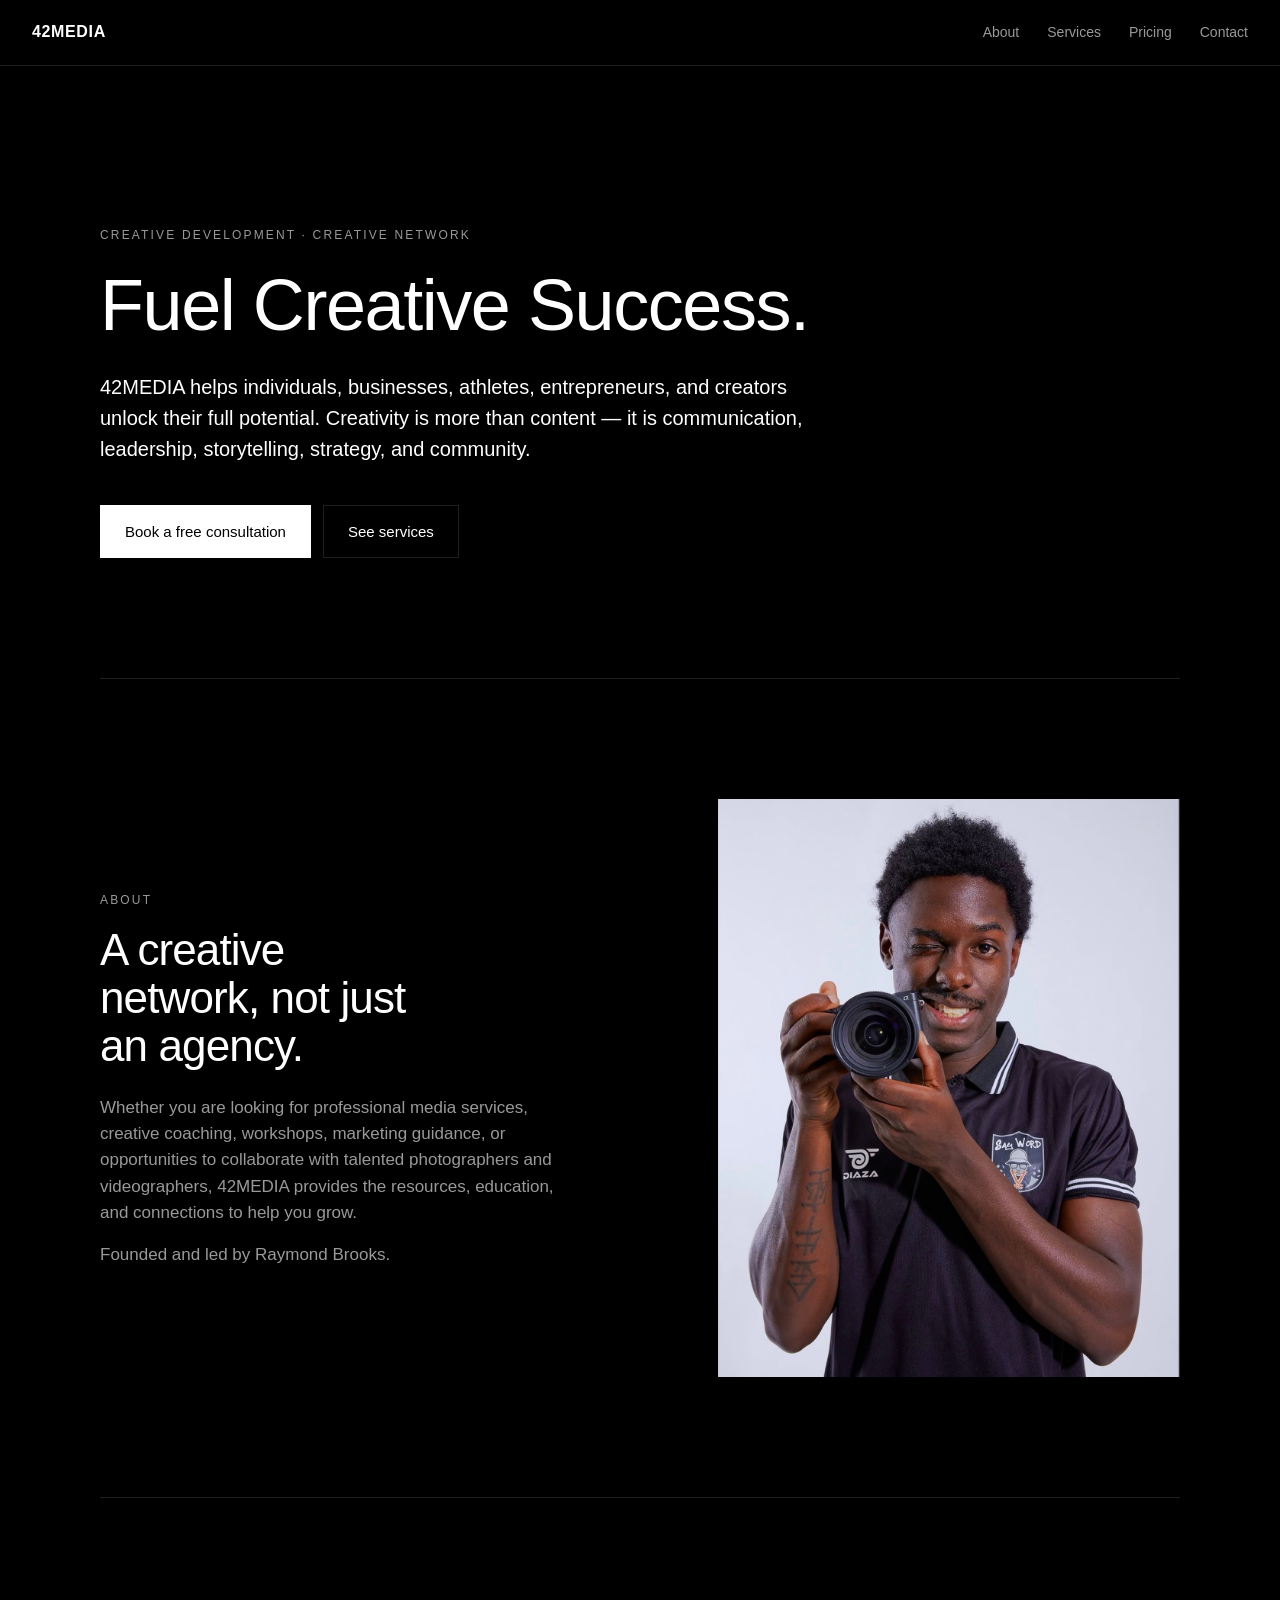
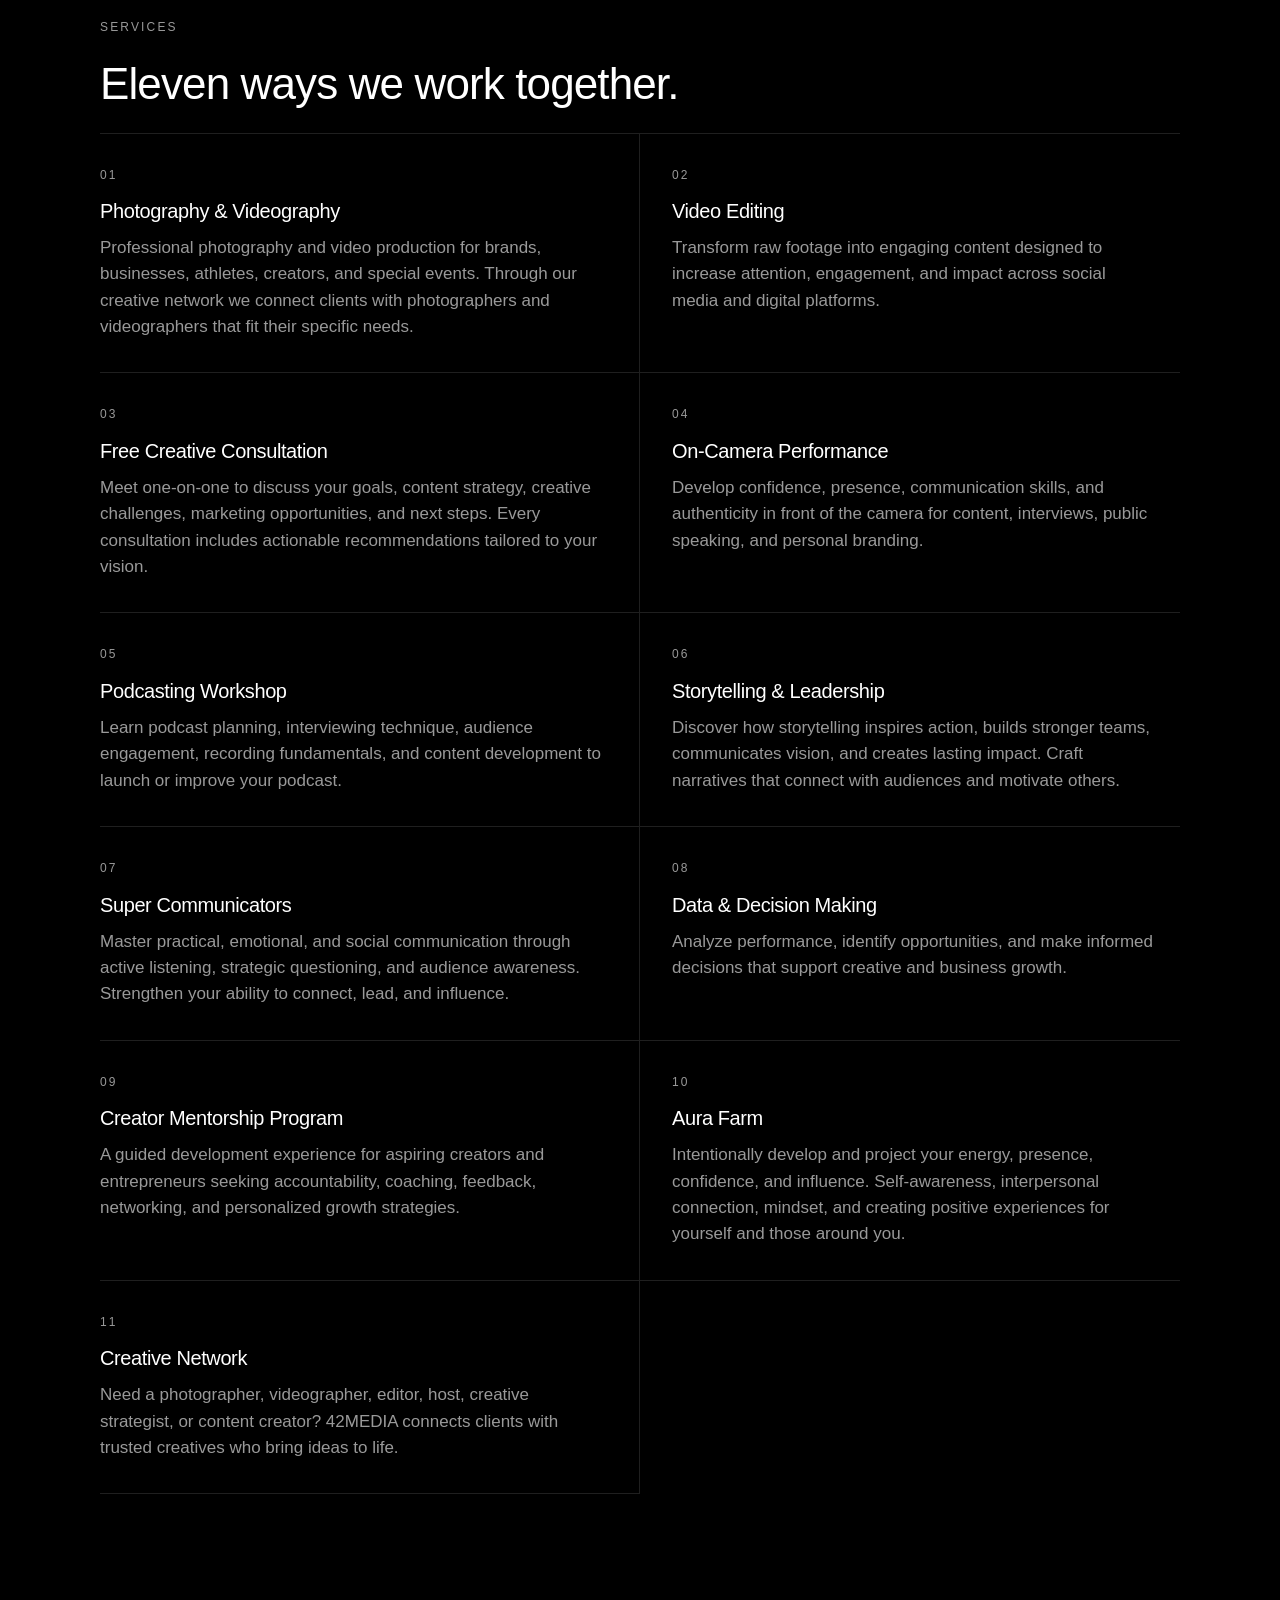
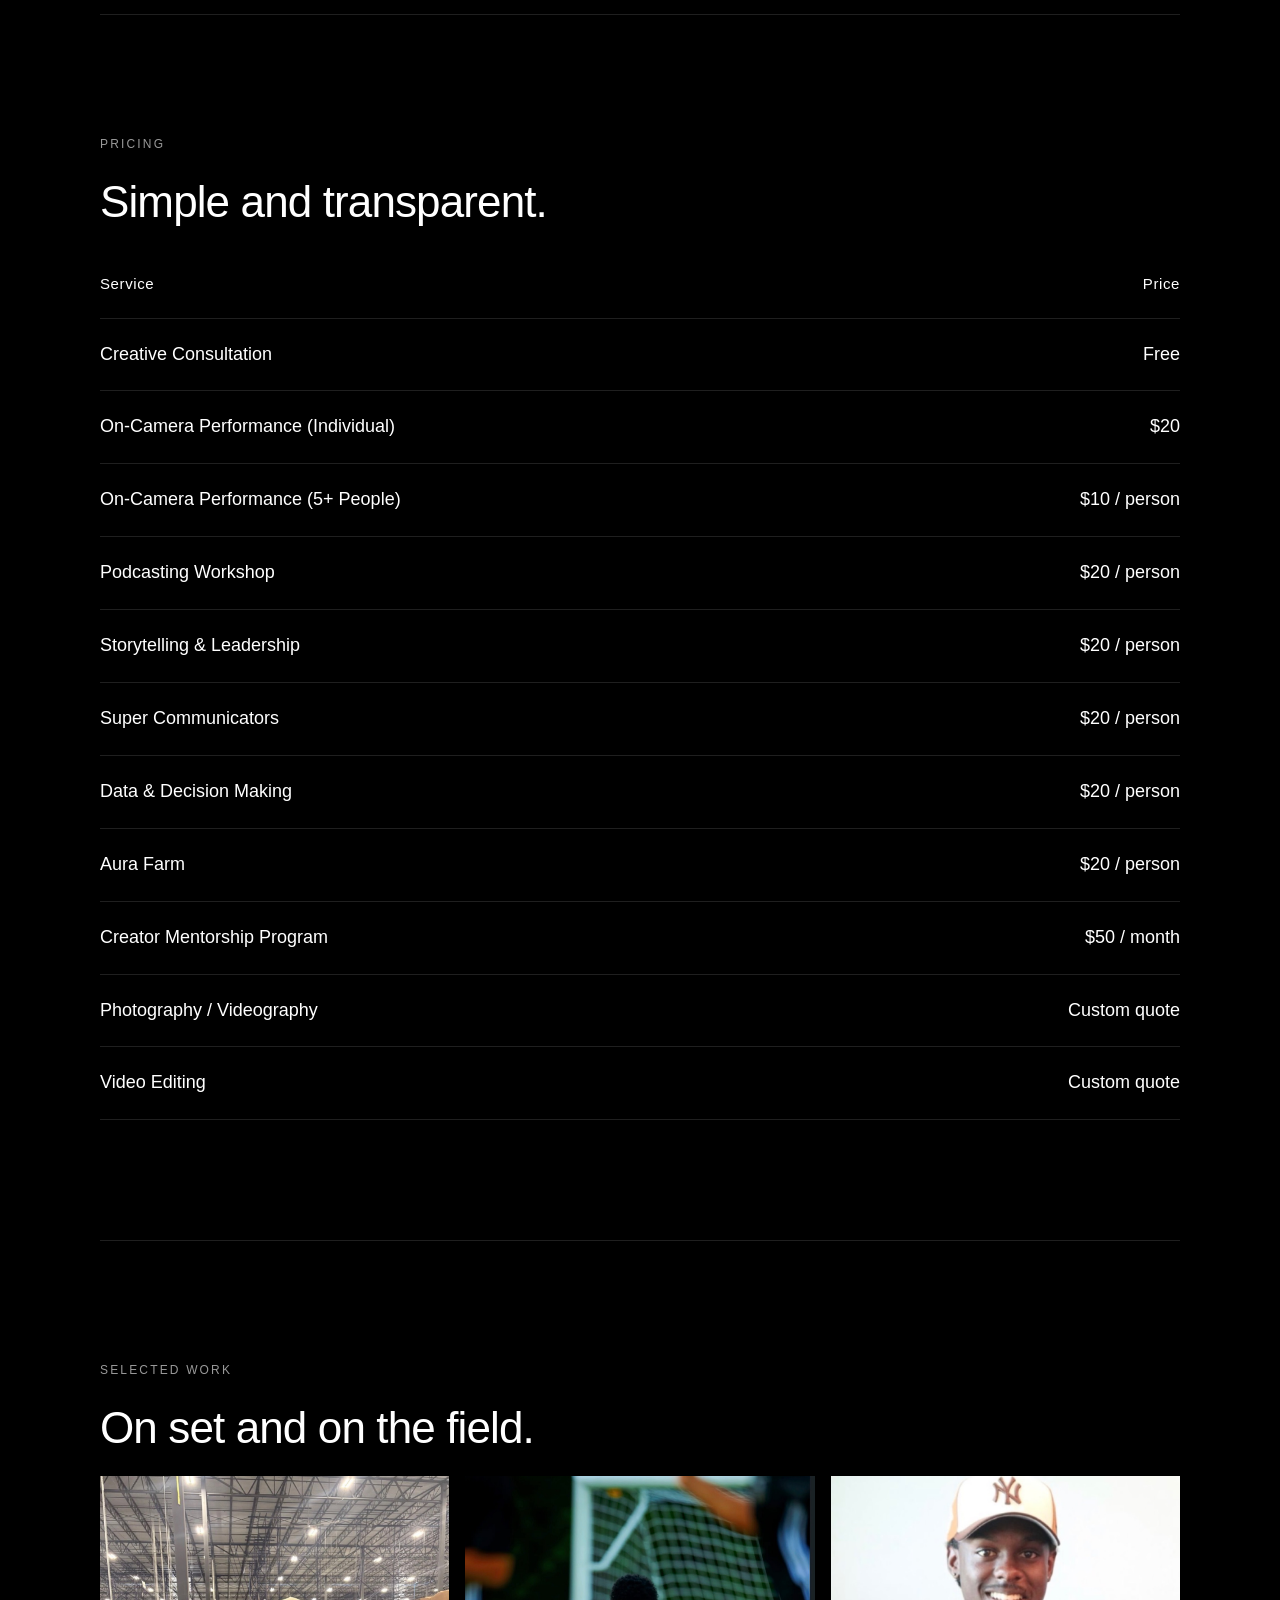
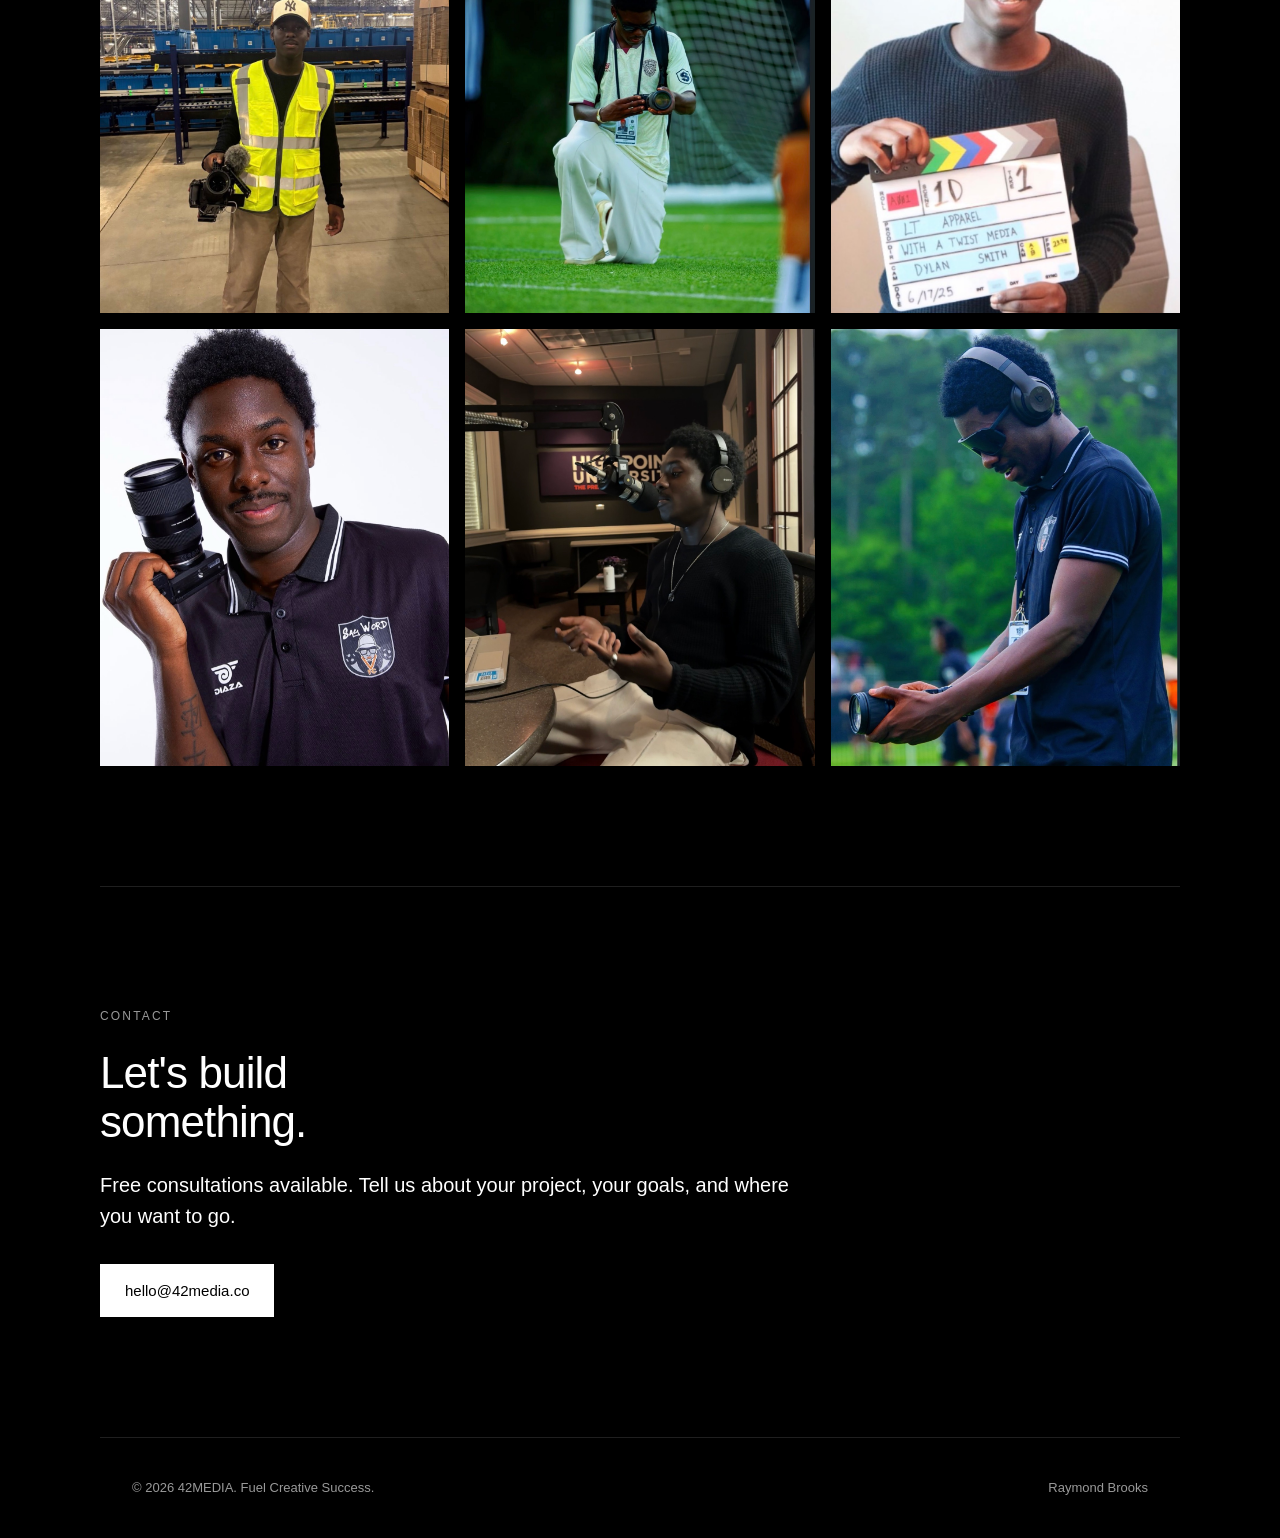
==== index.html @ 679129c2 "Initial commit — 42MEDIA one-pager Static HTML/CSS site for Raymond Brooks' creative agency. Hero, a" ====
<!doctype html>
<html lang="en">
<head>
<meta charset="utf-8">
<meta name="viewport" content="width=device-width,initial-scale=1">
<title>42MEDIA — Fuel Creative Success</title>
<meta name="description" content="42MEDIA is a creative development company and creative network. Photography, videography, coaching, workshops, and a network of trusted creatives.">
<meta property="og:title" content="42MEDIA — Fuel Creative Success">
<meta property="og:description" content="Creative development and network for individuals, businesses, athletes, entrepreneurs, and creators.">
<meta property="og:type" content="website">
<link rel="stylesheet" href="style.css">
</head>
<body>

<header class="nav">
  <a href="#top" class="wordmark">42MEDIA</a>
  <nav>
    <a href="#about">About</a>
    <a href="#services">Services</a>
    <a href="#pricing">Pricing</a>
    <a href="#contact">Contact</a>
  </nav>
</header>

<main id="top">

  <section class="hero">
    <p class="eyebrow">Creative Development &middot; Creative Network</p>
    <h1>Fuel Creative Success.</h1>
    <p class="lede">42MEDIA helps individuals, businesses, athletes, entrepreneurs, and creators unlock their full potential. Creativity is more than content — it is communication, leadership, storytelling, strategy, and community.</p>
    <div class="cta-row">
      <a href="#contact" class="btn">Book a free consultation</a>
      <a href="#services" class="btn btn-ghost">See services</a>
    </div>
  </section>

  <section id="about" class="about">
    <div class="about-copy">
      <p class="eyebrow">About</p>
      <h2>A creative network, not just an agency.</h2>
      <p>Whether you are looking for professional media services, creative coaching, workshops, marketing guidance, or opportunities to collaborate with talented photographers and videographers, 42MEDIA provides the resources, education, and connections to help you grow.</p>
      <p class="muted">Founded and led by Raymond Brooks.</p>
    </div>
    <div class="about-photo">
      <img src="images/raymond-portrait.jpg" alt="Raymond Brooks" loading="lazy">
    </div>
  </section>

  <section id="services" class="services">
    <p class="eyebrow">Services</p>
    <h2>Eleven ways we work together.</h2>

    <ol class="service-list">
      <li>
        <h3>Photography &amp; Videography</h3>
        <p>Professional photography and video production for brands, businesses, athletes, creators, and special events. Through our creative network we connect clients with photographers and videographers that fit their specific needs.</p>
      </li>
      <li>
        <h3>Video Editing</h3>
        <p>Transform raw footage into engaging content designed to increase attention, engagement, and impact across social media and digital platforms.</p>
      </li>
      <li>
        <h3>Free Creative Consultation</h3>
        <p>Meet one-on-one to discuss your goals, content strategy, creative challenges, marketing opportunities, and next steps. Every consultation includes actionable recommendations tailored to your vision.</p>
      </li>
      <li>
        <h3>On-Camera Performance</h3>
        <p>Develop confidence, presence, communication skills, and authenticity in front of the camera for content, interviews, public speaking, and personal branding.</p>
      </li>
      <li>
        <h3>Podcasting Workshop</h3>
        <p>Learn podcast planning, interviewing technique, audience engagement, recording fundamentals, and content development to launch or improve your podcast.</p>
      </li>
      <li>
        <h3>Storytelling &amp; Leadership</h3>
        <p>Discover how storytelling inspires action, builds stronger teams, communicates vision, and creates lasting impact. Craft narratives that connect with audiences and motivate others.</p>
      </li>
      <li>
        <h3>Super Communicators</h3>
        <p>Master practical, emotional, and social communication through active listening, strategic questioning, and audience awareness. Strengthen your ability to connect, lead, and influence.</p>
      </li>
      <li>
        <h3>Data &amp; Decision Making</h3>
        <p>Analyze performance, identify opportunities, and make informed decisions that support creative and business growth.</p>
      </li>
      <li>
        <h3>Creator Mentorship Program</h3>
        <p>A guided development experience for aspiring creators and entrepreneurs seeking accountability, coaching, feedback, networking, and personalized growth strategies.</p>
      </li>
      <li>
        <h3>Aura Farm</h3>
        <p>Intentionally develop and project your energy, presence, confidence, and influence. Self-awareness, interpersonal connection, mindset, and creating positive experiences for yourself and those around you.</p>
      </li>
      <li>
        <h3>Creative Network</h3>
        <p>Need a photographer, videographer, editor, host, creative strategist, or content creator? 42MEDIA connects clients with trusted creatives who bring ideas to life.</p>
      </li>
    </ol>
  </section>

  <section id="pricing" class="pricing">
    <p class="eyebrow">Pricing</p>
    <h2>Simple and transparent.</h2>
    <table class="price-table">
      <thead>
        <tr><th>Service</th><th>Price</th></tr>
      </thead>
      <tbody>
        <tr><td>Creative Consultation</td><td>Free</td></tr>
        <tr><td>On-Camera Performance (Individual)</td><td>$20</td></tr>
        <tr><td>On-Camera Performance (5+ People)</td><td>$10 / person</td></tr>
        <tr><td>Podcasting Workshop</td><td>$20 / person</td></tr>
        <tr><td>Storytelling &amp; Leadership</td><td>$20 / person</td></tr>
        <tr><td>Super Communicators</td><td>$20 / person</td></tr>
        <tr><td>Data &amp; Decision Making</td><td>$20 / person</td></tr>
        <tr><td>Aura Farm</td><td>$20 / person</td></tr>
        <tr><td>Creator Mentorship Program</td><td>$50 / month</td></tr>
        <tr><td>Photography / Videography</td><td>Custom quote</td></tr>
        <tr><td>Video Editing</td><td>Custom quote</td></tr>
      </tbody>
    </table>
  </section>

  <section class="work">
    <p class="eyebrow">Selected work</p>
    <h2>On set and on the field.</h2>
    <div class="work-grid">
      <figure><img src="images/work-01.jpg" alt="" loading="lazy"></figure>
      <figure><img src="images/work-02.jpg" alt="" loading="lazy"></figure>
      <figure><img src="images/work-03.jpg" alt="" loading="lazy"></figure>
      <figure><img src="images/work-04.jpg" alt="" loading="lazy"></figure>
      <figure><img src="images/work-05.jpg" alt="" loading="lazy"></figure>
      <figure><img src="images/work-06.jpg" alt="" loading="lazy"></figure>
    </div>
  </section>

  <section id="contact" class="contact">
    <p class="eyebrow">Contact</p>
    <h2>Let's build something.</h2>
    <p class="lede">Free consultations available. Tell us about your project, your goals, and where you want to go.</p>
    <a class="btn" href="mailto:hello@42media.co?subject=42MEDIA%20inquiry">hello@42media.co</a>
  </section>

</main>

<footer class="foot">
  <p>&copy; <span id="year"></span> 42MEDIA. Fuel Creative Success.</p>
  <p class="muted">Raymond Brooks</p>
</footer>

<script>document.getElementById('year').textContent = new Date().getFullYear();</script>
</body>
</html>
---- style.css ----
:root {
  --bg: #000;
  --fg: #fff;
  --muted: rgba(255, 255, 255, 0.6);
  --line: rgba(255, 255, 255, 0.12);
  --max: 1080px;
}

* { box-sizing: border-box; margin: 0; padding: 0; }

html { scroll-behavior: smooth; }

body {
  background: var(--bg);
  color: var(--fg);
  font-family: -apple-system, BlinkMacSystemFont, "SF Pro Text", "Segoe UI", Roboto, Helvetica, Arial, sans-serif;
  font-size: 17px;
  line-height: 1.55;
  -webkit-font-smoothing: antialiased;
  text-rendering: optimizeLegibility;
}

a { color: inherit; text-decoration: none; }

img { display: block; max-width: 100%; height: auto; }

/* NAV */
.nav {
  position: sticky;
  top: 0;
  z-index: 10;
  display: flex;
  justify-content: space-between;
  align-items: center;
  padding: 20px 32px;
  background: rgba(0, 0, 0, 0.85);
  backdrop-filter: blur(12px);
  -webkit-backdrop-filter: blur(12px);
  border-bottom: 1px solid var(--line);
}
.wordmark {
  font-weight: 600;
  letter-spacing: 0.04em;
  font-size: 16px;
}
.nav nav { display: flex; gap: 28px; }
.nav nav a {
  font-size: 14px;
  color: var(--muted);
  transition: color 0.15s;
}
.nav nav a:hover { color: var(--fg); }

/* LAYOUT */
main { padding: 0 32px; }
section {
  max-width: var(--max);
  margin: 0 auto;
  padding: 120px 0;
  border-bottom: 1px solid var(--line);
}
section:last-of-type { border-bottom: none; }

.eyebrow {
  font-size: 12px;
  letter-spacing: 0.18em;
  text-transform: uppercase;
  color: var(--muted);
  margin-bottom: 24px;
}

h1, h2, h3 {
  font-weight: 500;
  letter-spacing: -0.02em;
}
h1 { font-size: clamp(40px, 6vw, 72px); line-height: 1.05; }
h2 { font-size: clamp(28px, 4vw, 44px); line-height: 1.1; margin-bottom: 24px; }
h3 { font-size: 20px; margin-bottom: 8px; }

p { color: var(--muted); }
p.lede { color: var(--fg); font-size: clamp(17px, 1.6vw, 20px); max-width: 64ch; }
p.muted { color: var(--muted); }

/* HERO */
.hero { padding-top: 160px; }
.hero h1 { margin-bottom: 28px; max-width: 18ch; }
.hero .lede { margin-bottom: 40px; }

.cta-row { display: flex; gap: 12px; flex-wrap: wrap; }
.btn {
  display: inline-block;
  padding: 14px 24px;
  border: 1px solid var(--fg);
  background: var(--fg);
  color: var(--bg);
  font-size: 15px;
  font-weight: 500;
  transition: opacity 0.15s;
}
.btn:hover { opacity: 0.85; }
.btn-ghost {
  background: transparent;
  color: var(--fg);
  border-color: var(--line);
}
.btn-ghost:hover { border-color: var(--fg); opacity: 1; }

/* ABOUT */
.about {
  display: grid;
  grid-template-columns: 1.2fr 1fr;
  gap: 64px;
  align-items: center;
}
.about-copy h2 { max-width: 14ch; }
.about-copy p { margin-bottom: 16px; max-width: 50ch; }
.about-photo img {
  aspect-ratio: 4 / 5;
  object-fit: cover;
  width: 100%;
}

/* SERVICES */
.service-list {
  list-style: none;
  counter-reset: svc;
  display: grid;
  grid-template-columns: 1fr 1fr;
  gap: 0;
  border-top: 1px solid var(--line);
}
.service-list li {
  counter-increment: svc;
  padding: 32px 24px 32px 0;
  border-bottom: 1px solid var(--line);
  position: relative;
}
.service-list li:nth-child(odd) { padding-right: 32px; border-right: 1px solid var(--line); }
.service-list li:nth-child(even) { padding-left: 32px; }
.service-list li::before {
  content: counter(svc, decimal-leading-zero);
  display: block;
  font-size: 12px;
  letter-spacing: 0.18em;
  color: var(--muted);
  margin-bottom: 12px;
}

/* PRICING */
.price-table {
  width: 100%;
  border-collapse: collapse;
  margin-top: 8px;
}
.price-table th,
.price-table td {
  text-align: left;
  padding: 22px 0;
  border-bottom: 1px solid var(--line);
  font-size: 18px;
  font-weight: 400;
}
.price-table th {
  font-weight: 500;
  color: var(--fg);
  font-size: 15px;
  letter-spacing: 0.04em;
}
.price-table td:last-child,
.price-table th:last-child { text-align: right; color: var(--fg); }
.price-table tbody tr:hover td { background: rgba(255, 255, 255, 0.02); }

/* WORK */
.work-grid {
  display: grid;
  grid-template-columns: repeat(3, 1fr);
  gap: 16px;
  margin-top: 8px;
}
.work-grid figure {
  aspect-ratio: 4 / 5;
  overflow: hidden;
}
.work-grid img {
  width: 100%;
  height: 100%;
  object-fit: cover;
  transition: opacity 0.2s;
}
.work-grid figure:hover img { opacity: 0.85; }

/* CONTACT */
.contact h2 { max-width: 16ch; }
.contact .lede { margin-bottom: 32px; }

/* FOOTER */
.foot {
  max-width: var(--max);
  margin: 0 auto;
  padding: 40px 32px;
  display: flex;
  justify-content: space-between;
  font-size: 13px;
  color: var(--muted);
  border-top: 1px solid var(--line);
}

/* RESPONSIVE */
@media (max-width: 760px) {
  main { padding: 0 20px; }
  section { padding: 80px 0; }
  .hero { padding-top: 100px; }
  .nav { padding: 16px 20px; }
  .nav nav { gap: 16px; }
  .about { grid-template-columns: 1fr; gap: 40px; }
  .service-list { grid-template-columns: 1fr; }
  .service-list li:nth-child(odd) { border-right: none; padding-right: 0; }
  .service-list li:nth-child(even) { padding-left: 0; }
  .work-grid { grid-template-columns: repeat(2, 1fr); }
  .foot { flex-direction: column; gap: 8px; padding: 32px 20px; }
}
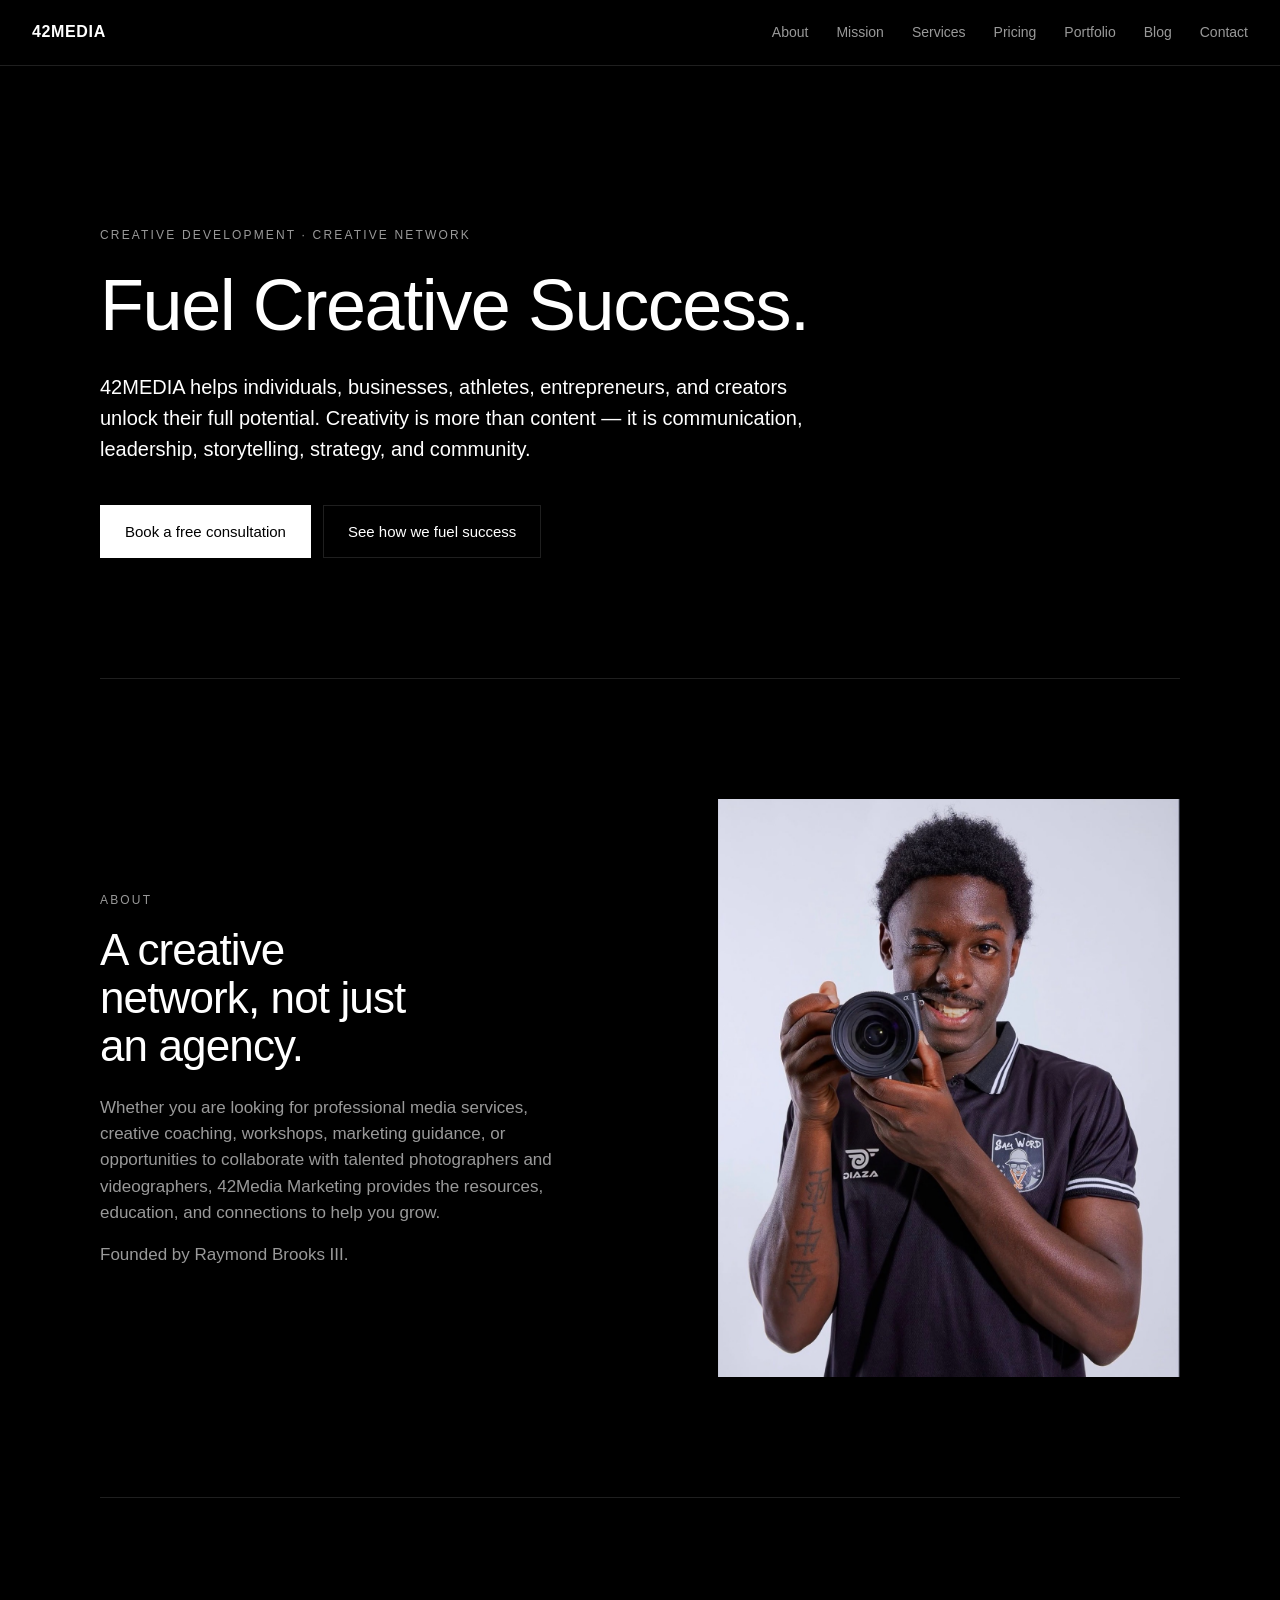
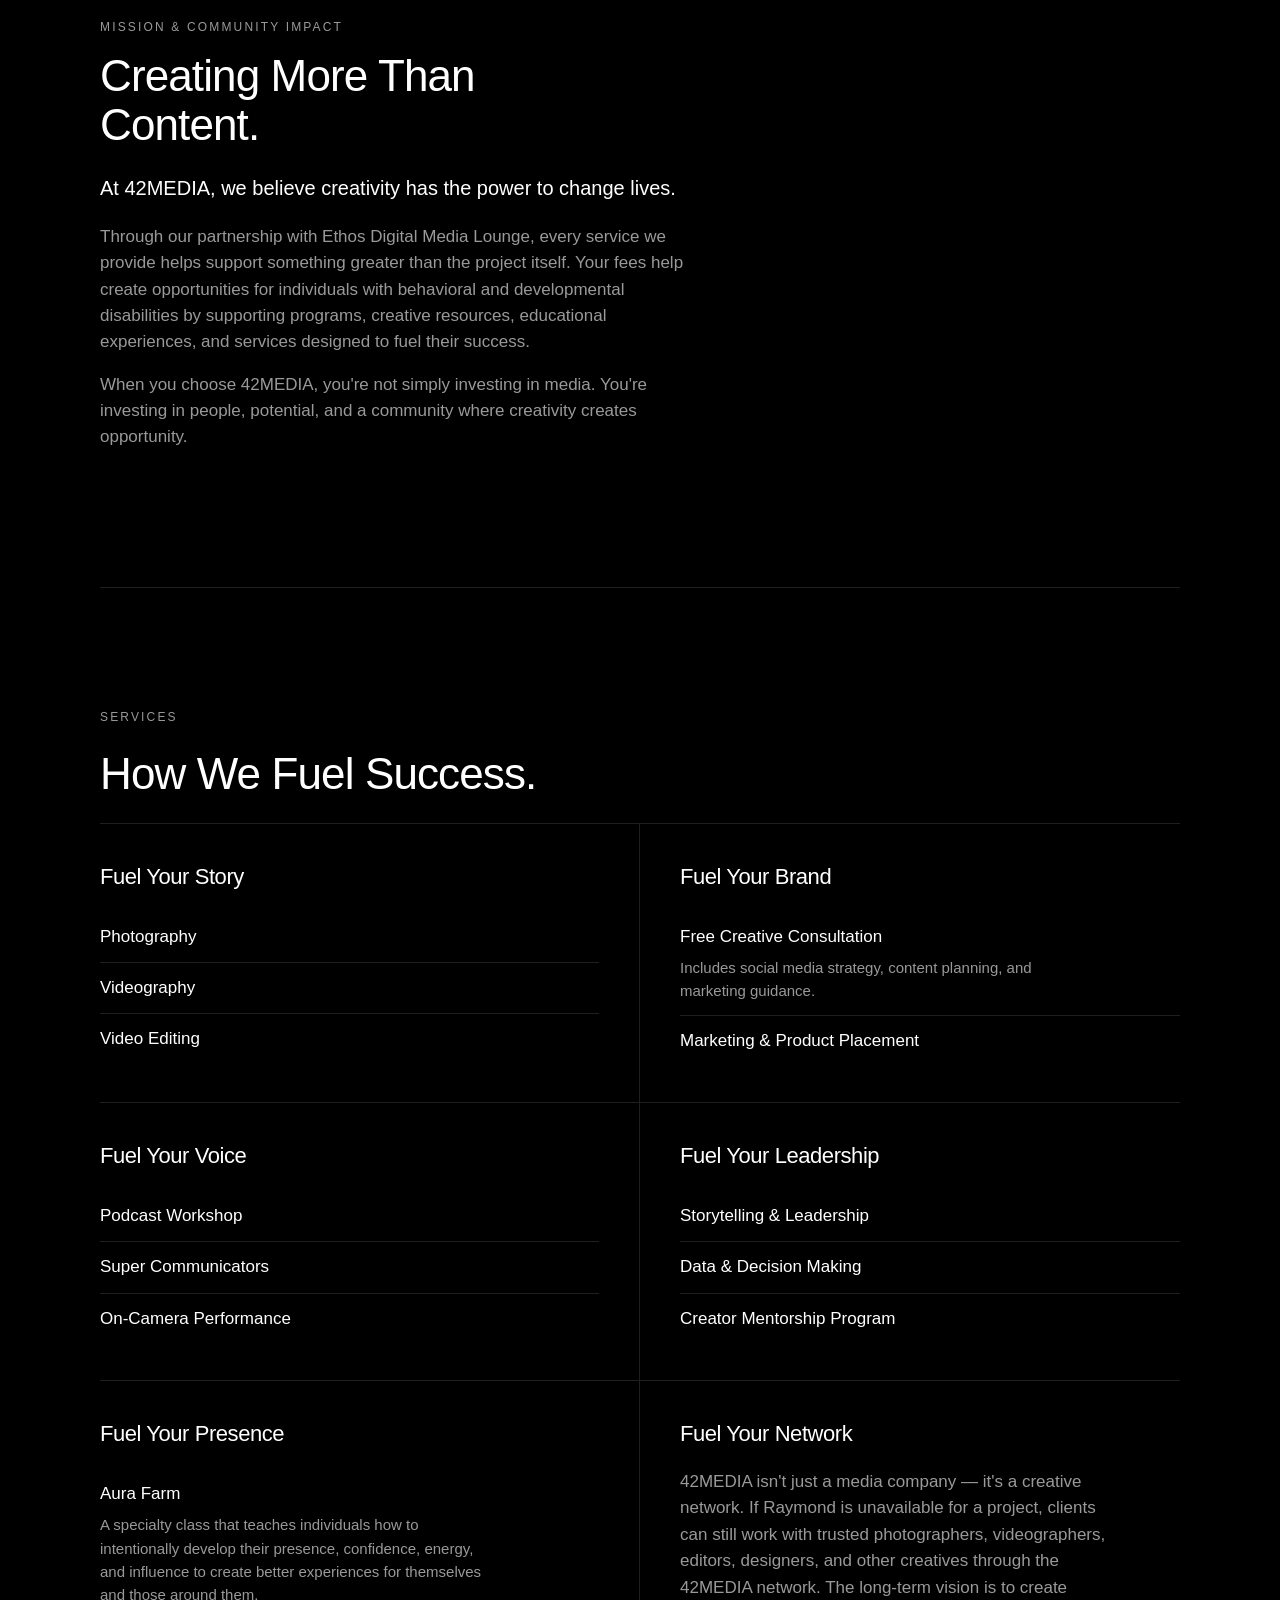
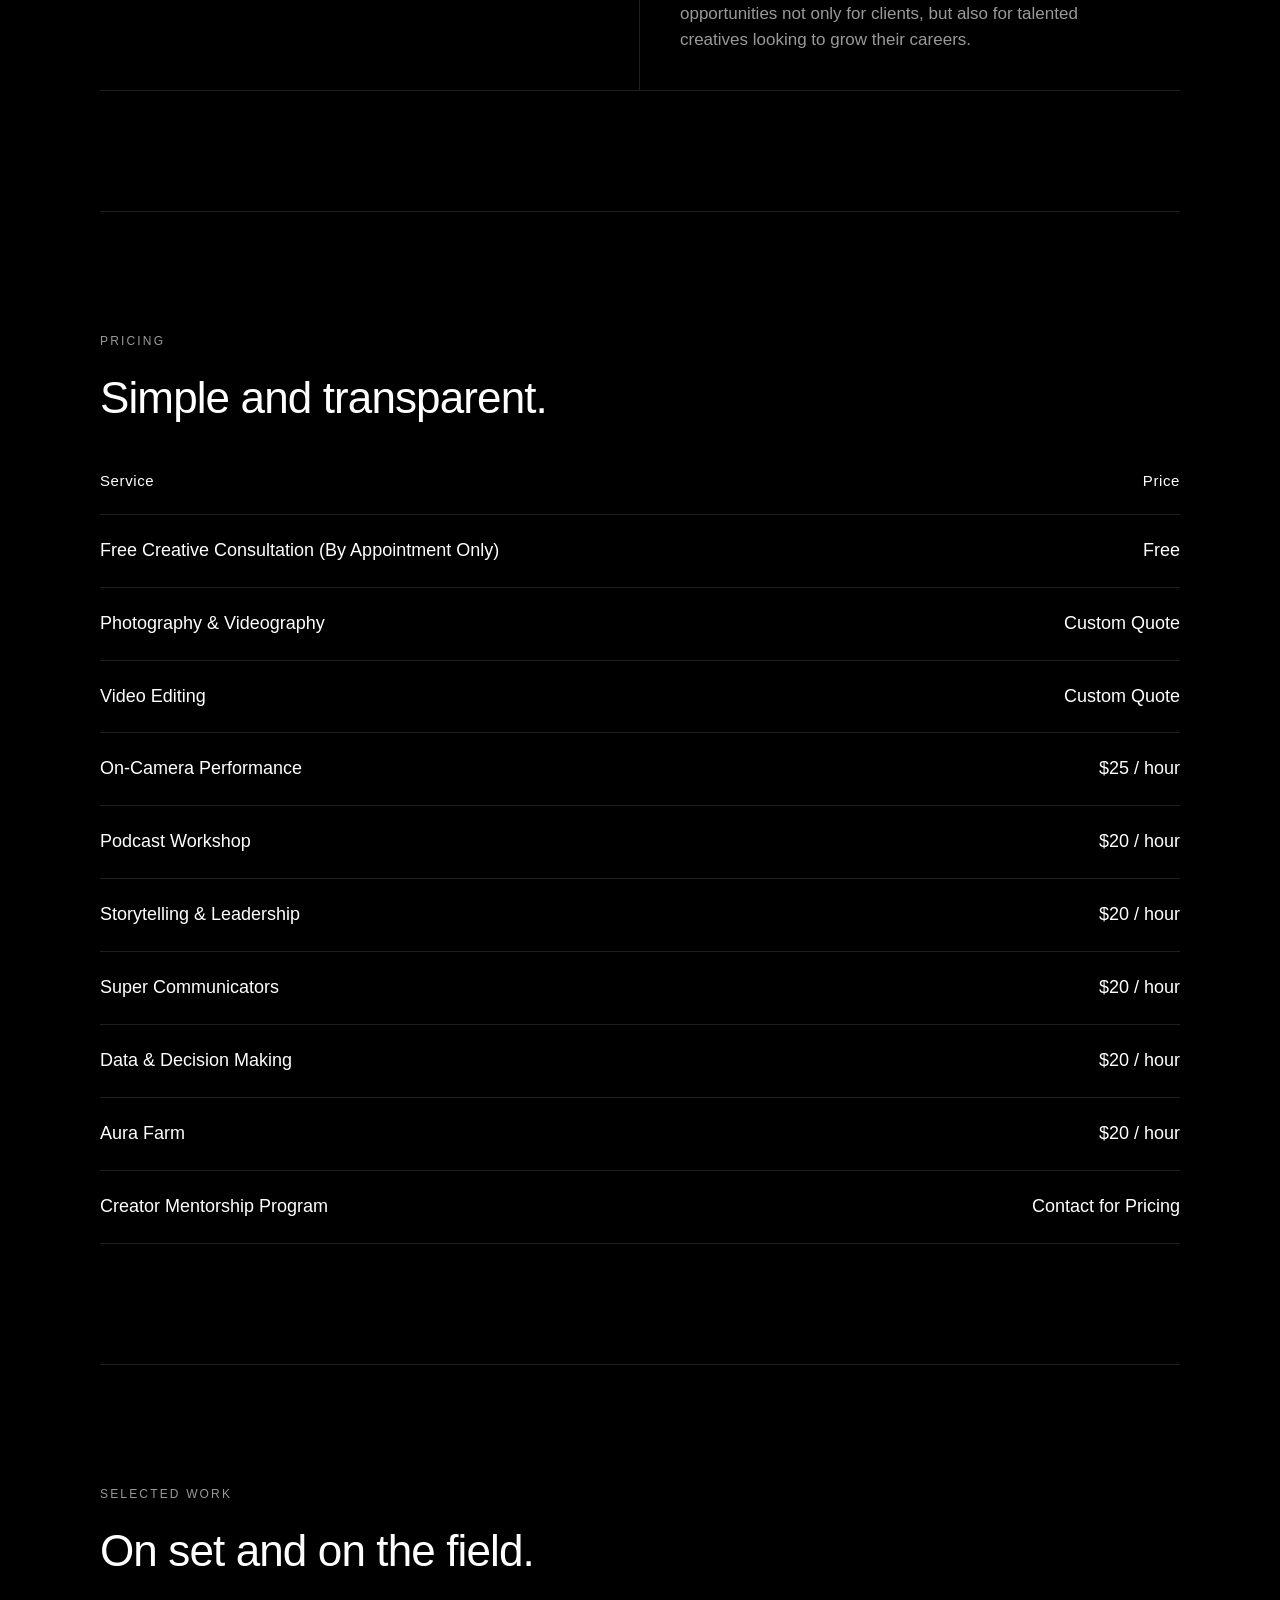
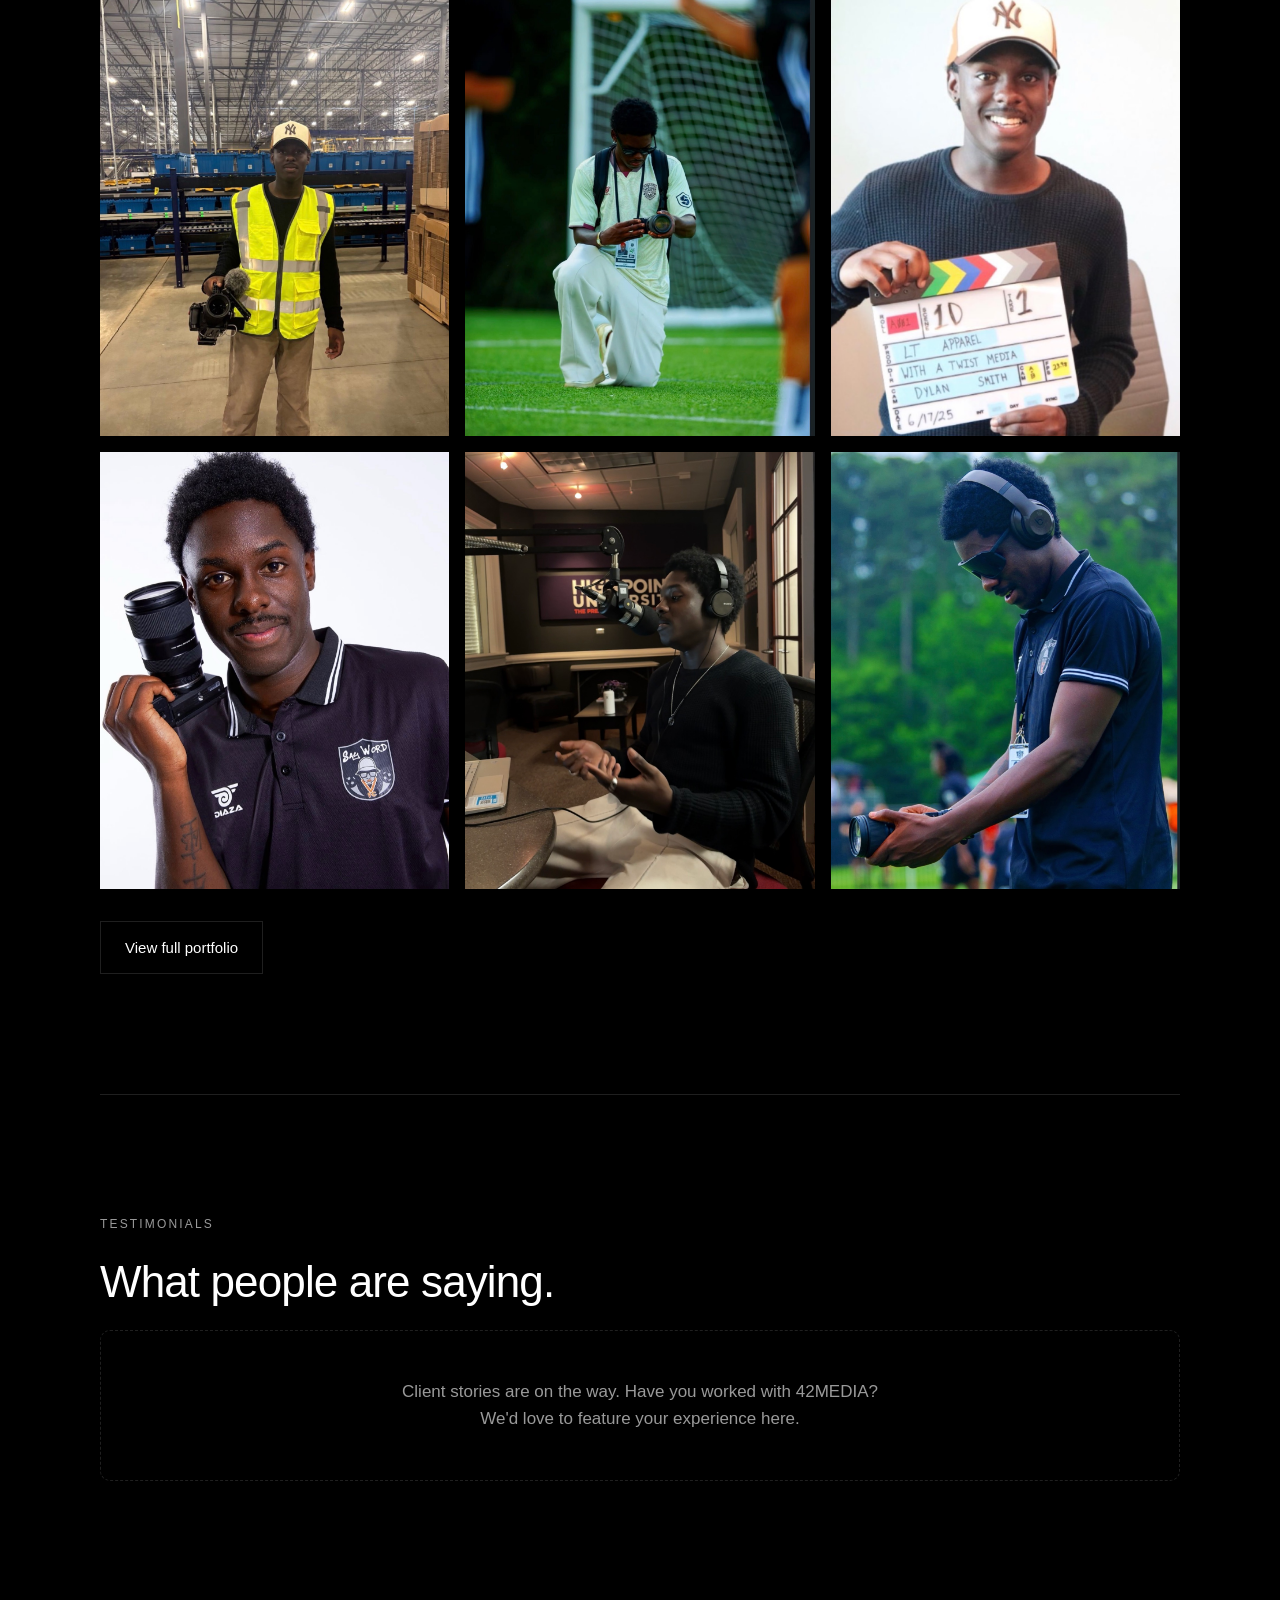
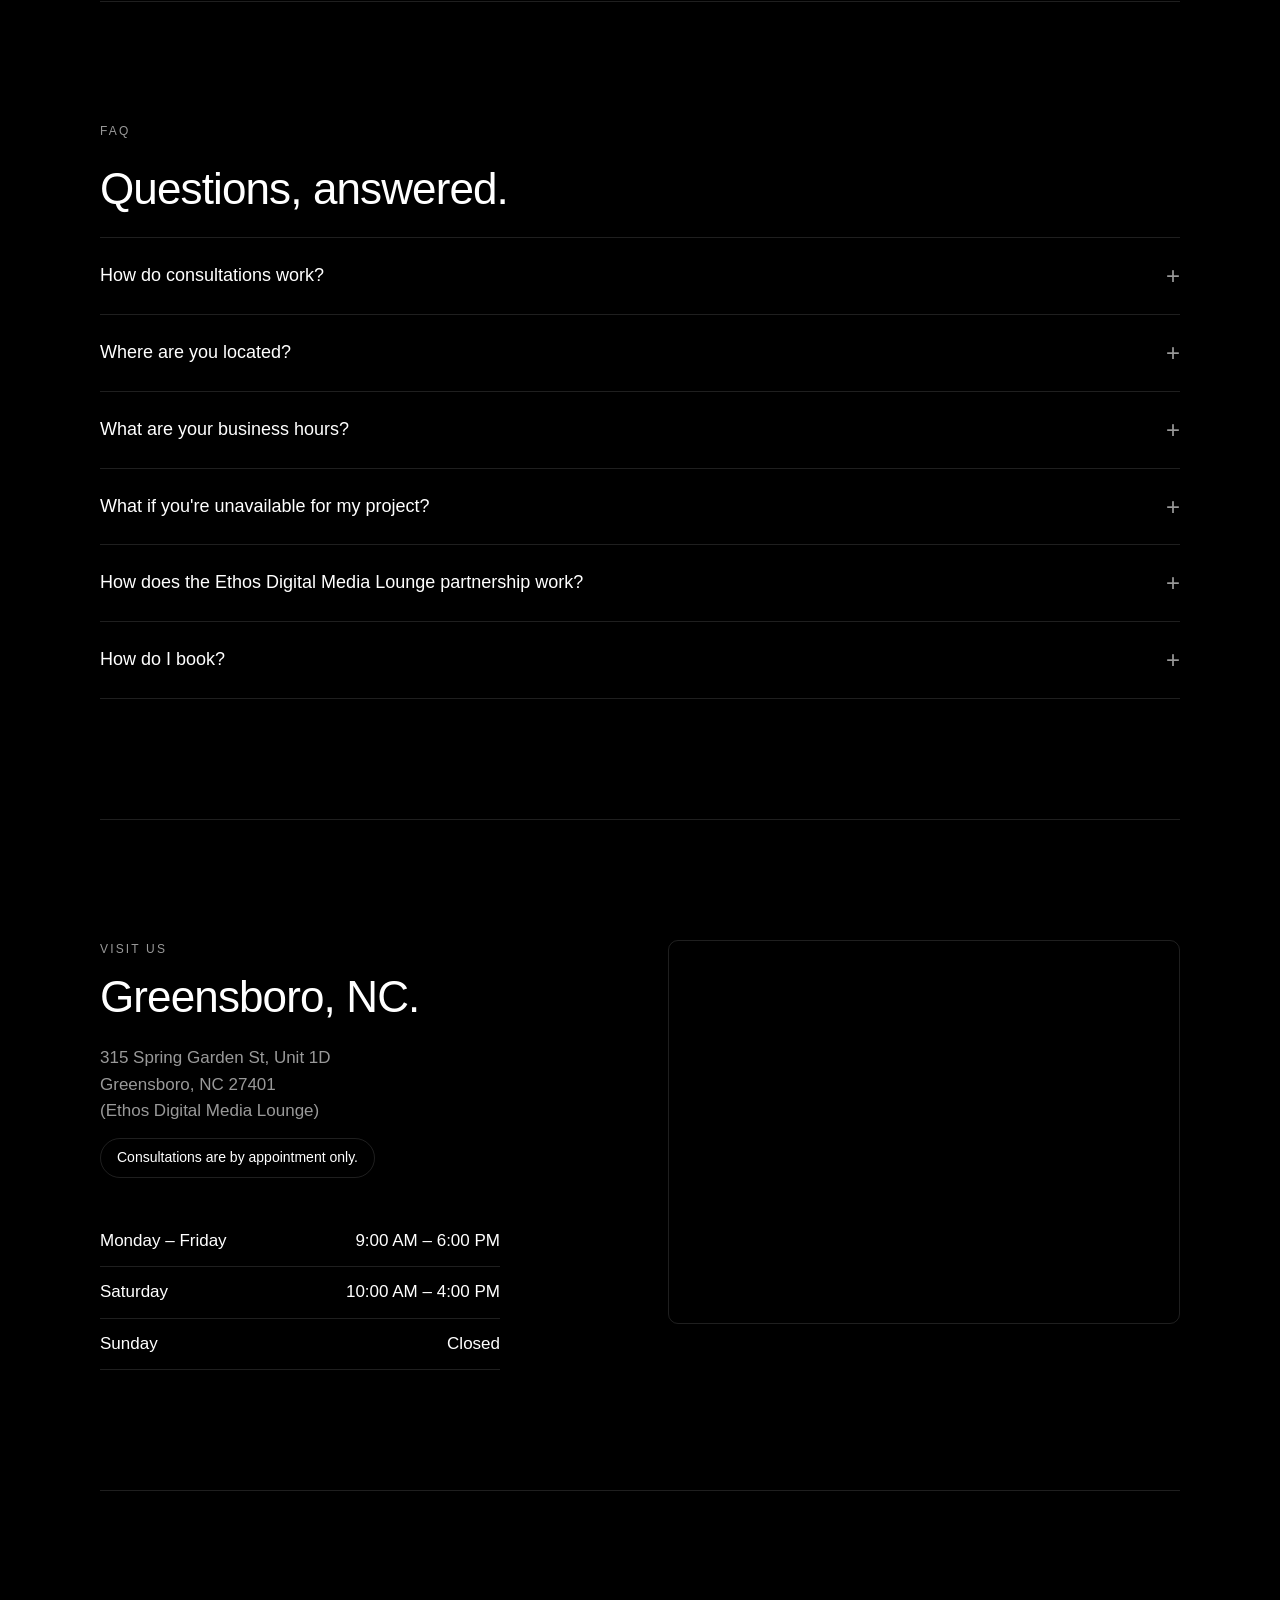
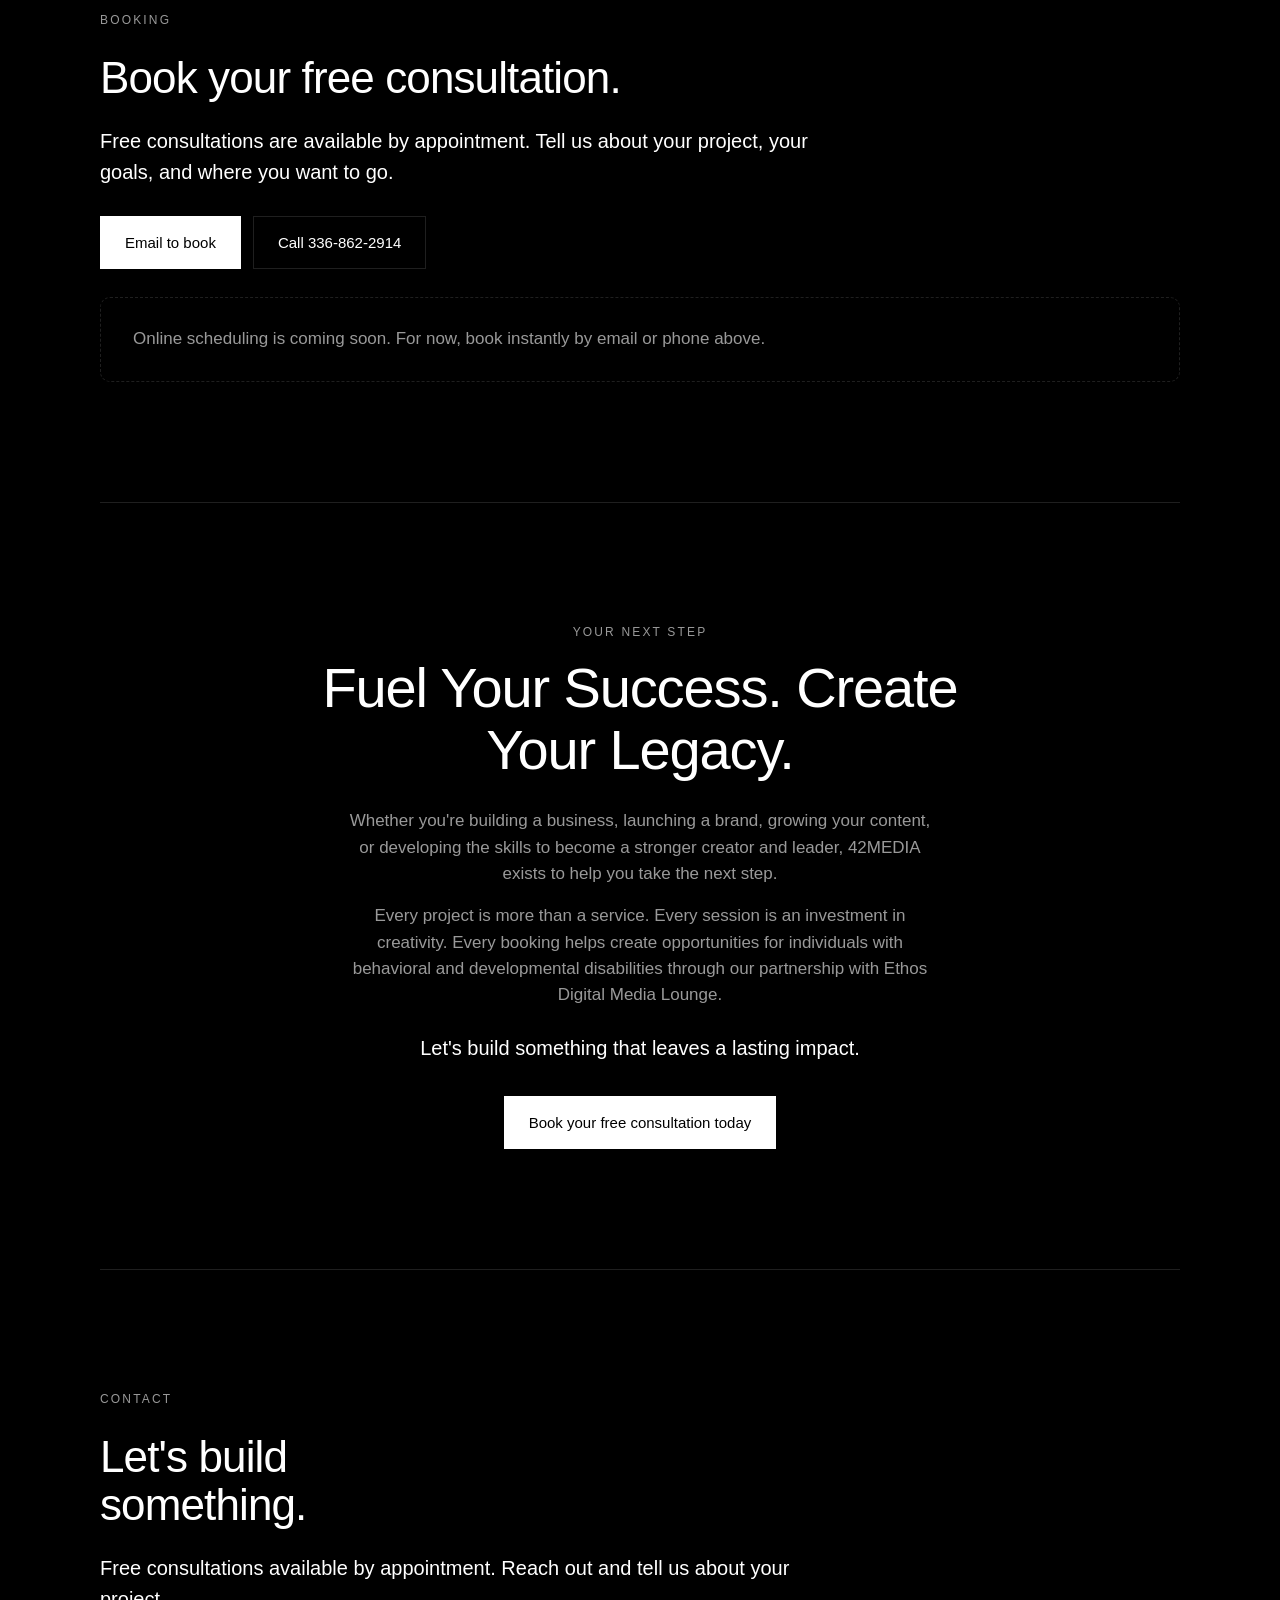
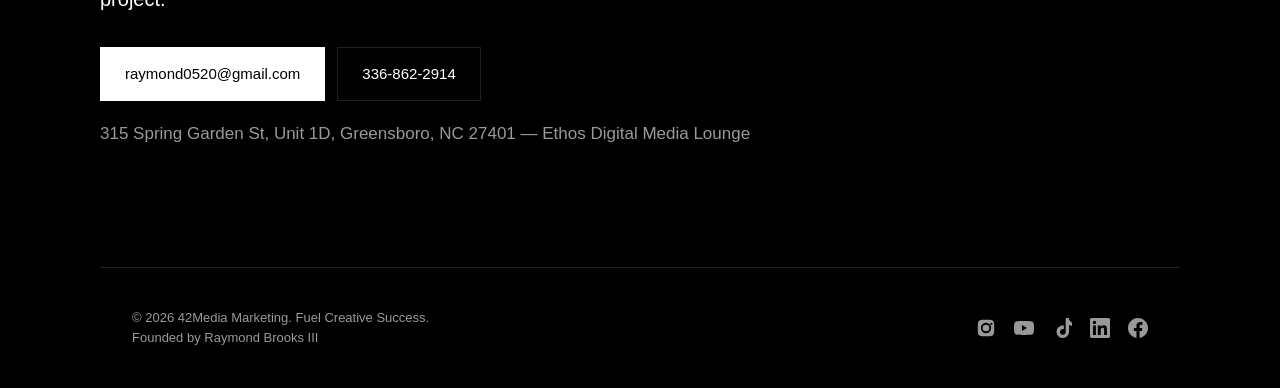
==== commit 84202077: "Rebrand to 42Media Marketing: mission, fuel-based services, pricing, contact/location, FAQ, testimon" ====
--- a/index.html
+++ b/index.html
@@ -3,10 +3,10 @@
 <head>
 <meta charset="utf-8">
 <meta name="viewport" content="width=device-width,initial-scale=1">
-<title>42MEDIA — Fuel Creative Success</title>
-<meta name="description" content="42MEDIA is a creative development company and creative network. Photography, videography, coaching, workshops, and a network of trusted creatives.">
-<meta property="og:title" content="42MEDIA — Fuel Creative Success">
-<meta property="og:description" content="Creative development and network for individuals, businesses, athletes, entrepreneurs, and creators.">
+<title>42Media Marketing — Fuel Creative Success</title>
+<meta name="description" content="42Media Marketing is a creative development company and creative network in Greensboro, NC. Photography, videography, coaching, workshops, and a network of trusted creatives. In partnership with Ethos Digital Media Lounge.">
+<meta property="og:title" content="42Media Marketing — Fuel Creative Success">
+<meta property="og:description" content="Creative development and network for individuals, businesses, athletes, entrepreneurs, and creators. Founded by Raymond Brooks III.">
 <meta property="og:type" content="website">
 <link rel="stylesheet" href="style.css">
 </head>
@@ -16,8 +16,11 @@
   <a href="#top" class="wordmark">42MEDIA</a>
   <nav>
     <a href="#about">About</a>
+    <a href="#mission">Mission</a>
     <a href="#services">Services</a>
     <a href="#pricing">Pricing</a>
+    <a href="portfolio.html">Portfolio</a>
+    <a href="blog.html">Blog</a>
     <a href="#contact">Contact</a>
   </nav>
 </header>
@@ -29,8 +32,8 @@
     <h1>Fuel Creative Success.</h1>
     <p class="lede">42MEDIA helps individuals, businesses, athletes, entrepreneurs, and creators unlock their full potential. Creativity is more than content — it is communication, leadership, storytelling, strategy, and community.</p>
     <div class="cta-row">
-      <a href="#contact" class="btn">Book a free consultation</a>
-      <a href="#services" class="btn btn-ghost">See services</a>
+      <a href="#booking" class="btn">Book a free consultation</a>
+      <a href="#services" class="btn btn-ghost">See how we fuel success</a>
     </div>
   </section>
 
@@ -38,64 +41,80 @@
     <div class="about-copy">
       <p class="eyebrow">About</p>
       <h2>A creative network, not just an agency.</h2>
-      <p>Whether you are looking for professional media services, creative coaching, workshops, marketing guidance, or opportunities to collaborate with talented photographers and videographers, 42MEDIA provides the resources, education, and connections to help you grow.</p>
-      <p class="muted">Founded and led by Raymond Brooks.</p>
+      <p>Whether you are looking for professional media services, creative coaching, workshops, marketing guidance, or opportunities to collaborate with talented photographers and videographers, 42Media Marketing provides the resources, education, and connections to help you grow.</p>
+      <p class="muted">Founded by Raymond Brooks III.</p>
     </div>
     <div class="about-photo">
-      <img src="images/raymond-portrait.jpg" alt="Raymond Brooks" loading="lazy">
-    </div>
+      <img src="images/raymond-portrait.jpg" alt="Raymond Brooks III" loading="lazy">
+    </div>
+  </section>
+
+  <section id="mission" class="mission">
+    <p class="eyebrow">Mission &amp; Community Impact</p>
+    <h2>Creating More Than Content.</h2>
+    <p class="lede">At 42MEDIA, we believe creativity has the power to change lives.</p>
+    <p>Through our partnership with Ethos Digital Media Lounge, every service we provide helps support something greater than the project itself. Your fees help create opportunities for individuals with behavioral and developmental disabilities by supporting programs, creative resources, educational experiences, and services designed to fuel their success.</p>
+    <p>When you choose 42MEDIA, you're not simply investing in media. You're investing in people, potential, and a community where creativity creates opportunity.</p>
   </section>
 
   <section id="services" class="services">
     <p class="eyebrow">Services</p>
-    <h2>Eleven ways we work together.</h2>
-
-    <ol class="service-list">
-      <li>
-        <h3>Photography &amp; Videography</h3>
-        <p>Professional photography and video production for brands, businesses, athletes, creators, and special events. Through our creative network we connect clients with photographers and videographers that fit their specific needs.</p>
-      </li>
-      <li>
-        <h3>Video Editing</h3>
-        <p>Transform raw footage into engaging content designed to increase attention, engagement, and impact across social media and digital platforms.</p>
-      </li>
-      <li>
-        <h3>Free Creative Consultation</h3>
-        <p>Meet one-on-one to discuss your goals, content strategy, creative challenges, marketing opportunities, and next steps. Every consultation includes actionable recommendations tailored to your vision.</p>
-      </li>
-      <li>
-        <h3>On-Camera Performance</h3>
-        <p>Develop confidence, presence, communication skills, and authenticity in front of the camera for content, interviews, public speaking, and personal branding.</p>
-      </li>
-      <li>
-        <h3>Podcasting Workshop</h3>
-        <p>Learn podcast planning, interviewing technique, audience engagement, recording fundamentals, and content development to launch or improve your podcast.</p>
-      </li>
-      <li>
-        <h3>Storytelling &amp; Leadership</h3>
-        <p>Discover how storytelling inspires action, builds stronger teams, communicates vision, and creates lasting impact. Craft narratives that connect with audiences and motivate others.</p>
-      </li>
-      <li>
-        <h3>Super Communicators</h3>
-        <p>Master practical, emotional, and social communication through active listening, strategic questioning, and audience awareness. Strengthen your ability to connect, lead, and influence.</p>
-      </li>
-      <li>
-        <h3>Data &amp; Decision Making</h3>
-        <p>Analyze performance, identify opportunities, and make informed decisions that support creative and business growth.</p>
-      </li>
-      <li>
-        <h3>Creator Mentorship Program</h3>
-        <p>A guided development experience for aspiring creators and entrepreneurs seeking accountability, coaching, feedback, networking, and personalized growth strategies.</p>
-      </li>
-      <li>
-        <h3>Aura Farm</h3>
-        <p>Intentionally develop and project your energy, presence, confidence, and influence. Self-awareness, interpersonal connection, mindset, and creating positive experiences for yourself and those around you.</p>
-      </li>
-      <li>
-        <h3>Creative Network</h3>
-        <p>Need a photographer, videographer, editor, host, creative strategist, or content creator? 42MEDIA connects clients with trusted creatives who bring ideas to life.</p>
-      </li>
-    </ol>
+    <h2>How We Fuel Success.</h2>
+
+    <div class="fuel-groups">
+      <div class="fuel-group">
+        <h3 class="fuel-title">Fuel Your Story</h3>
+        <ul class="fuel-list">
+          <li><span class="svc-name">Photography</span></li>
+          <li><span class="svc-name">Videography</span></li>
+          <li><span class="svc-name">Video Editing</span></li>
+        </ul>
+      </div>
+
+      <div class="fuel-group">
+        <h3 class="fuel-title">Fuel Your Brand</h3>
+        <ul class="fuel-list">
+          <li>
+            <span class="svc-name">Free Creative Consultation</span>
+            <span class="svc-note">Includes social media strategy, content planning, and marketing guidance.</span>
+          </li>
+          <li><span class="svc-name">Marketing &amp; Product Placement</span></li>
+        </ul>
+      </div>
+
+      <div class="fuel-group">
+        <h3 class="fuel-title">Fuel Your Voice</h3>
+        <ul class="fuel-list">
+          <li><span class="svc-name">Podcast Workshop</span></li>
+          <li><span class="svc-name">Super Communicators</span></li>
+          <li><span class="svc-name">On-Camera Performance</span></li>
+        </ul>
+      </div>
+
+      <div class="fuel-group">
+        <h3 class="fuel-title">Fuel Your Leadership</h3>
+        <ul class="fuel-list">
+          <li><span class="svc-name">Storytelling &amp; Leadership</span></li>
+          <li><span class="svc-name">Data &amp; Decision Making</span></li>
+          <li><span class="svc-name">Creator Mentorship Program</span></li>
+        </ul>
+      </div>
+
+      <div class="fuel-group">
+        <h3 class="fuel-title">Fuel Your Presence</h3>
+        <ul class="fuel-list">
+          <li>
+            <span class="svc-name">Aura Farm</span>
+            <span class="svc-note">A specialty class that teaches individuals how to intentionally develop their presence, confidence, energy, and influence to create better experiences for themselves and those around them.</span>
+          </li>
+        </ul>
+      </div>
+
+      <div class="fuel-group">
+        <h3 class="fuel-title">Fuel Your Network</h3>
+        <p>42MEDIA isn't just a media company — it's a creative network. If Raymond is unavailable for a project, clients can still work with trusted photographers, videographers, editors, designers, and other creatives through the 42MEDIA network. The long-term vision is to create opportunities not only for clients, but also for talented creatives looking to grow their careers.</p>
+      </div>
+    </div>
   </section>
 
   <section id="pricing" class="pricing">
@@ -106,22 +125,21 @@
         <tr><th>Service</th><th>Price</th></tr>
       </thead>
       <tbody>
-        <tr><td>Creative Consultation</td><td>Free</td></tr>
-        <tr><td>On-Camera Performance (Individual)</td><td>$20</td></tr>
-        <tr><td>On-Camera Performance (5+ People)</td><td>$10 / person</td></tr>
-        <tr><td>Podcasting Workshop</td><td>$20 / person</td></tr>
-        <tr><td>Storytelling &amp; Leadership</td><td>$20 / person</td></tr>
-        <tr><td>Super Communicators</td><td>$20 / person</td></tr>
-        <tr><td>Data &amp; Decision Making</td><td>$20 / person</td></tr>
-        <tr><td>Aura Farm</td><td>$20 / person</td></tr>
-        <tr><td>Creator Mentorship Program</td><td>$50 / month</td></tr>
-        <tr><td>Photography / Videography</td><td>Custom quote</td></tr>
-        <tr><td>Video Editing</td><td>Custom quote</td></tr>
+        <tr><td>Free Creative Consultation <span class="muted">(By Appointment Only)</span></td><td>Free</td></tr>
+        <tr><td>Photography &amp; Videography</td><td>Custom Quote</td></tr>
+        <tr><td>Video Editing</td><td>Custom Quote</td></tr>
+        <tr><td>On-Camera Performance</td><td>$25 / hour</td></tr>
+        <tr><td>Podcast Workshop</td><td>$20 / hour</td></tr>
+        <tr><td>Storytelling &amp; Leadership</td><td>$20 / hour</td></tr>
+        <tr><td>Super Communicators</td><td>$20 / hour</td></tr>
+        <tr><td>Data &amp; Decision Making</td><td>$20 / hour</td></tr>
+        <tr><td>Aura Farm</td><td>$20 / hour</td></tr>
+        <tr><td>Creator Mentorship Program</td><td>Contact for Pricing</td></tr>
       </tbody>
     </table>
   </section>
 
-  <section class="work">
+  <section id="portfolio" class="work">
     <p class="eyebrow">Selected work</p>
     <h2>On set and on the field.</h2>
     <div class="work-grid">
@@ -132,20 +150,139 @@
       <figure><img src="images/work-05.jpg" alt="" loading="lazy"></figure>
       <figure><img src="images/work-06.jpg" alt="" loading="lazy"></figure>
     </div>
+    <div class="cta-row" style="margin-top:32px;">
+      <a href="portfolio.html" class="btn btn-ghost">View full portfolio</a>
+    </div>
+  </section>
+
+  <section id="testimonials" class="testimonials">
+    <p class="eyebrow">Testimonials</p>
+    <h2>What people are saying.</h2>
+    <div class="empty">
+      <p>Client stories are on the way. Have you worked with 42MEDIA? We'd love to feature your experience here.</p>
+    </div>
+  </section>
+
+  <section id="faq" class="faq">
+    <p class="eyebrow">FAQ</p>
+    <h2>Questions, answered.</h2>
+    <div class="faq-list">
+      <details class="faq-item">
+        <summary>How do consultations work?</summary>
+        <p>Every creative consultation is free and by appointment only. We meet one-on-one to discuss your goals, content strategy, creative challenges, and next steps — and you leave with actionable recommendations tailored to your vision.</p>
+      </details>
+      <details class="faq-item">
+        <summary>Where are you located?</summary>
+        <p>We're based at the Ethos Digital Media Lounge, 315 Spring Garden St, Unit 1D, Greensboro, NC 27401.</p>
+      </details>
+      <details class="faq-item">
+        <summary>What are your business hours?</summary>
+        <p>Monday–Friday 9:00 AM–6:00 PM and Saturday 10:00 AM–4:00 PM. All consultations and sessions are by appointment only, so please reach out to book a time.</p>
+      </details>
+      <details class="faq-item">
+        <summary>What if you're unavailable for my project?</summary>
+        <p>42MEDIA is a creative network. If Raymond is unavailable, you can still work with trusted photographers, videographers, editors, designers, and other creatives through the 42MEDIA network.</p>
+      </details>
+      <details class="faq-item">
+        <summary>How does the Ethos Digital Media Lounge partnership work?</summary>
+        <p>Through our partnership with Ethos Digital Media Lounge, your fees help create opportunities for individuals with behavioral and developmental disabilities — supporting programs, creative resources, and educational experiences designed to fuel their success.</p>
+      </details>
+      <details class="faq-item">
+        <summary>How do I book?</summary>
+        <p>Head to the <a href="#booking">booking section</a>, email <a href="mailto:raymond0520@gmail.com">raymond0520@gmail.com</a>, or call <a href="tel:+13368622914">336-862-2914</a> to schedule your free consultation.</p>
+      </details>
+    </div>
+  </section>
+
+  <section id="location" class="location">
+    <div class="address-block">
+      <p class="eyebrow">Visit us</p>
+      <h2>Greensboro, NC.</h2>
+      <p>
+        315 Spring Garden St, Unit 1D<br>
+        Greensboro, NC 27401<br>
+        <span class="muted">(Ethos Digital Media Lounge)</span>
+      </p>
+      <p class="badge">Consultations are by appointment only.</p>
+      <ul class="hours-list">
+        <li><span>Monday – Friday</span><span>9:00 AM – 6:00 PM</span></li>
+        <li><span>Saturday</span><span>10:00 AM – 4:00 PM</span></li>
+        <li><span>Sunday</span><span>Closed</span></li>
+      </ul>
+    </div>
+    <div class="map-wrap">
+      <iframe
+        class="map-embed"
+        title="42Media Marketing location — 315 Spring Garden St, Unit 1D, Greensboro, NC 27401"
+        src="https://maps.google.com/maps?q=315%20Spring%20Garden%20St%2C%20Unit%201D%2C%20Greensboro%2C%20NC%2027401&output=embed"
+        loading="lazy"
+        referrerpolicy="no-referrer-when-downgrade"></iframe>
+    </div>
+  </section>
+
+  <section id="booking" class="booking">
+    <p class="eyebrow">Booking</p>
+    <h2>Book your free consultation.</h2>
+    <p class="lede">Free consultations are available by appointment. Tell us about your project, your goals, and where you want to go.</p>
+    <div class="cta-row">
+      <a class="btn" href="mailto:raymond0520@gmail.com?subject=42MEDIA%20consultation%20request">Email to book</a>
+      <a class="btn btn-ghost" href="tel:+13368622914">Call 336-862-2914</a>
+    </div>
+    <!-- Calendar integration: paste your Calendly (or preferred scheduler) embed inside the block below.
+         Example: <div class="calendly-inline-widget" data-url="https://calendly.com/your-handle" style="min-width:320px;height:700px;"></div>
+         and add <script src="https://assets.calendly.com/assets/external/widget.js" async></script> before </body>. -->
+    <div class="calendly-placeholder">
+      <p>Online scheduling is coming soon. For now, book instantly by email or phone above.</p>
+    </div>
+  </section>
+
+  <section id="legacy" class="legacy">
+    <p class="eyebrow">Your next step</p>
+    <h2>Fuel Your Success. Create Your Legacy.</h2>
+    <p>Whether you're building a business, launching a brand, growing your content, or developing the skills to become a stronger creator and leader, 42MEDIA exists to help you take the next step.</p>
+    <p>Every project is more than a service. Every session is an investment in creativity. Every booking helps create opportunities for individuals with behavioral and developmental disabilities through our partnership with Ethos Digital Media Lounge.</p>
+    <p class="lede">Let's build something that leaves a lasting impact.</p>
+    <div class="cta-row">
+      <a href="#booking" class="btn">Book your free consultation today</a>
+    </div>
   </section>
 
   <section id="contact" class="contact">
     <p class="eyebrow">Contact</p>
     <h2>Let's build something.</h2>
-    <p class="lede">Free consultations available. Tell us about your project, your goals, and where you want to go.</p>
-    <a class="btn" href="mailto:hello@42media.co?subject=42MEDIA%20inquiry">hello@42media.co</a>
+    <p class="lede">Free consultations available by appointment. Reach out and tell us about your project.</p>
+    <div class="contact-methods">
+      <a class="btn" href="mailto:raymond0520@gmail.com?subject=42MEDIA%20inquiry">raymond0520@gmail.com</a>
+      <a class="btn btn-ghost" href="tel:+13368622914">336-862-2914</a>
+    </div>
+    <p class="muted">315 Spring Garden St, Unit 1D, Greensboro, NC 27401 — Ethos Digital Media Lounge</p>
   </section>
 
 </main>
 
 <footer class="foot">
-  <p>&copy; <span id="year"></span> 42MEDIA. Fuel Creative Success.</p>
-  <p class="muted">Raymond Brooks</p>
+  <div class="foot-left">
+    <p>&copy; <span id="year"></span> 42Media Marketing. Fuel Creative Success.</p>
+    <p class="muted">Founded by Raymond Brooks III</p>
+  </div>
+  <!-- Replace href="#" with your real profile URLs when ready. -->
+  <div class="socials">
+    <a href="#" aria-label="42Media Marketing on Instagram" title="Instagram">
+      <svg viewBox="0 0 24 24" aria-hidden="true" focusable="false"><path d="M12 2.16c3.2 0 3.58.01 4.85.07 1.17.05 1.8.25 2.23.41.56.22.96.48 1.38.9.42.42.68.82.9 1.38.16.42.36 1.06.41 2.23.06 1.27.07 1.65.07 4.85s-.01 3.58-.07 4.85c-.05 1.17-.25 1.8-.41 2.23-.22.56-.48.96-.9 1.38-.42.42-.82.68-1.38.9-.42.16-1.06.36-2.23.41-1.27.06-1.65.07-4.85.07s-3.58-.01-4.85-.07c-1.17-.05-1.8-.25-2.23-.41-.56-.22-.96-.48-1.38-.9-.42-.42-.68-.82-.9-1.38-.16-.42-.36-1.06-.41-2.23C2.17 15.58 2.16 15.2 2.16 12s.01-3.58.07-4.85c.05-1.17.25-1.8.41-2.23.22-.56.48-.96.9-1.38.42-.42.82-.68 1.38-.9.42-.16 1.06-.36 2.23-.41C8.42 2.17 8.8 2.16 12 2.16Zm0 3.68A6.16 6.16 0 1 0 18.16 12 6.16 6.16 0 0 0 12 5.84Zm0 10.16A4 4 0 1 1 16 12a4 4 0 0 1-4 4Zm6.41-10.4a1.44 1.44 0 1 0 1.44 1.44 1.44 1.44 0 0 0-1.44-1.44Z"/></svg>
+    </a>
+    <a href="#" aria-label="42Media Marketing on YouTube" title="YouTube">
+      <svg viewBox="0 0 24 24" aria-hidden="true" focusable="false"><path d="M23.5 6.19a3.02 3.02 0 0 0-2.12-2.14C19.5 3.55 12 3.55 12 3.55s-7.5 0-9.38.5A3.02 3.02 0 0 0 .5 6.19 31.4 31.4 0 0 0 0 12a31.4 31.4 0 0 0 .5 5.81 3.02 3.02 0 0 0 2.12 2.14c1.88.5 9.38.5 9.38.5s7.5 0 9.38-.5a3.02 3.02 0 0 0 2.12-2.14A31.4 31.4 0 0 0 24 12a31.4 31.4 0 0 0-.5-5.81ZM9.55 15.57V8.43L15.82 12Z"/></svg>
+    </a>
+    <a href="#" aria-label="42Media Marketing on TikTok" title="TikTok">
+      <svg viewBox="0 0 24 24" aria-hidden="true" focusable="false"><path d="M16.44.02c1.3-.02 2.6-.01 3.9-.02.08 1.53.63 3.09 1.75 4.17 1.12 1.11 2.7 1.62 4.24 1.79v4.03c-1.44-.05-2.89-.35-4.2-.97-.57-.26-1.1-.59-1.62-.93-.01 2.92.01 5.84-.02 8.75-.08 1.4-.54 2.79-1.35 3.94-1.31 1.92-3.58 3.17-5.91 3.21-1.43.08-2.86-.31-4.08-1.03-2.02-1.19-3.44-3.37-3.65-5.71-.02-.5-.03-1-.01-1.49.18-1.9 1.12-3.72 2.58-4.96 1.66-1.44 3.98-2.13 6.15-1.72.02 1.48-.04 2.96-.04 4.44-.99-.32-2.15-.23-3.02.37-.63.41-1.11 1.04-1.36 1.75-.21.51-.15 1.07-.14 1.61.24 1.64 1.82 3.02 3.5 2.87 1.12-.01 2.19-.66 2.77-1.61.19-.33.4-.67.41-1.06.1-1.79.06-3.57.07-5.36V.02Z"/></svg>
+    </a>
+    <a href="#" aria-label="42Media Marketing on LinkedIn" title="LinkedIn">
+      <svg viewBox="0 0 24 24" aria-hidden="true" focusable="false"><path d="M20.45 20.45h-3.55v-5.57c0-1.33-.03-3.04-1.85-3.04-1.85 0-2.14 1.45-2.14 2.94v5.67H9.35V9h3.41v1.56h.05c.48-.9 1.64-1.85 3.37-1.85 3.6 0 4.27 2.37 4.27 5.46ZM5.34 7.43a2.06 2.06 0 1 1 0-4.12 2.06 2.06 0 0 1 0 4.12ZM7.12 20.45H3.56V9h3.56ZM22.22 0H1.77C.79 0 0 .77 0 1.73v20.54C0 23.23.79 24 1.77 24h20.45c.98 0 1.78-.77 1.78-1.73V1.73C24 .77 23.2 0 22.22 0Z"/></svg>
+    </a>
+    <a href="#" aria-label="42Media Marketing on Facebook" title="Facebook">
+      <svg viewBox="0 0 24 24" aria-hidden="true" focusable="false"><path d="M24 12.07C24 5.44 18.63.07 12 .07S0 5.44 0 12.07c0 5.99 4.39 10.95 10.13 11.85v-8.38H7.08v-3.47h3.05V9.43c0-3.01 1.79-4.67 4.53-4.67 1.31 0 2.69.24 2.69.24v2.95h-1.51c-1.49 0-1.96.93-1.96 1.87v2.25h3.33l-.53 3.47h-2.8v8.38C19.61 23.02 24 18.06 24 12.07Z"/></svg>
+    </a>
+  </div>
 </footer>
 
 <script>document.getElementById('year').textContent = new Date().getFullYear();</script>
--- a/style.css
+++ b/style.css
@@ -43,7 +43,8 @@
   letter-spacing: 0.04em;
   font-size: 16px;
 }
-.nav nav { display: flex; gap: 28px; }
+.nav nav { display: flex; gap: 28px; flex-wrap: wrap; justify-content: flex-end; }
+.nav nav a[aria-current="page"] { color: var(--fg); }
 .nav nav a {
   font-size: 14px;
   color: var(--muted);
@@ -193,6 +194,130 @@
 .contact h2 { max-width: 16ch; }
 .contact .lede { margin-bottom: 32px; }
 
+/* MISSION */
+.mission h2 { max-width: 20ch; }
+.mission p { margin-bottom: 16px; max-width: 64ch; }
+.mission .lede { margin-bottom: 20px; }
+
+/* FUEL GROUPS (services) */
+.fuel-groups {
+  display: grid;
+  grid-template-columns: 1fr 1fr;
+  gap: 0;
+  border-top: 1px solid var(--line);
+  margin-top: 8px;
+}
+.fuel-group {
+  padding: 36px 0;
+  border-bottom: 1px solid var(--line);
+}
+.fuel-group:nth-child(odd) { padding-right: 40px; border-right: 1px solid var(--line); }
+.fuel-group:nth-child(even) { padding-left: 40px; }
+.fuel-title { font-size: 22px; margin-bottom: 18px; }
+.fuel-list { list-style: none; }
+.fuel-list li { padding: 12px 0; border-bottom: 1px solid var(--line); }
+.fuel-list li:last-child { border-bottom: none; }
+.svc-name { display: block; color: var(--fg); font-weight: 500; }
+.svc-note { display: block; color: var(--muted); font-size: 15px; margin-top: 6px; max-width: 46ch; }
+.fuel-group > p { max-width: 46ch; }
+
+/* TESTIMONIALS */
+.testimonials .empty {
+  border: 1px dashed var(--line);
+  border-radius: 10px;
+  padding: 48px 32px;
+  text-align: center;
+  margin-top: 8px;
+}
+.testimonials .empty p { max-width: 52ch; margin: 0 auto; }
+
+/* FAQ */
+.faq-list { border-top: 1px solid var(--line); margin-top: 8px; }
+.faq-item { border-bottom: 1px solid var(--line); }
+.faq-item summary {
+  cursor: pointer;
+  list-style: none;
+  padding: 24px 0;
+  font-size: 18px;
+  color: var(--fg);
+  display: flex;
+  justify-content: space-between;
+  align-items: center;
+  gap: 24px;
+}
+.faq-item summary::-webkit-details-marker { display: none; }
+.faq-item summary::after { content: "+"; color: var(--muted); font-size: 24px; line-height: 1; }
+.faq-item[open] summary::after { content: "\2212"; }
+.faq-item p { padding-bottom: 24px; max-width: 68ch; }
+.faq-item a { color: var(--fg); text-decoration: underline; text-underline-offset: 3px; }
+
+/* LOCATION & HOURS */
+.location {
+  display: grid;
+  grid-template-columns: 1fr 1fr;
+  gap: 56px;
+  align-items: start;
+}
+.address-block p { margin-bottom: 14px; }
+.badge {
+  display: inline-block;
+  color: var(--fg);
+  border: 1px solid var(--line);
+  border-radius: 999px;
+  padding: 8px 16px;
+  font-size: 14px;
+}
+.hours-list { list-style: none; margin-top: 24px; }
+.hours-list li {
+  display: flex;
+  justify-content: space-between;
+  gap: 24px;
+  padding: 12px 0;
+  border-bottom: 1px solid var(--line);
+  max-width: 400px;
+}
+.hours-list li span:last-child { color: var(--fg); }
+.map-embed { width: 100%; aspect-ratio: 4 / 3; border: 1px solid var(--line); border-radius: 10px; }
+
+/* BOOKING */
+.booking .lede { margin-bottom: 28px; }
+.calendly-placeholder {
+  border: 1px dashed var(--line);
+  border-radius: 10px;
+  padding: 28px 32px;
+  margin-top: 28px;
+}
+.calendly-placeholder p { margin: 0; }
+
+/* LEGACY / CLOSING */
+.legacy { text-align: center; }
+.legacy h2 { font-size: clamp(30px, 5vw, 56px); max-width: 22ch; margin: 0 auto 28px; }
+.legacy p { max-width: 62ch; margin: 0 auto 16px; }
+.legacy .lede { margin: 24px auto 32px; }
+.legacy .cta-row { justify-content: center; }
+
+/* CONTACT METHODS */
+.contact-methods { display: flex; gap: 12px; flex-wrap: wrap; margin-bottom: 20px; }
+
+/* PAGE HERO (portfolio / blog) */
+.page-hero { padding-top: 150px; }
+.page-hero h1 { margin-bottom: 24px; }
+
+/* GALLERY */
+.work-grid--gallery { grid-template-columns: repeat(3, 1fr); }
+
+/* BLOG */
+.post-list { list-style: none; border-top: 1px solid var(--line); margin-top: 8px; }
+.post-list li { padding: 32px 0; border-bottom: 1px solid var(--line); }
+.post-list .date {
+  font-size: 12px;
+  letter-spacing: 0.16em;
+  text-transform: uppercase;
+  color: var(--muted);
+  margin-bottom: 10px;
+}
+.post-list li p:last-child { max-width: 60ch; }
+
 /* FOOTER */
 .foot {
   max-width: var(--max);
@@ -200,10 +325,18 @@
   padding: 40px 32px;
   display: flex;
   justify-content: space-between;
+  align-items: center;
+  flex-wrap: wrap;
+  gap: 20px;
   font-size: 13px;
   color: var(--muted);
   border-top: 1px solid var(--line);
 }
+.foot-left p { margin: 0; }
+.socials { display: flex; gap: 18px; align-items: center; }
+.socials a { color: var(--muted); display: inline-flex; transition: color 0.15s; }
+.socials a:hover { color: var(--fg); }
+.socials svg { width: 20px; height: 20px; fill: currentColor; }
 
 /* RESPONSIVE */
 @media (max-width: 760px) {
@@ -216,6 +349,12 @@
   .service-list { grid-template-columns: 1fr; }
   .service-list li:nth-child(odd) { border-right: none; padding-right: 0; }
   .service-list li:nth-child(even) { padding-left: 0; }
+  .fuel-groups { grid-template-columns: 1fr; }
+  .fuel-group:nth-child(odd) { border-right: none; padding-right: 0; }
+  .fuel-group:nth-child(even) { padding-left: 0; }
+  .location { grid-template-columns: 1fr; gap: 40px; }
   .work-grid { grid-template-columns: repeat(2, 1fr); }
-  .foot { flex-direction: column; gap: 8px; padding: 32px 20px; }
-}
+  .work-grid--gallery { grid-template-columns: repeat(2, 1fr); }
+  .page-hero { padding-top: 110px; }
+  .foot { flex-direction: column; align-items: flex-start; gap: 16px; padding: 32px 20px; }
+}
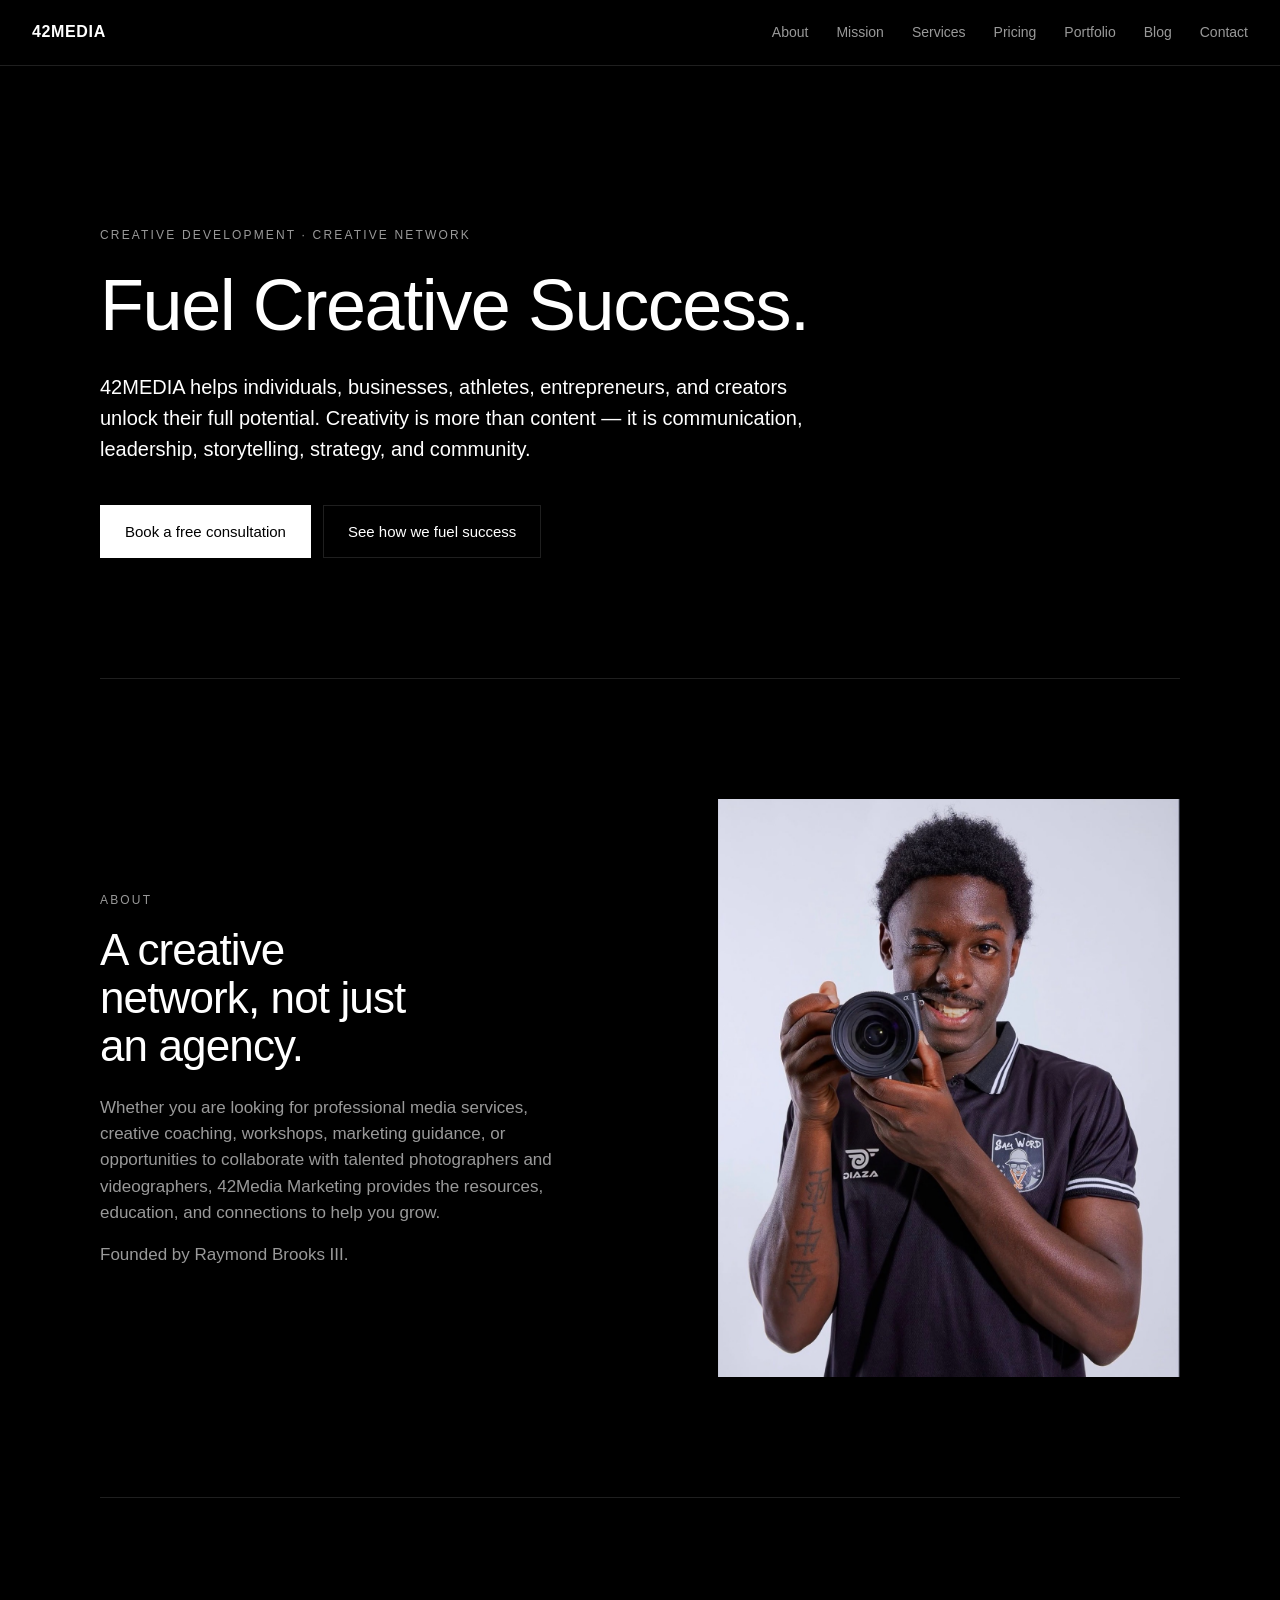
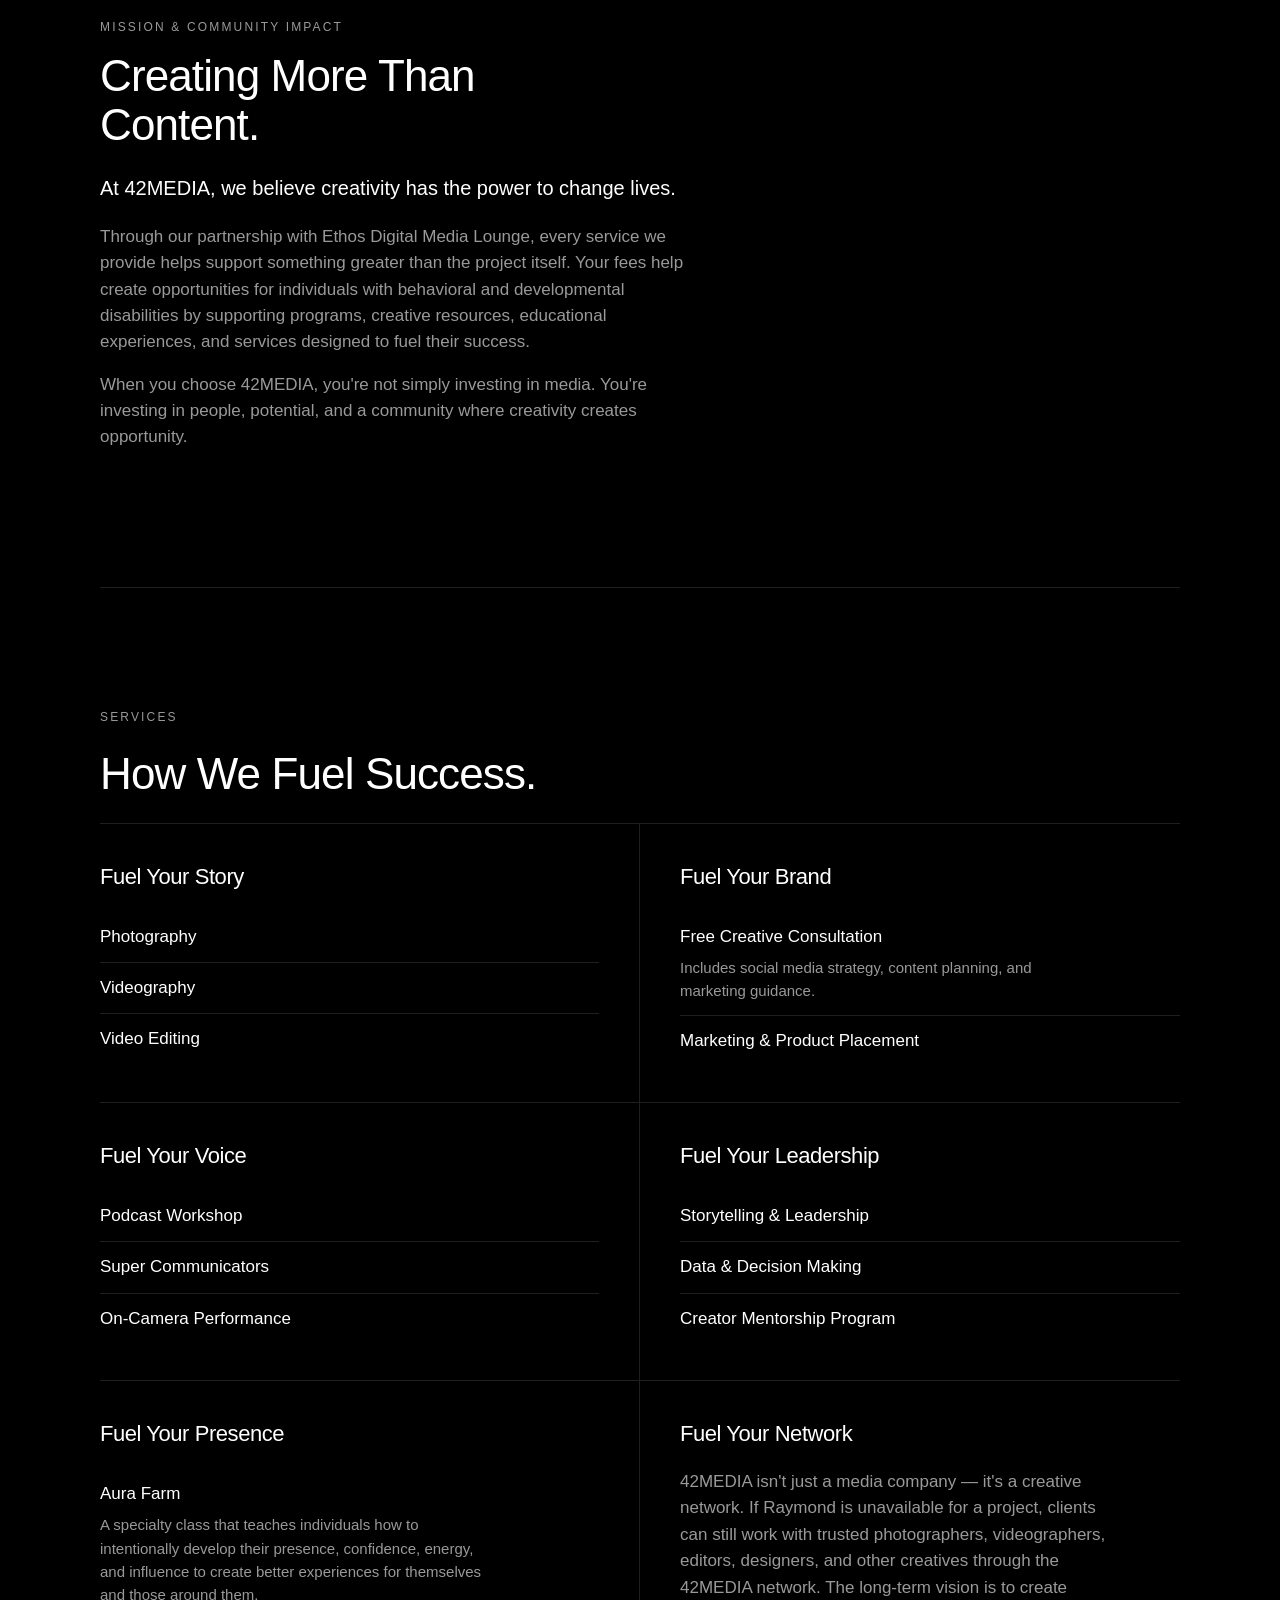
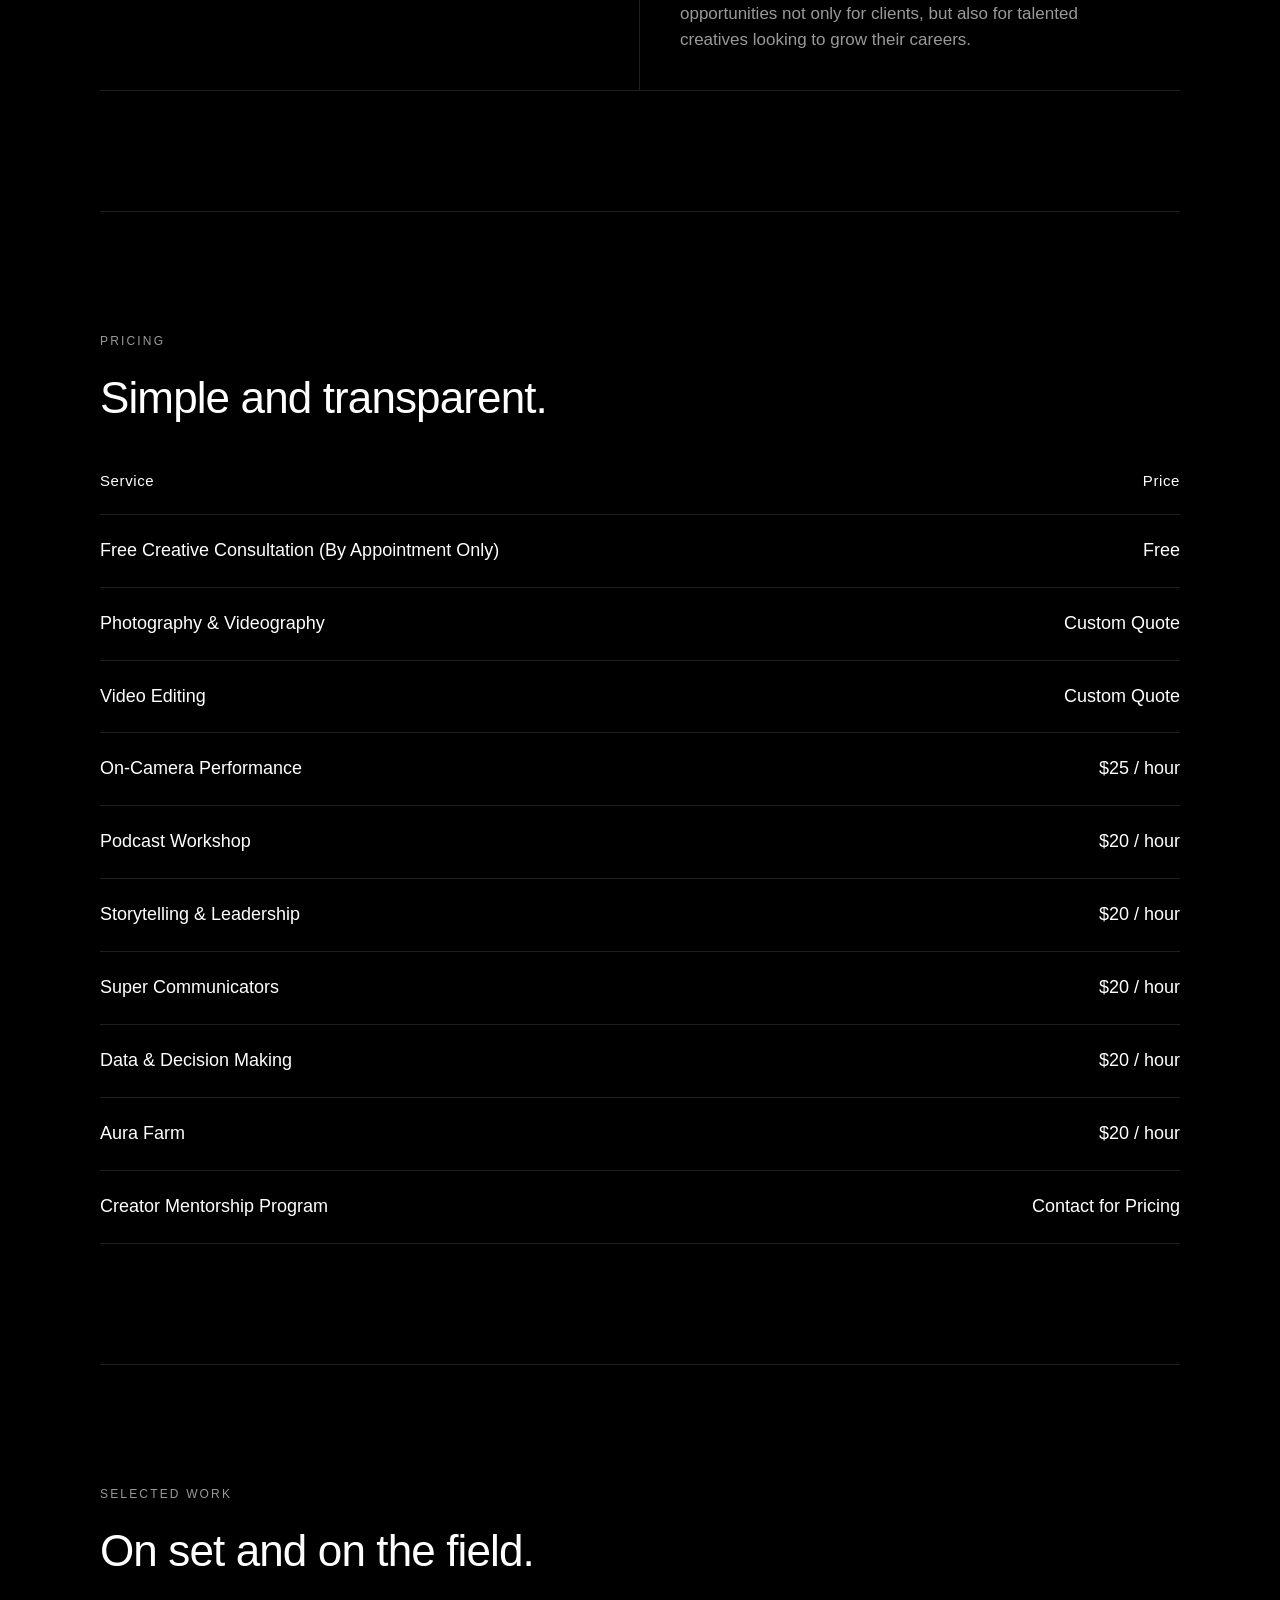
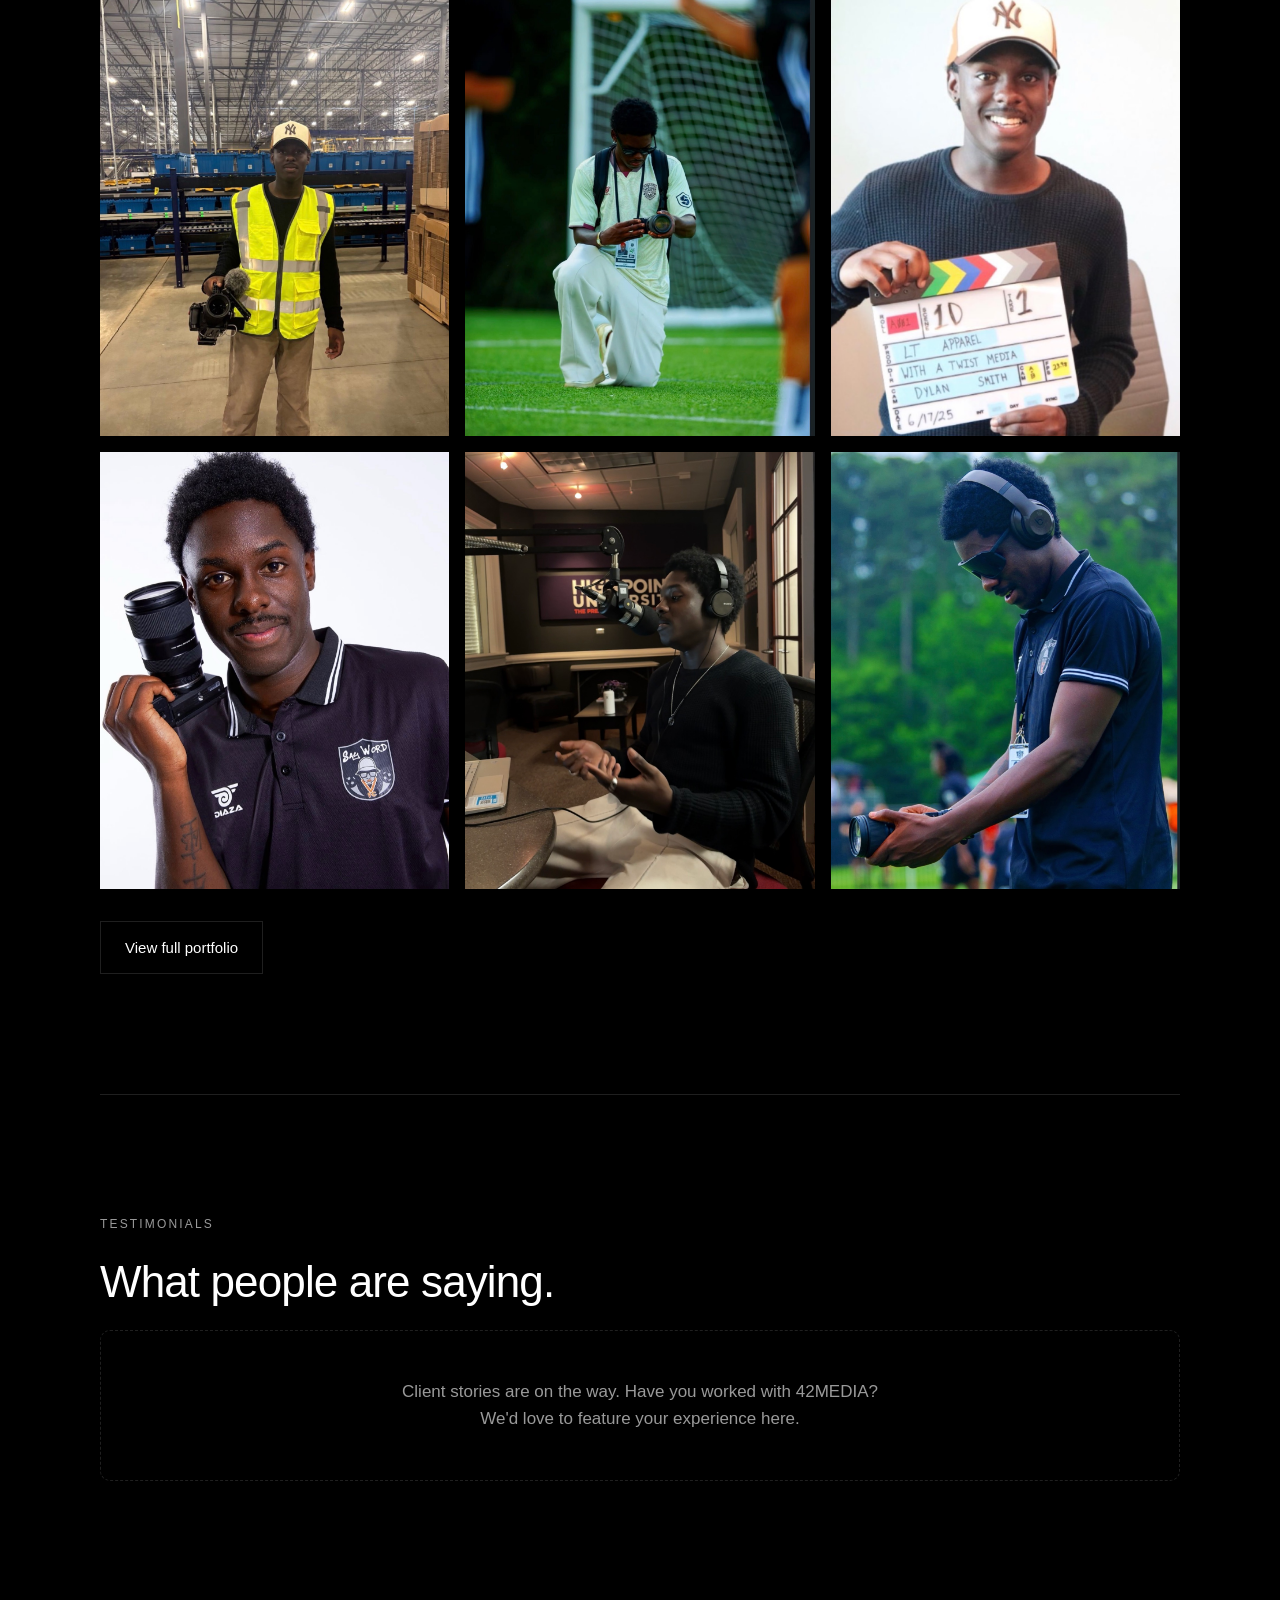
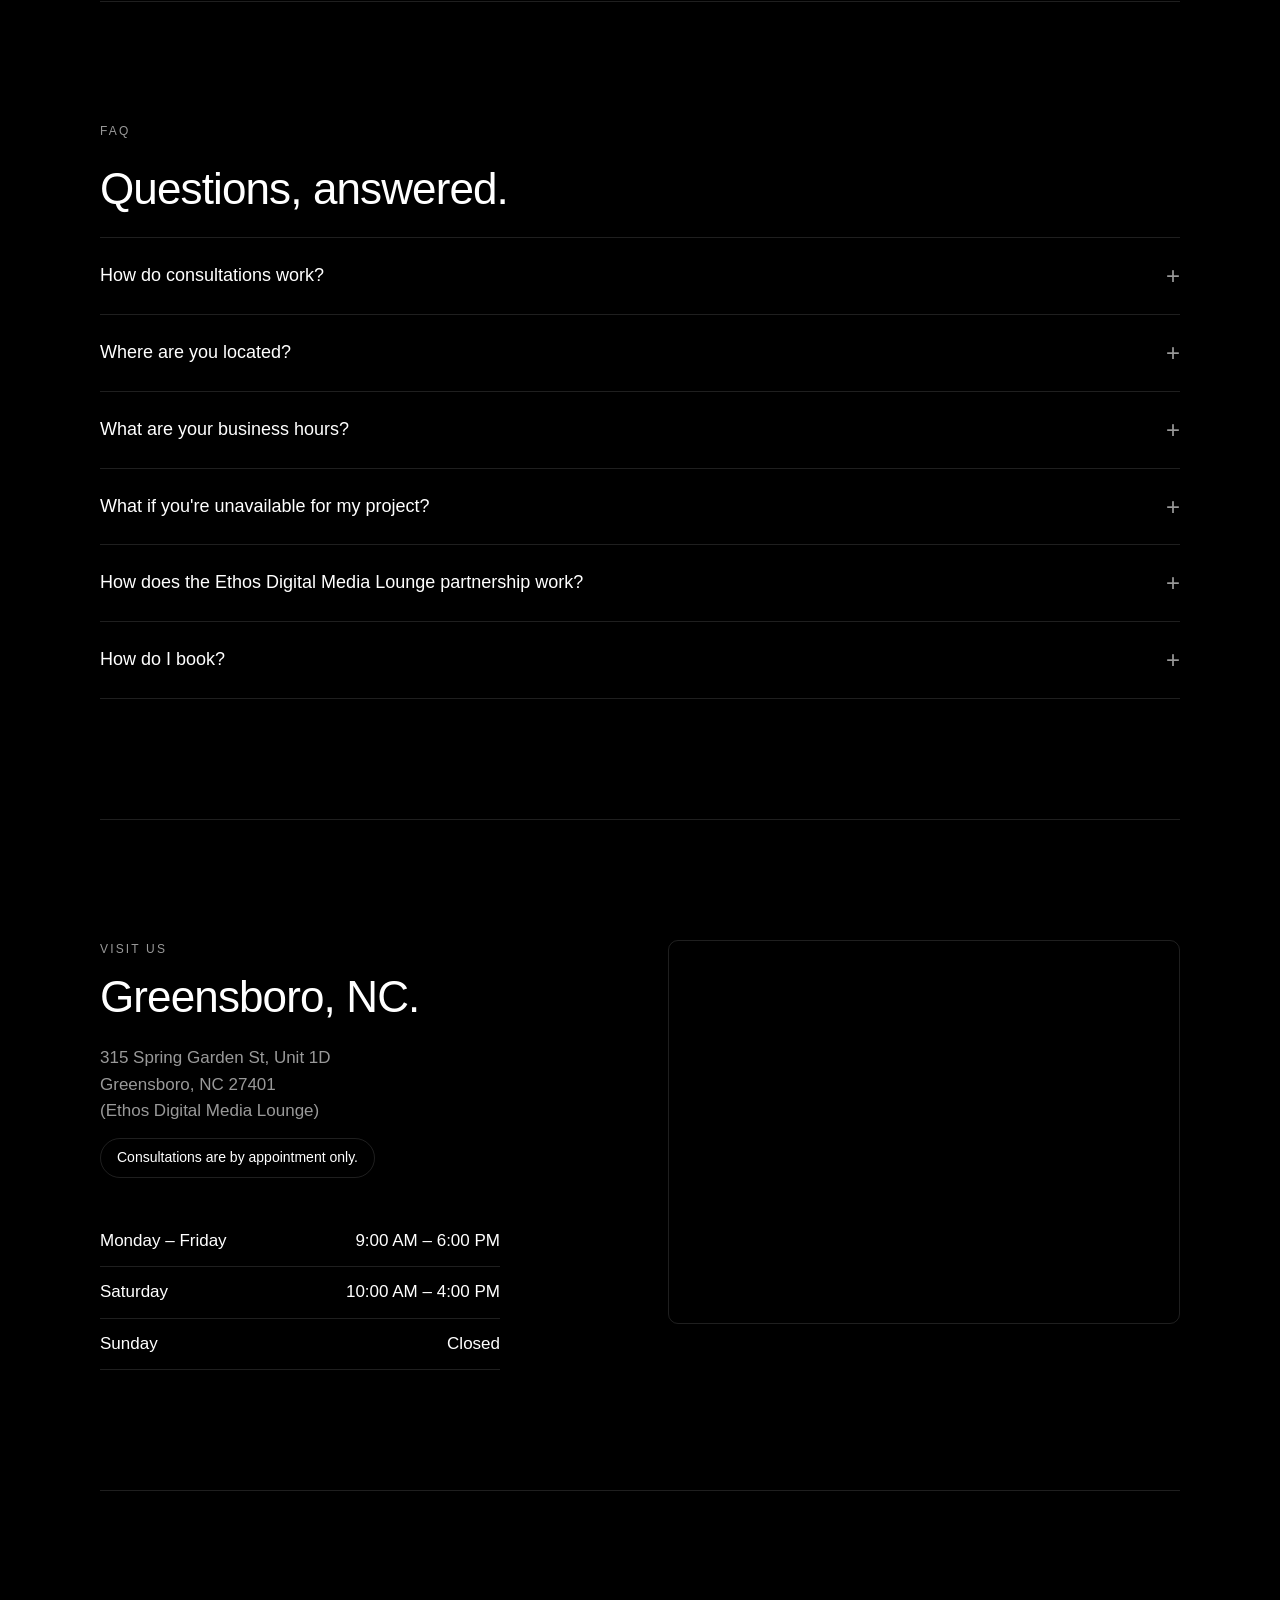
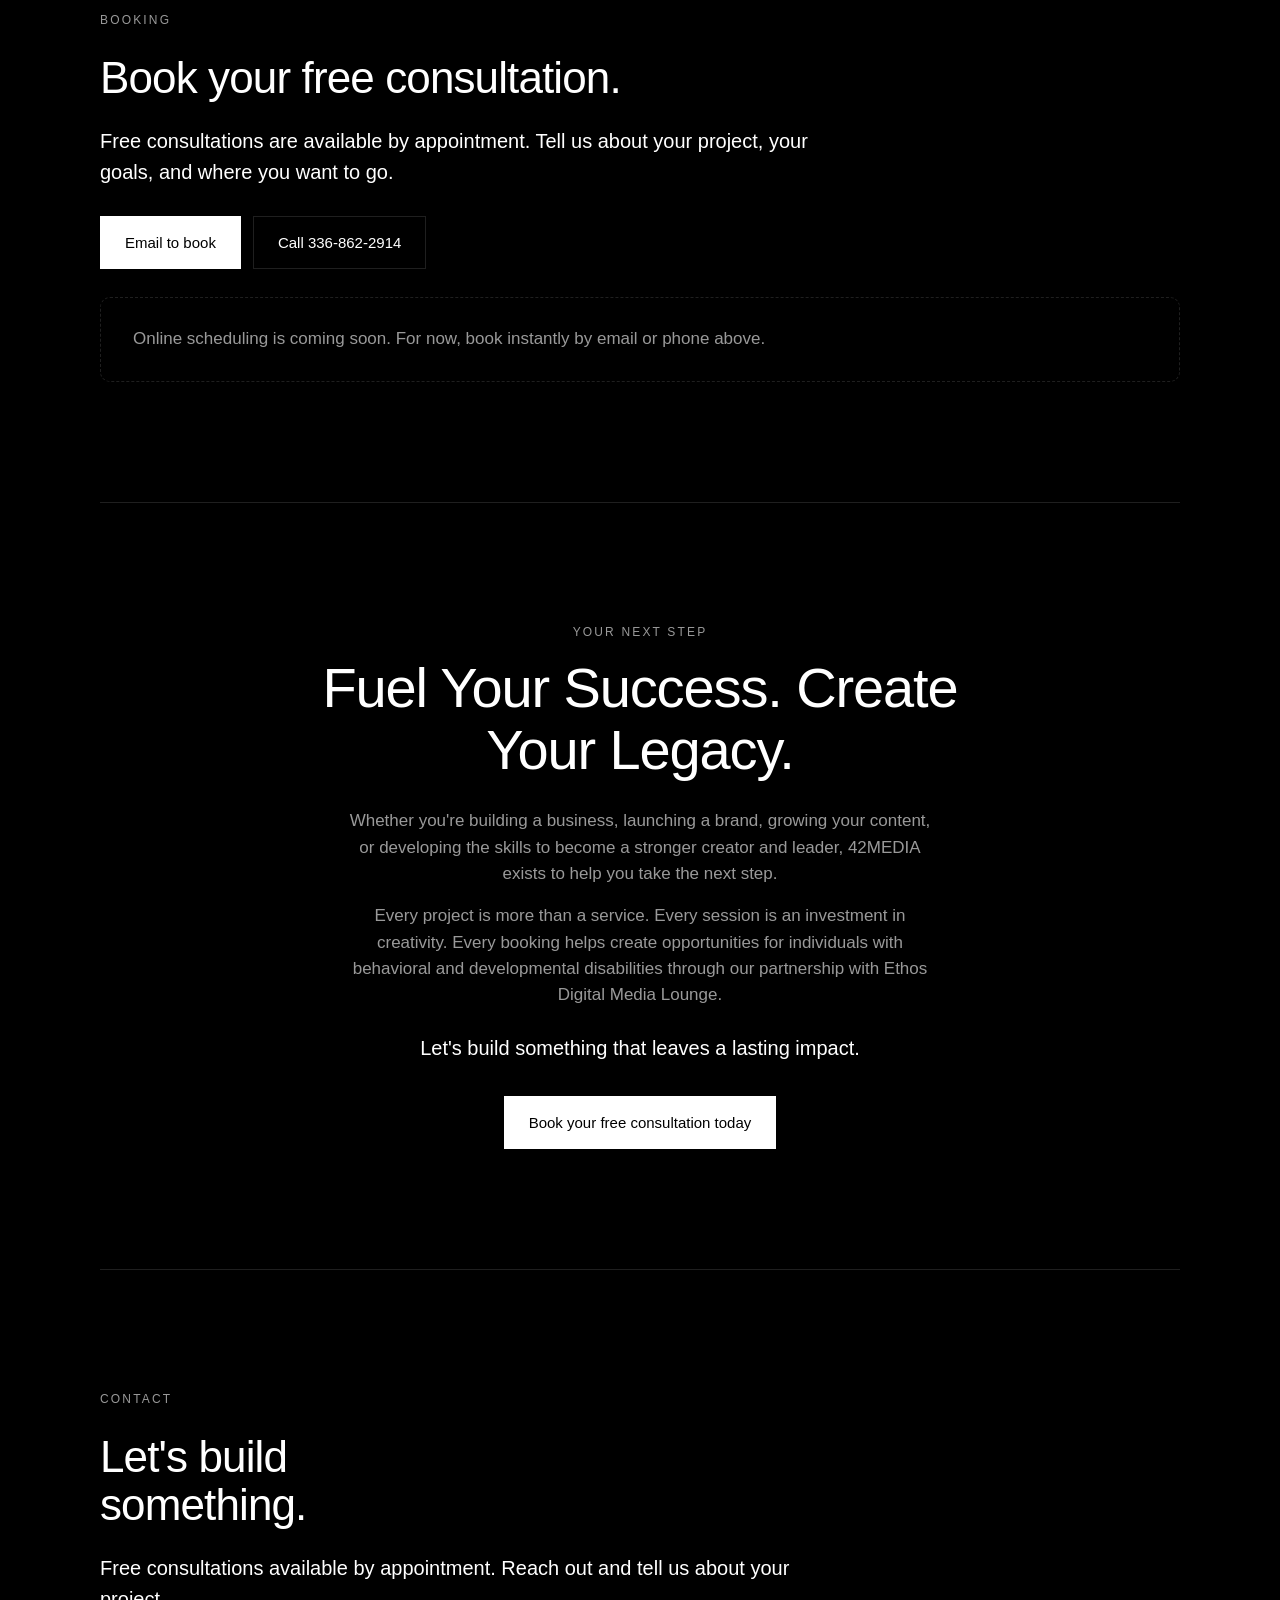
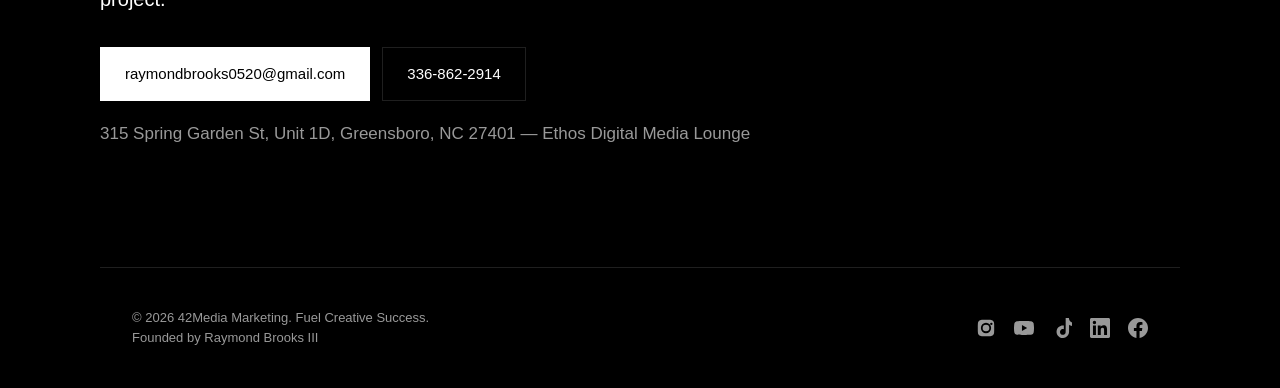
==== commit 54d80010: "Update contact email to raymondbrooks0520@gmail.com Co-authored-by: j0builds <j0builds@users.noreply" ====
--- a/index.html
+++ b/index.html
@@ -8,6 +8,8 @@
 <meta property="og:title" content="42Media Marketing — Fuel Creative Success">
 <meta property="og:description" content="Creative development and network for individuals, businesses, athletes, entrepreneurs, and creators. Founded by Raymond Brooks III.">
 <meta property="og:type" content="website">
+<meta property="og:url" content="https://42mediamarketing.com/">
+<link rel="canonical" href="https://42mediamarketing.com/">
 <link rel="stylesheet" href="style.css">
 </head>
 <body>
@@ -189,7 +191,7 @@
       </details>
       <details class="faq-item">
         <summary>How do I book?</summary>
-        <p>Head to the <a href="#booking">booking section</a>, email <a href="mailto:raymond0520@gmail.com">raymond0520@gmail.com</a>, or call <a href="tel:+13368622914">336-862-2914</a> to schedule your free consultation.</p>
+        <p>Head to the <a href="#booking">booking section</a>, email <a href="mailto:raymondbrooks0520@gmail.com">raymondbrooks0520@gmail.com</a>, or call <a href="tel:+13368622914">336-862-2914</a> to schedule your free consultation.</p>
       </details>
     </div>
   </section>
@@ -225,7 +227,7 @@
     <h2>Book your free consultation.</h2>
     <p class="lede">Free consultations are available by appointment. Tell us about your project, your goals, and where you want to go.</p>
     <div class="cta-row">
-      <a class="btn" href="mailto:raymond0520@gmail.com?subject=42MEDIA%20consultation%20request">Email to book</a>
+      <a class="btn" href="mailto:raymondbrooks0520@gmail.com?subject=42MEDIA%20consultation%20request">Email to book</a>
       <a class="btn btn-ghost" href="tel:+13368622914">Call 336-862-2914</a>
     </div>
     <!-- Calendar integration: paste your Calendly (or preferred scheduler) embed inside the block below.
@@ -252,7 +254,7 @@
     <h2>Let's build something.</h2>
     <p class="lede">Free consultations available by appointment. Reach out and tell us about your project.</p>
     <div class="contact-methods">
-      <a class="btn" href="mailto:raymond0520@gmail.com?subject=42MEDIA%20inquiry">raymond0520@gmail.com</a>
+      <a class="btn" href="mailto:raymondbrooks0520@gmail.com?subject=42MEDIA%20inquiry">raymondbrooks0520@gmail.com</a>
       <a class="btn btn-ghost" href="tel:+13368622914">336-862-2914</a>
     </div>
     <p class="muted">315 Spring Garden St, Unit 1D, Greensboro, NC 27401 — Ethos Digital Media Lounge</p>
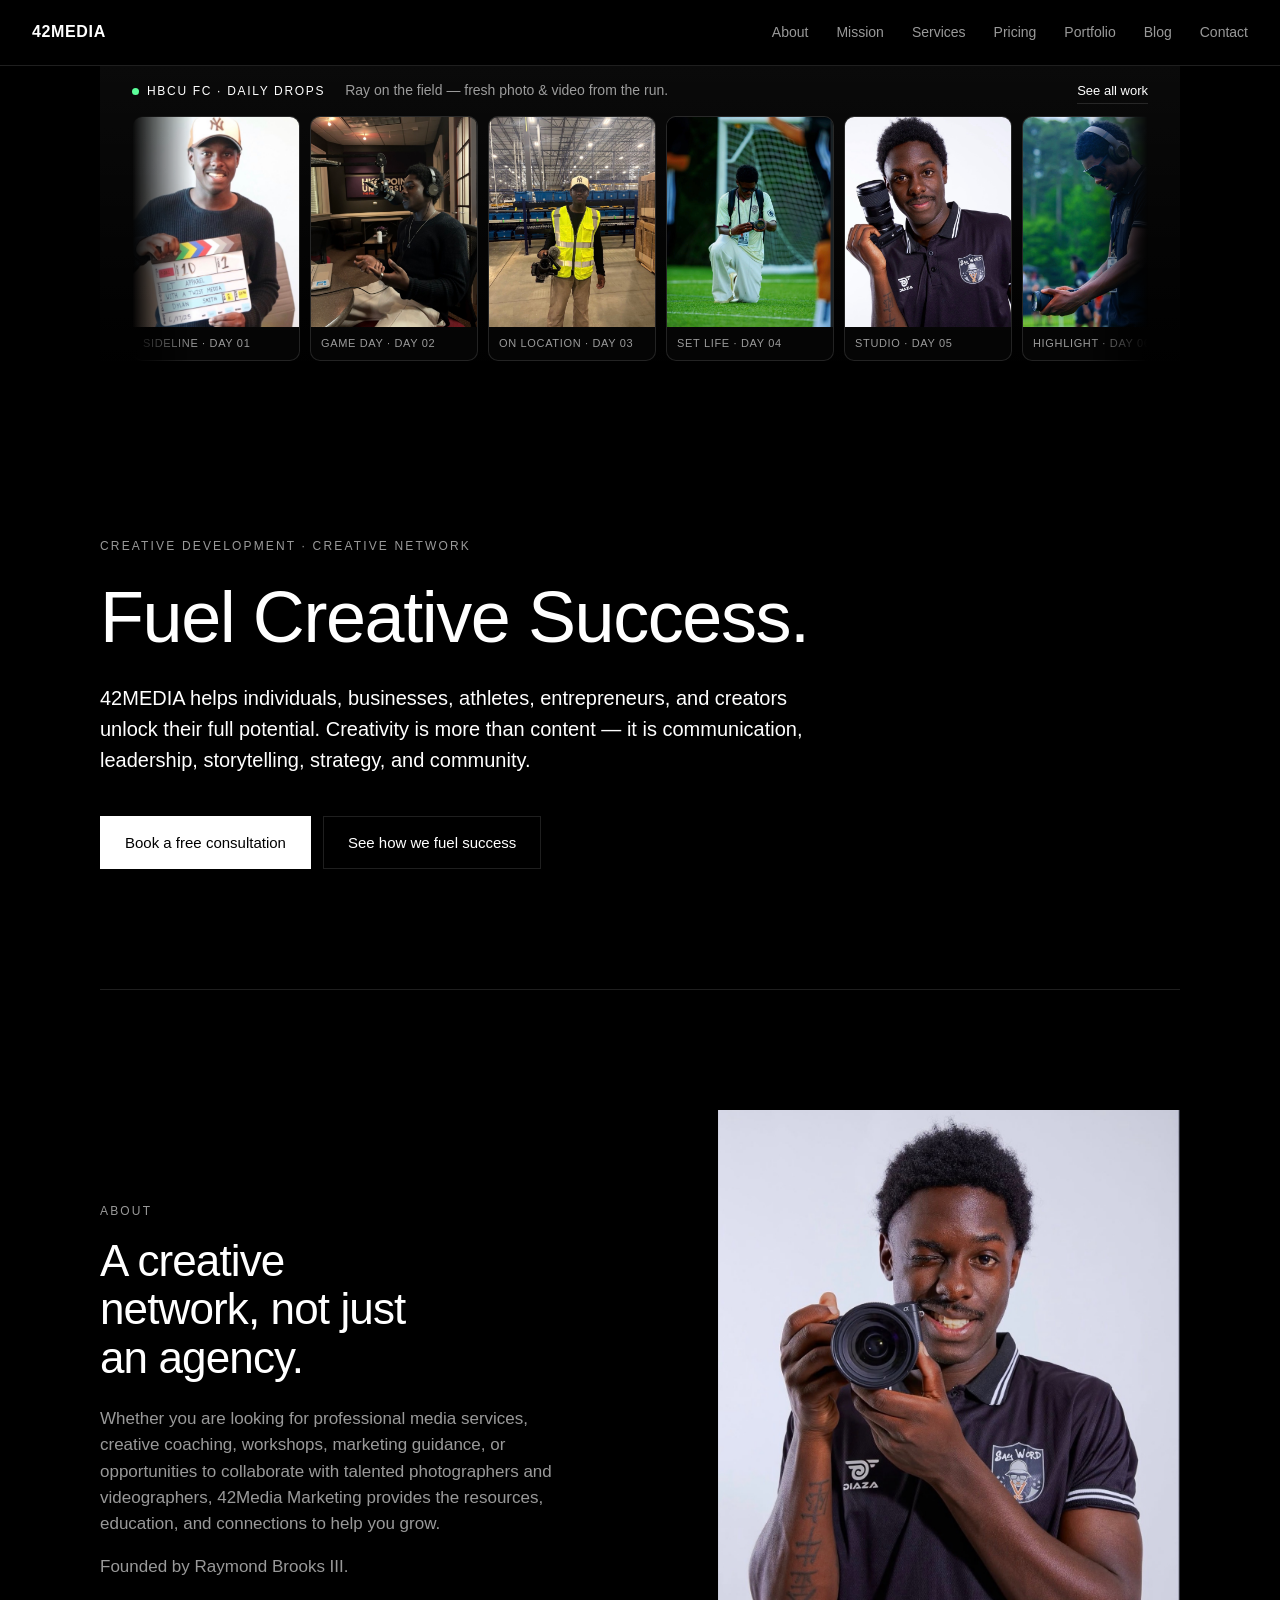
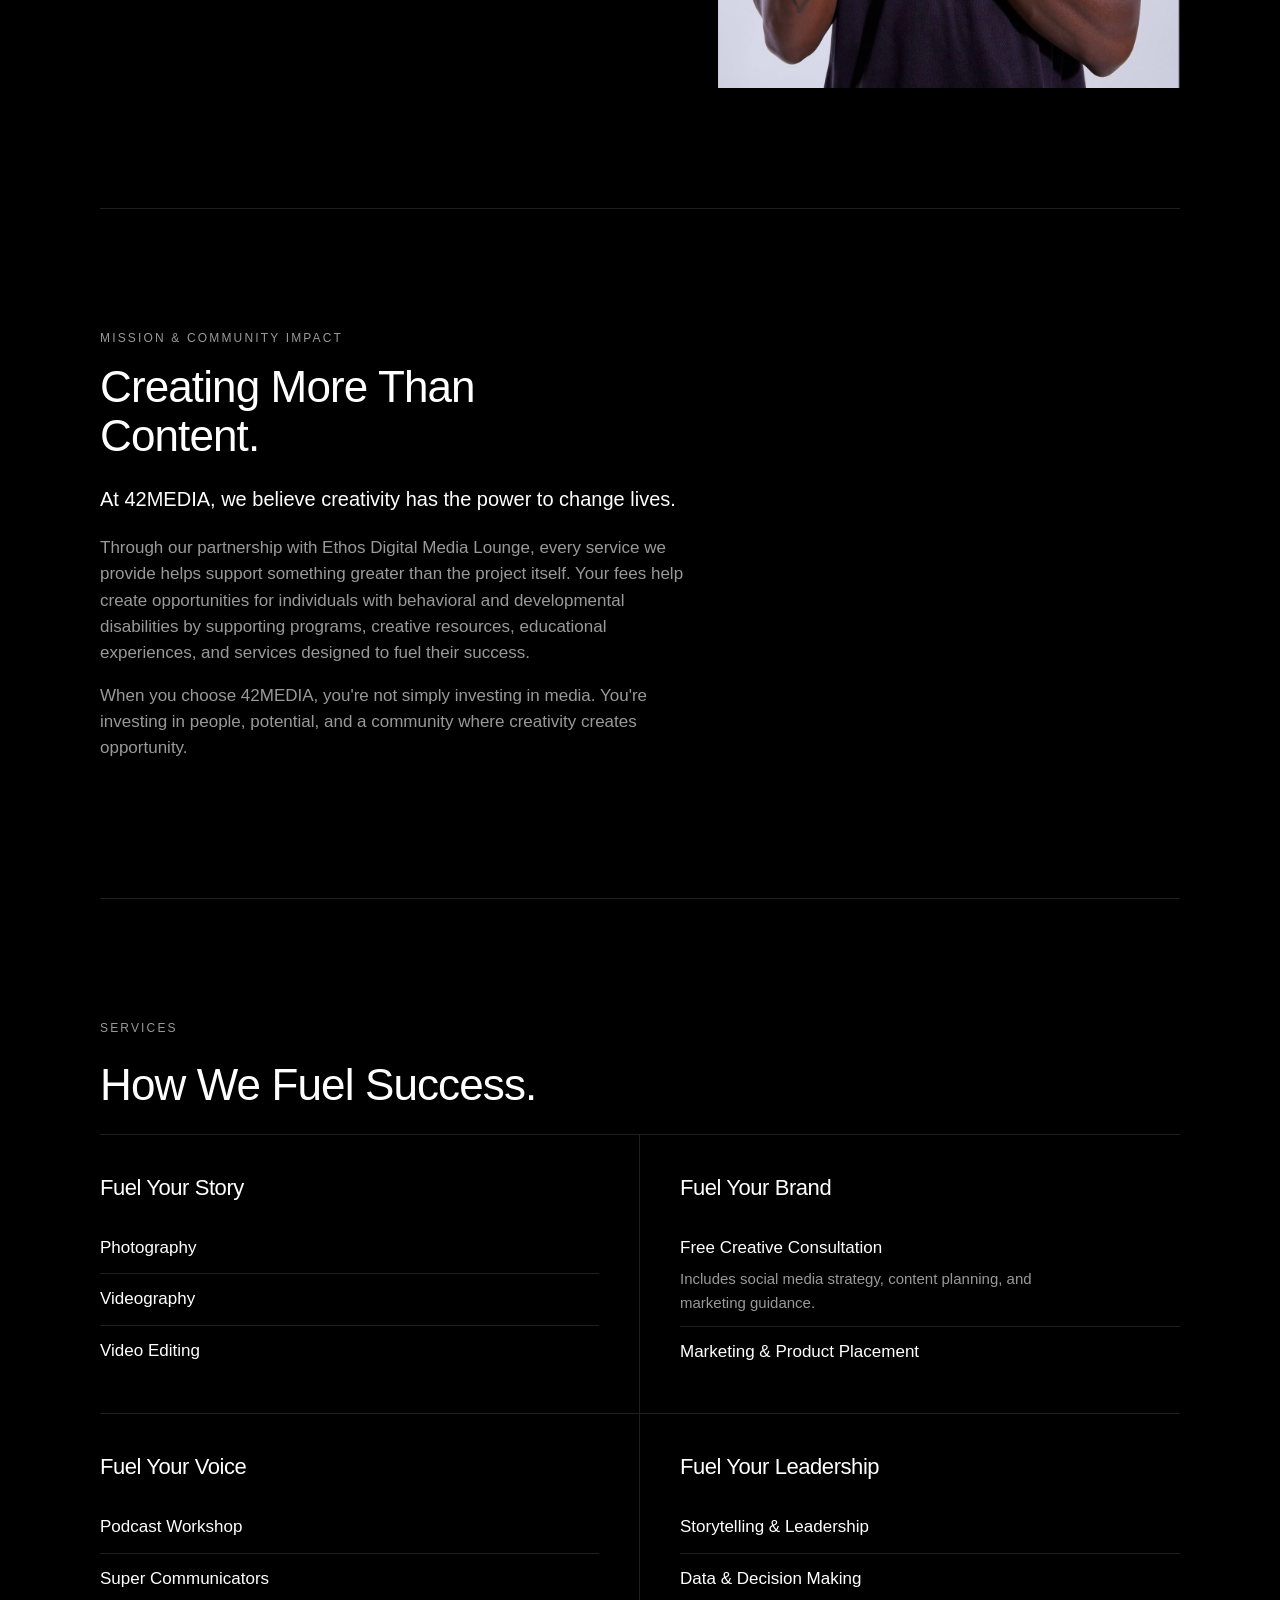
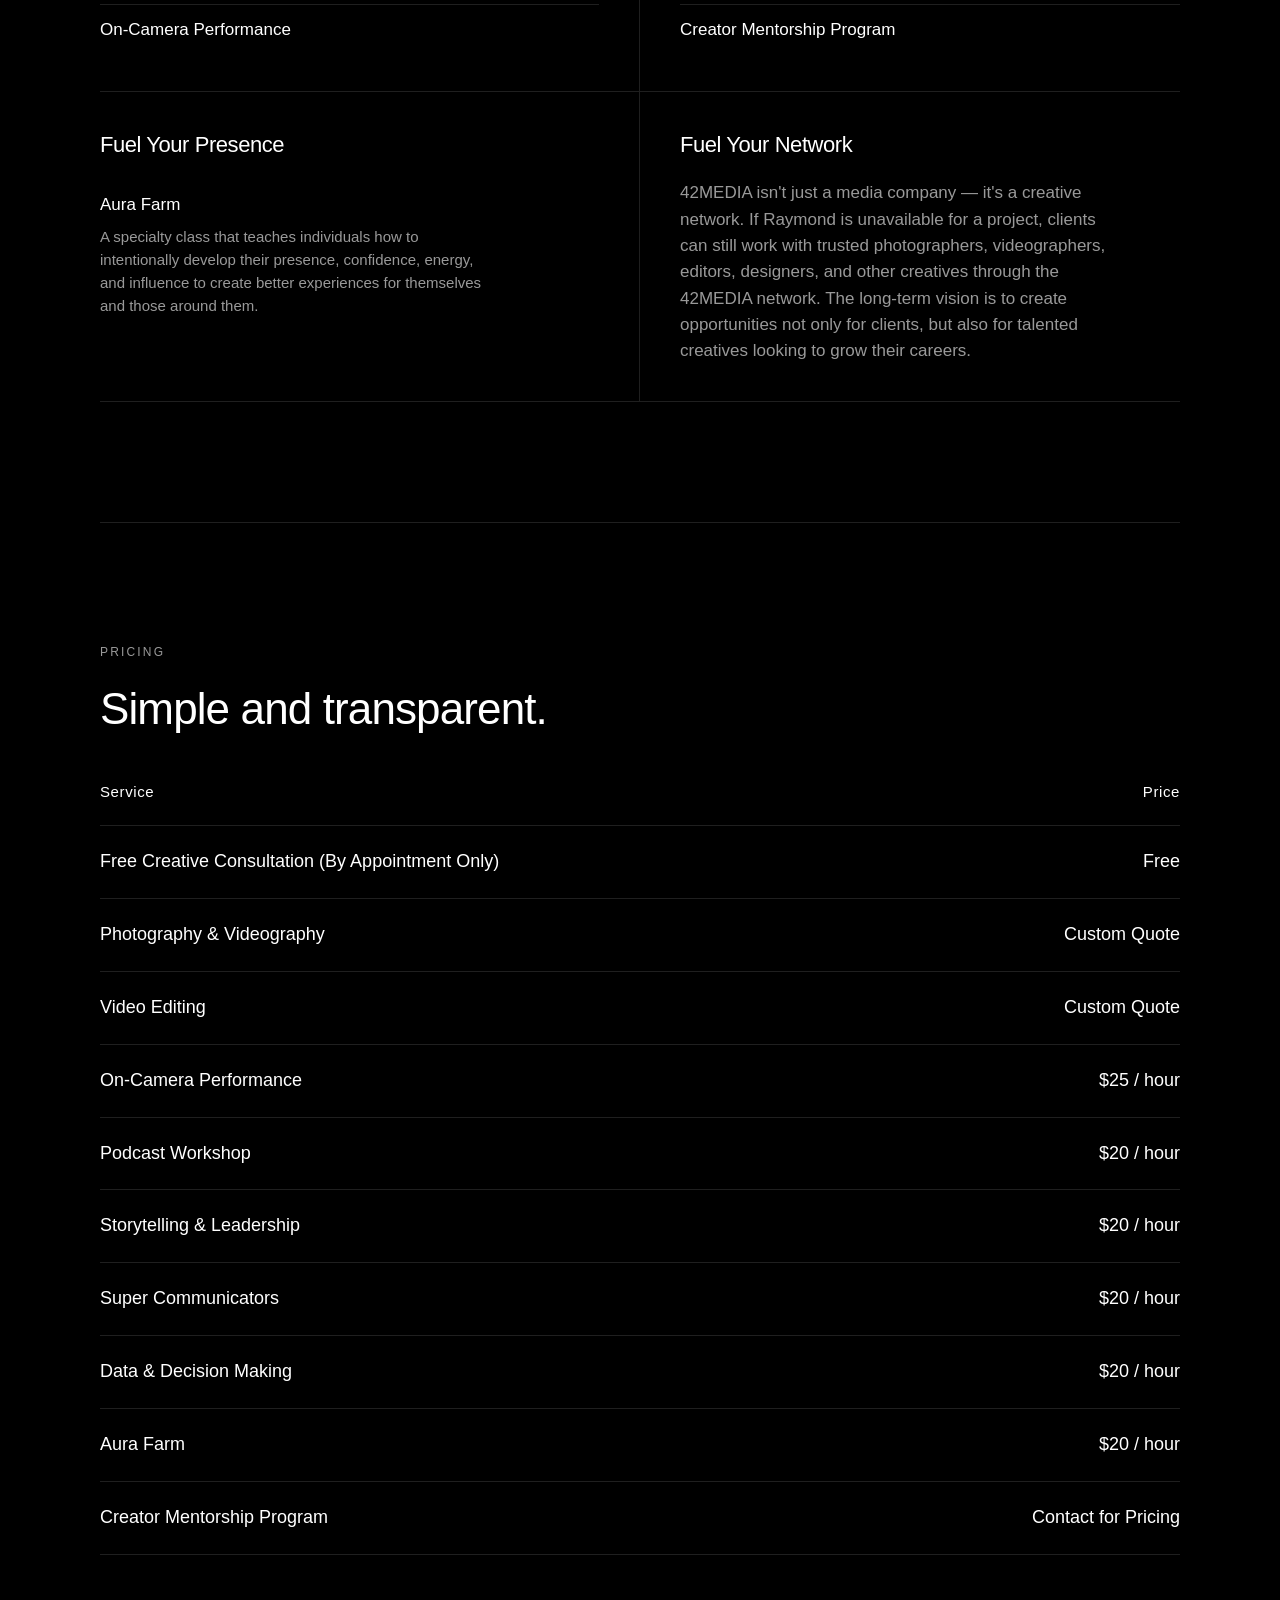
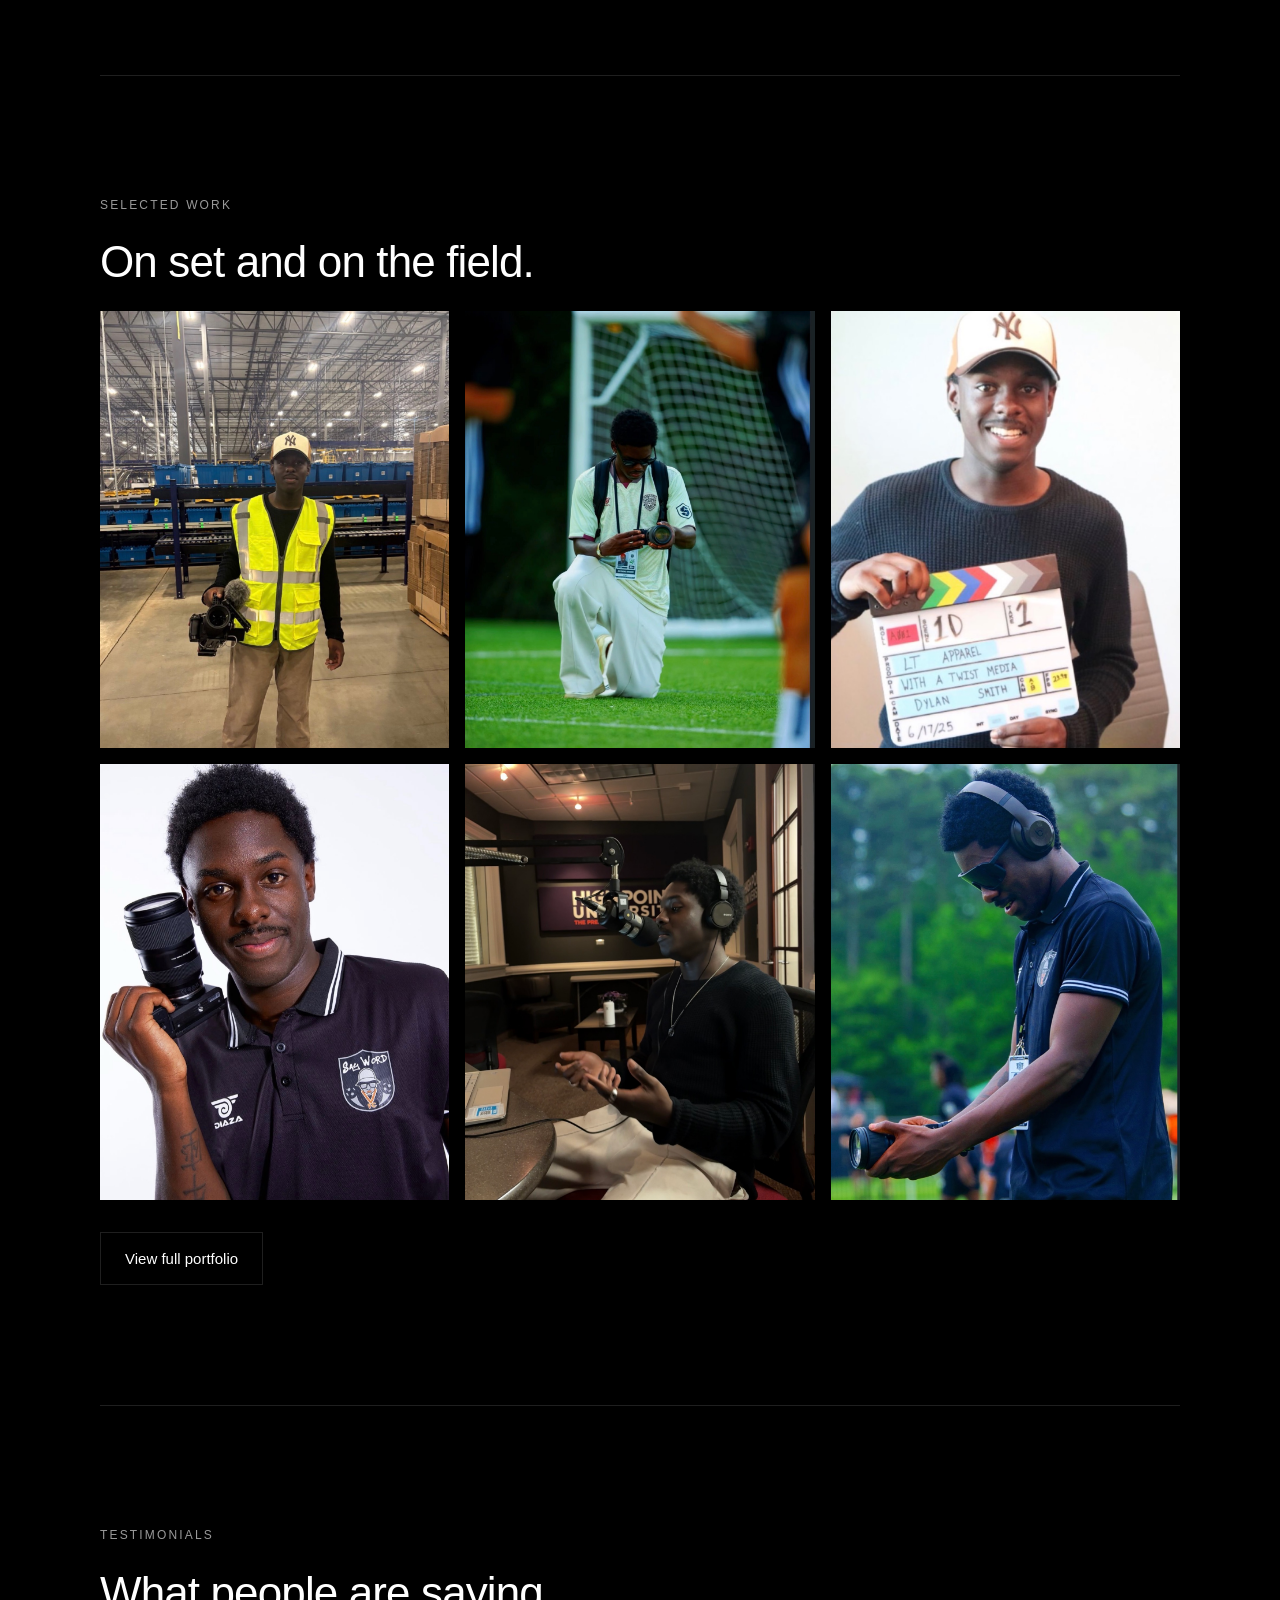
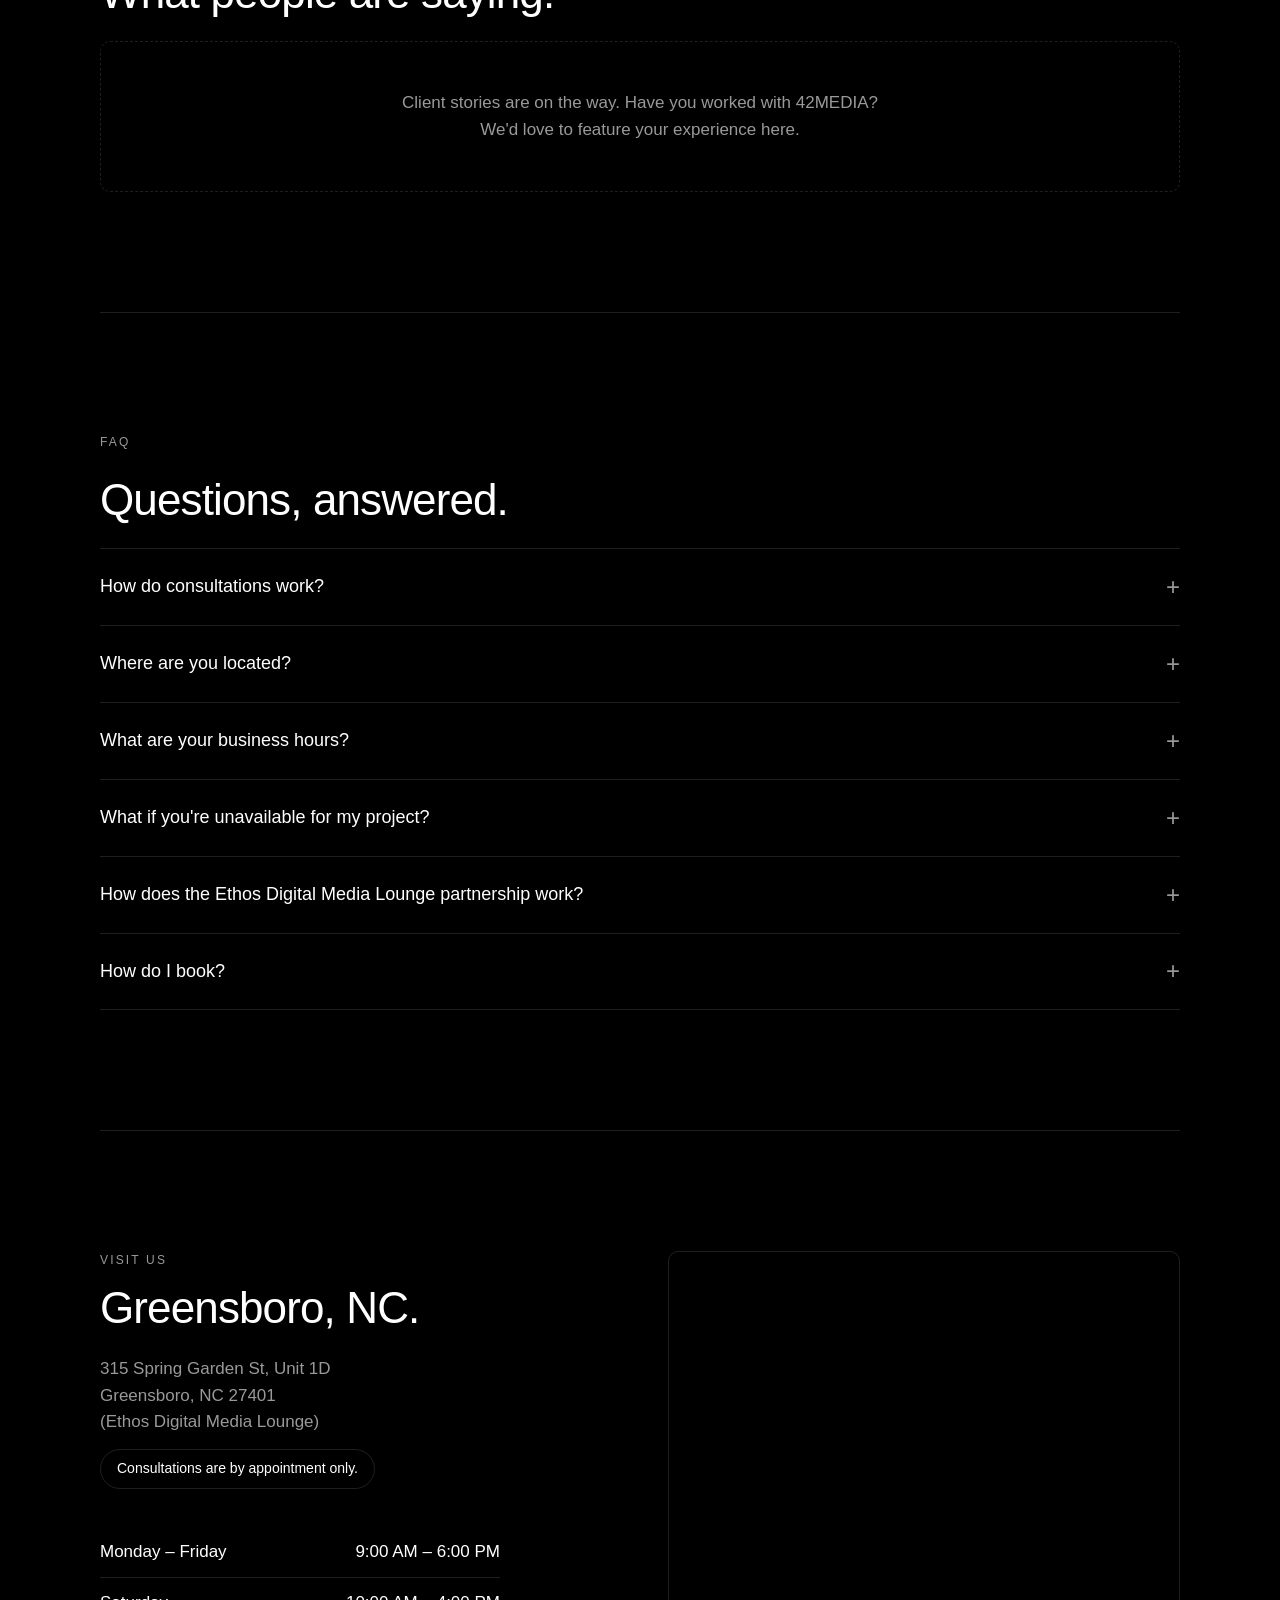
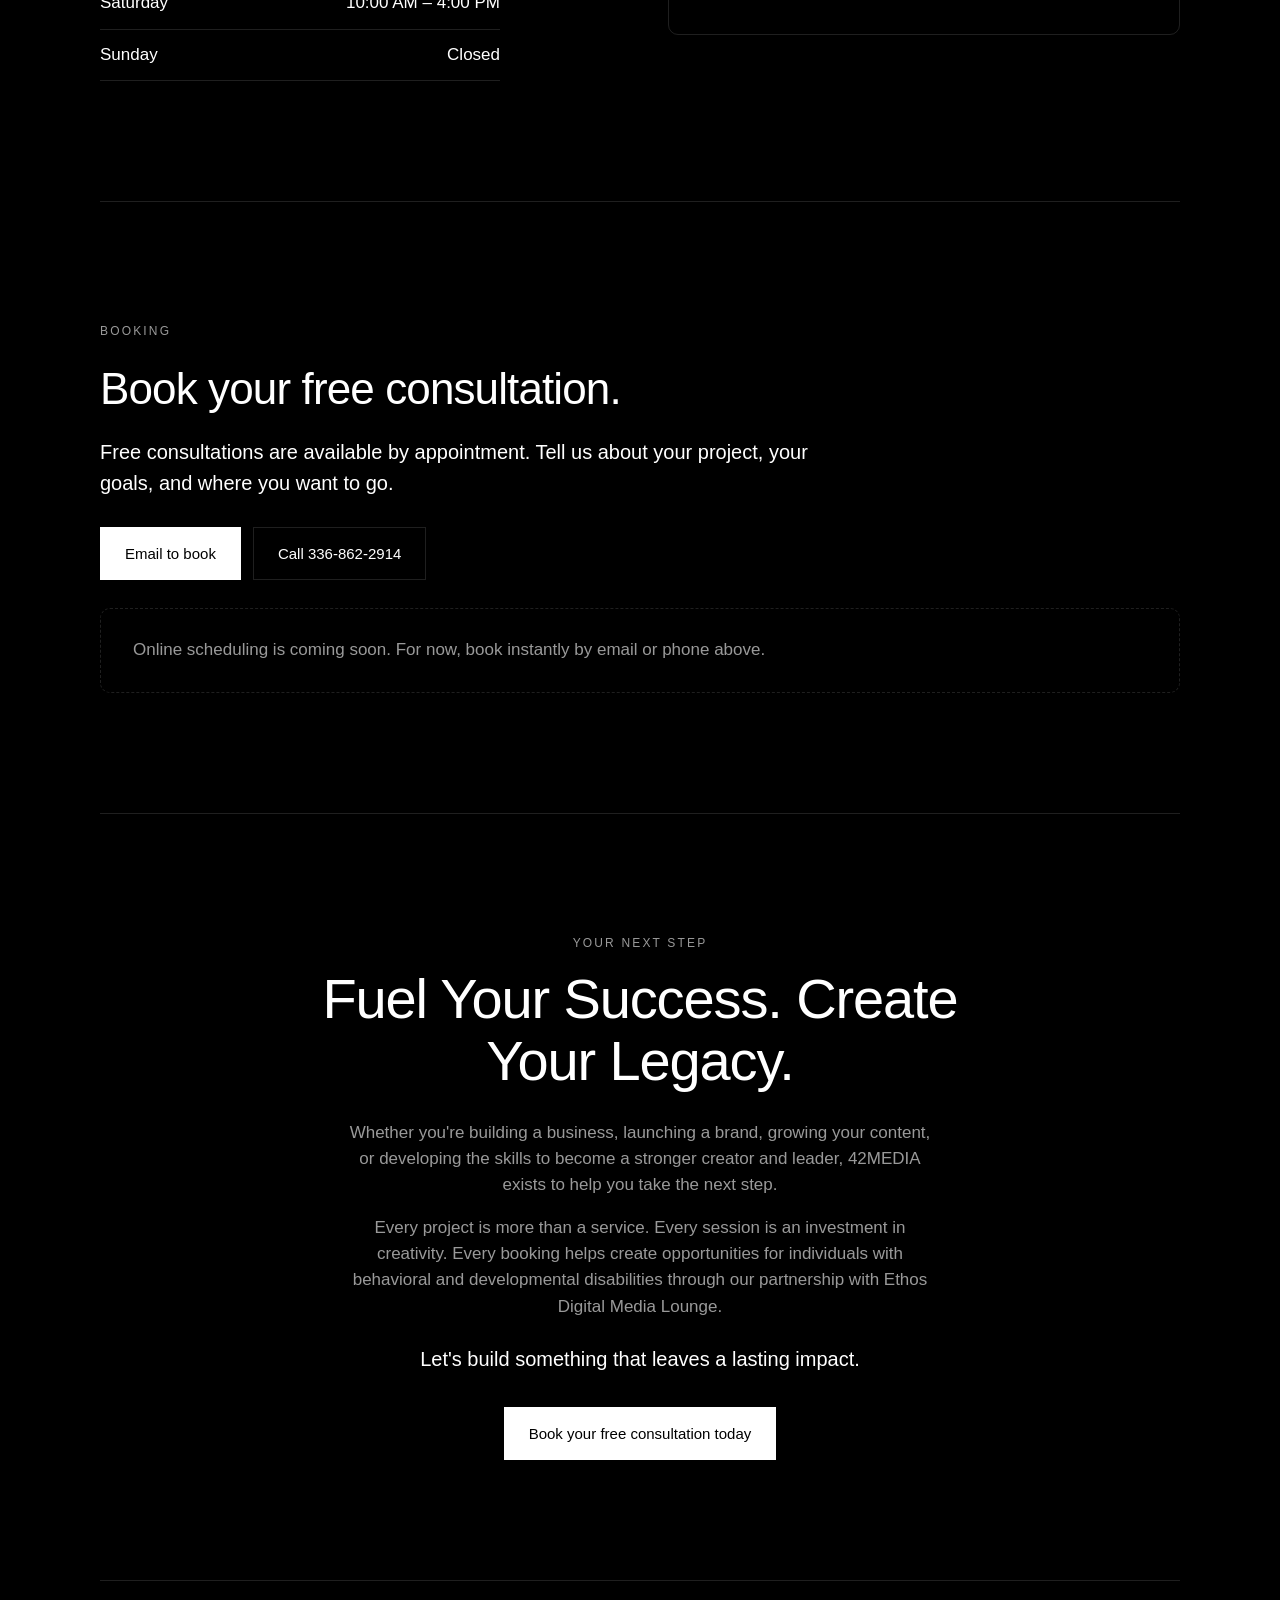
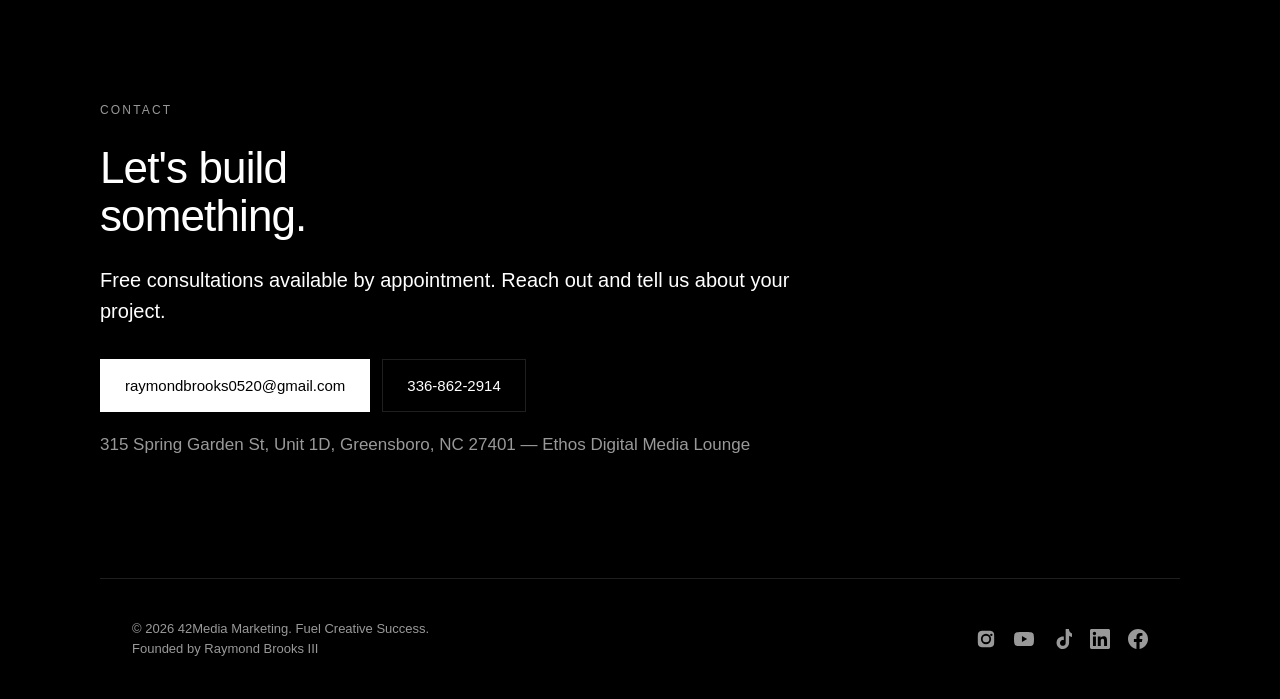
==== commit 4e5287cb: "Add HBCU FC daily work feed banner, logo pointer cursor, perf hints Co-authored-by: j0builds <j0buil" ====
--- a/index.html
+++ b/index.html
@@ -11,11 +11,13 @@
 <meta property="og:url" content="https://42mediamarketing.com/">
 <link rel="canonical" href="https://42mediamarketing.com/">
 <link rel="stylesheet" href="style.css">
+<link rel="preload" href="images/work-03.jpg" as="image">
+<link rel="dns-prefetch" href="https://maps.google.com">
 </head>
 <body>
 
 <header class="nav">
-  <a href="#top" class="wordmark">42MEDIA</a>
+  <a href="#top" class="wordmark" aria-label="42MEDIA home">42MEDIA</a>
   <nav>
     <a href="#about">About</a>
     <a href="#mission">Mission</a>
@@ -26,6 +28,36 @@
     <a href="#contact">Contact</a>
   </nav>
 </header>
+
+<section class="feed-banner" aria-label="Recent HBCU FC work">
+  <div class="feed-banner-inner">
+    <div class="feed-banner-head">
+      <p class="feed-kicker"><span class="feed-live" aria-hidden="true"></span> HBCU FC · daily drops</p>
+      <p class="feed-sub">Ray on the field — fresh photo &amp; video from the run.</p>
+      <a class="feed-see-all" href="portfolio.html">See all work</a>
+    </div>
+    <div class="feed-track-wrap">
+      <div class="feed-track">
+        <div class="feed-segment">
+          <a class="feed-card" href="portfolio.html"><img src="images/work-03.jpg" alt="Soccer sideline capture" width="168" height="210" decoding="async" fetchpriority="high"><span class="feed-cap">Sideline · Day 01</span></a>
+          <a class="feed-card" href="portfolio.html"><img src="images/work-05.jpg" alt="Game day headphones and camera" width="168" height="210" decoding="async" loading="lazy"><span class="feed-cap">Game day · Day 02</span></a>
+          <a class="feed-card" href="portfolio.html"><img src="images/work-01.jpg" alt="On-location production" width="168" height="210" decoding="async" loading="lazy"><span class="feed-cap">On location · Day 03</span></a>
+          <a class="feed-card" href="portfolio.html"><img src="images/work-02.jpg" alt="Set clapperboard moment" width="168" height="210" decoding="async" loading="lazy"><span class="feed-cap">Set life · Day 04</span></a>
+          <a class="feed-card" href="portfolio.html"><img src="images/work-04.jpg" alt="Studio camera work" width="168" height="210" decoding="async" loading="lazy"><span class="feed-cap">Studio · Day 05</span></a>
+          <a class="feed-card" href="portfolio.html"><img src="images/work-06.jpg" alt="Featured frame from the week" width="168" height="210" decoding="async" loading="lazy"><span class="feed-cap">Highlight · Day 06</span></a>
+        </div>
+        <div class="feed-segment" aria-hidden="true">
+          <a class="feed-card" href="portfolio.html" tabindex="-1"><img src="images/work-03.jpg" alt="" width="168" height="210" decoding="async" loading="lazy"><span class="feed-cap">Sideline · Day 01</span></a>
+          <a class="feed-card" href="portfolio.html" tabindex="-1"><img src="images/work-05.jpg" alt="" width="168" height="210" decoding="async" loading="lazy"><span class="feed-cap">Game day · Day 02</span></a>
+          <a class="feed-card" href="portfolio.html" tabindex="-1"><img src="images/work-01.jpg" alt="" width="168" height="210" decoding="async" loading="lazy"><span class="feed-cap">On location · Day 03</span></a>
+          <a class="feed-card" href="portfolio.html" tabindex="-1"><img src="images/work-02.jpg" alt="" width="168" height="210" decoding="async" loading="lazy"><span class="feed-cap">Set life · Day 04</span></a>
+          <a class="feed-card" href="portfolio.html" tabindex="-1"><img src="images/work-04.jpg" alt="" width="168" height="210" decoding="async" loading="lazy"><span class="feed-cap">Studio · Day 05</span></a>
+          <a class="feed-card" href="portfolio.html" tabindex="-1"><img src="images/work-06.jpg" alt="" width="168" height="210" decoding="async" loading="lazy"><span class="feed-cap">Highlight · Day 06</span></a>
+        </div>
+      </div>
+    </div>
+  </div>
+</section>
 
 <main id="top">
 
--- a/style.css
+++ b/style.css
@@ -42,6 +42,119 @@
   font-weight: 600;
   letter-spacing: 0.04em;
   font-size: 16px;
+  cursor: pointer;
+  transition: opacity 0.15s;
+}
+.wordmark:hover { opacity: 0.82; }
+.nav nav a { cursor: pointer; }
+
+/* HBCU FC — recent work feed (top banner) */
+.feed-banner {
+  border-bottom: 1px solid var(--line);
+  background: linear-gradient(180deg, rgba(255, 255, 255, 0.04) 0%, rgba(255, 255, 255, 0) 100%);
+  padding: 14px 0 16px;
+}
+.feed-banner-inner {
+  max-width: var(--max);
+  margin: 0 auto;
+  padding: 0 32px;
+}
+.feed-banner-head {
+  display: flex;
+  flex-wrap: wrap;
+  align-items: baseline;
+  gap: 8px 20px;
+  margin-bottom: 12px;
+}
+.feed-kicker {
+  font-size: 12px;
+  letter-spacing: 0.14em;
+  text-transform: uppercase;
+  color: var(--fg);
+  display: flex;
+  align-items: center;
+  gap: 8px;
+}
+.feed-live {
+  width: 7px;
+  height: 7px;
+  border-radius: 50%;
+  background: #5cff9a;
+  box-shadow: 0 0 0 0 rgba(92, 255, 154, 0.5);
+  animation: feed-pulse 2s ease-out infinite;
+}
+@keyframes feed-pulse {
+  0% { box-shadow: 0 0 0 0 rgba(92, 255, 154, 0.45); }
+  70% { box-shadow: 0 0 0 8px rgba(92, 255, 154, 0); }
+  100% { box-shadow: 0 0 0 0 rgba(92, 255, 154, 0); }
+}
+.feed-sub {
+  font-size: 14px;
+  color: var(--muted);
+  flex: 1;
+  min-width: 12rem;
+}
+.feed-see-all {
+  font-size: 13px;
+  color: var(--fg);
+  border-bottom: 1px solid var(--line);
+  padding-bottom: 2px;
+  transition: border-color 0.15s;
+}
+.feed-see-all:hover { border-color: var(--fg); }
+.feed-track-wrap {
+  overflow: hidden;
+  -webkit-mask-image: linear-gradient(90deg, transparent, #000 6%, #000 94%, transparent);
+  mask-image: linear-gradient(90deg, transparent, #000 6%, #000 94%, transparent);
+}
+.feed-track {
+  display: flex;
+  width: max-content;
+  animation: feed-scroll 36s linear infinite;
+  will-change: transform;
+}
+.feed-track:hover { animation-play-state: paused; }
+.feed-segment {
+  display: flex;
+  gap: 10px;
+  padding-right: 10px;
+}
+.feed-card {
+  flex: 0 0 auto;
+  width: 168px;
+  border: 1px solid var(--line);
+  border-radius: 10px;
+  overflow: hidden;
+  background: rgba(255, 255, 255, 0.02);
+  transition: transform 0.2s ease, border-color 0.2s;
+  cursor: pointer;
+}
+.feed-card:hover {
+  transform: translateY(-3px) rotate(-0.6deg);
+  border-color: rgba(255, 255, 255, 0.35);
+}
+.feed-card img {
+  width: 100%;
+  height: 210px;
+  object-fit: cover;
+  aspect-ratio: 4 / 5;
+}
+.feed-cap {
+  display: block;
+  padding: 8px 10px;
+  font-size: 11px;
+  letter-spacing: 0.06em;
+  text-transform: uppercase;
+  color: var(--muted);
+}
+@keyframes feed-scroll {
+  from { transform: translate3d(0, 0, 0); }
+  to { transform: translate3d(-50%, 0, 0); }
+}
+@media (prefers-reduced-motion: reduce) {
+  .feed-track { animation: none; }
+  .feed-live { animation: none; }
+  .feed-track-wrap { overflow-x: auto; -webkit-overflow-scrolling: touch; }
 }
 .nav nav { display: flex; gap: 28px; flex-wrap: wrap; justify-content: flex-end; }
 .nav nav a[aria-current="page"] { color: var(--fg); }
@@ -342,7 +455,10 @@
 @media (max-width: 760px) {
   main { padding: 0 20px; }
   section { padding: 80px 0; }
-  .hero { padding-top: 100px; }
+  .hero { padding-top: 72px; }
+  .feed-banner-inner { padding: 0 20px; }
+  .feed-card { width: 140px; }
+  .feed-card img { height: 175px; }
   .nav { padding: 16px 20px; }
   .nav nav { gap: 16px; }
   .about { grid-template-columns: 1fr; gap: 40px; }
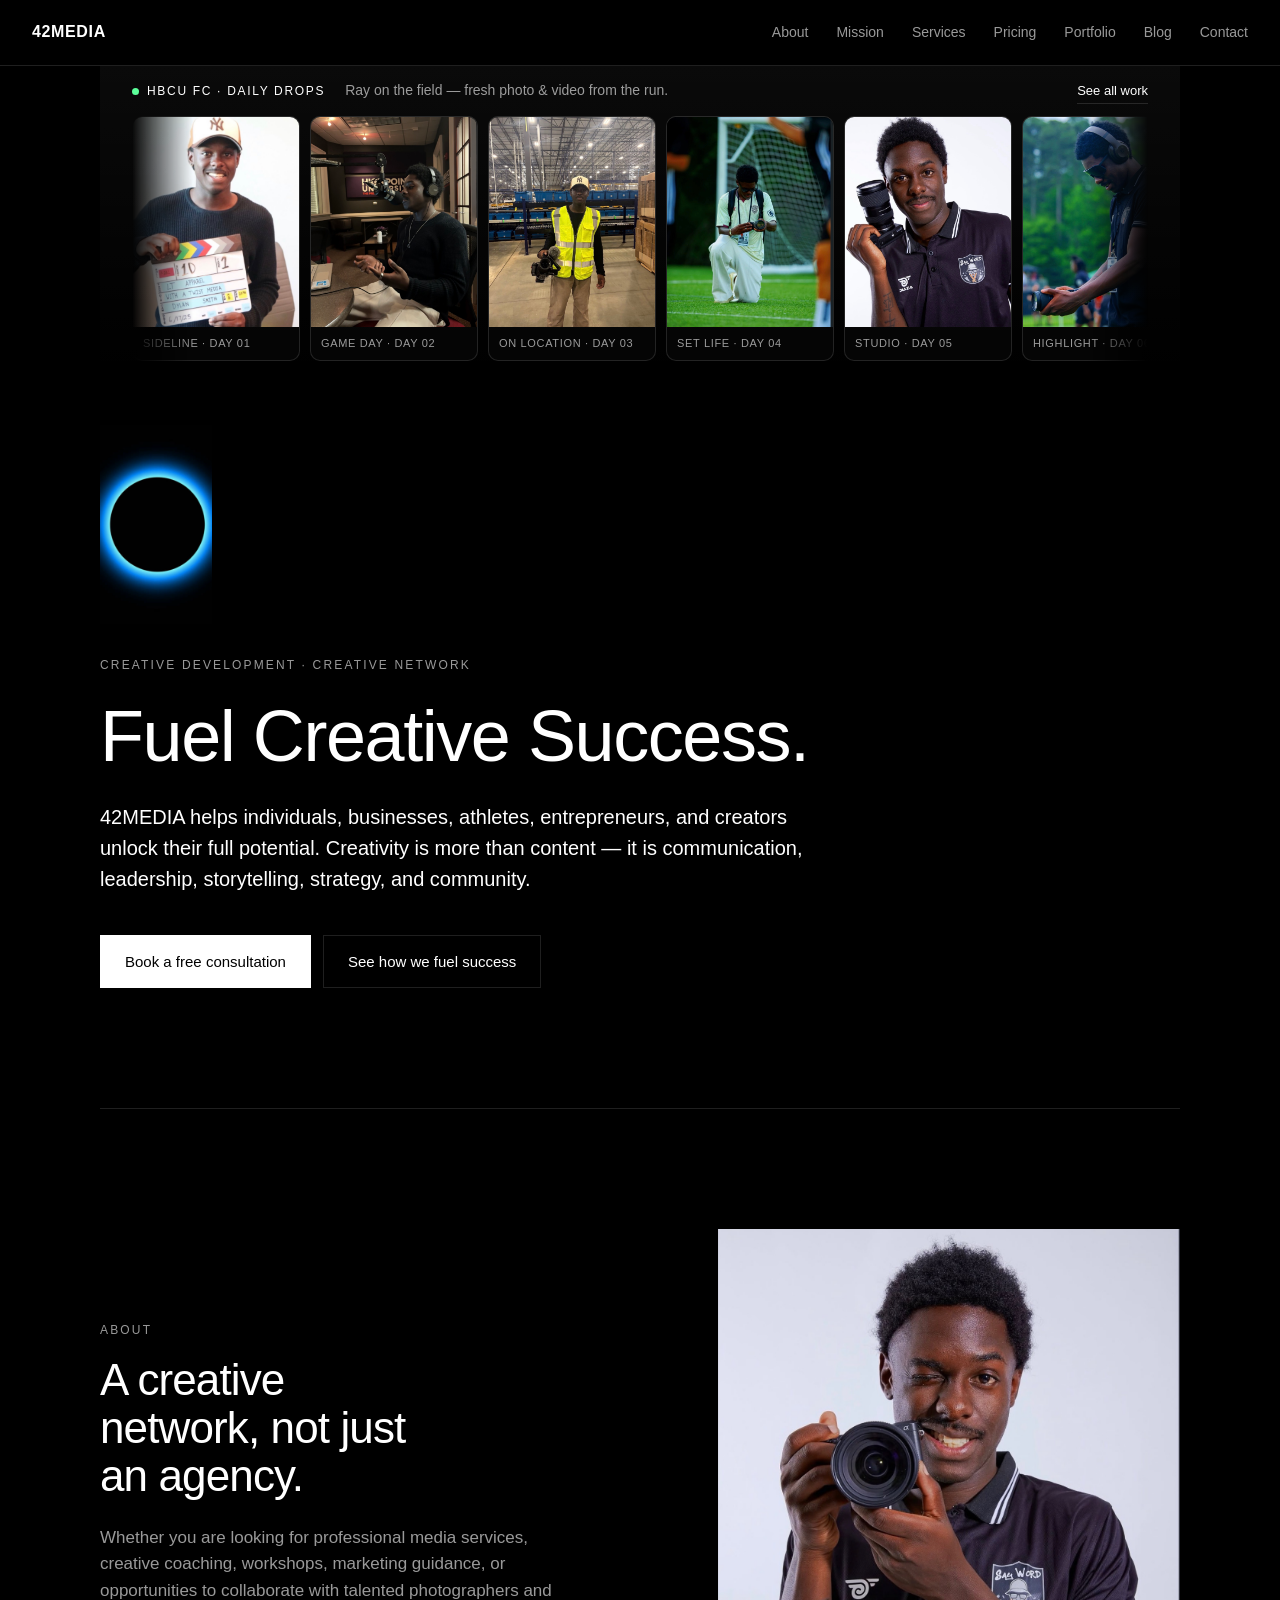
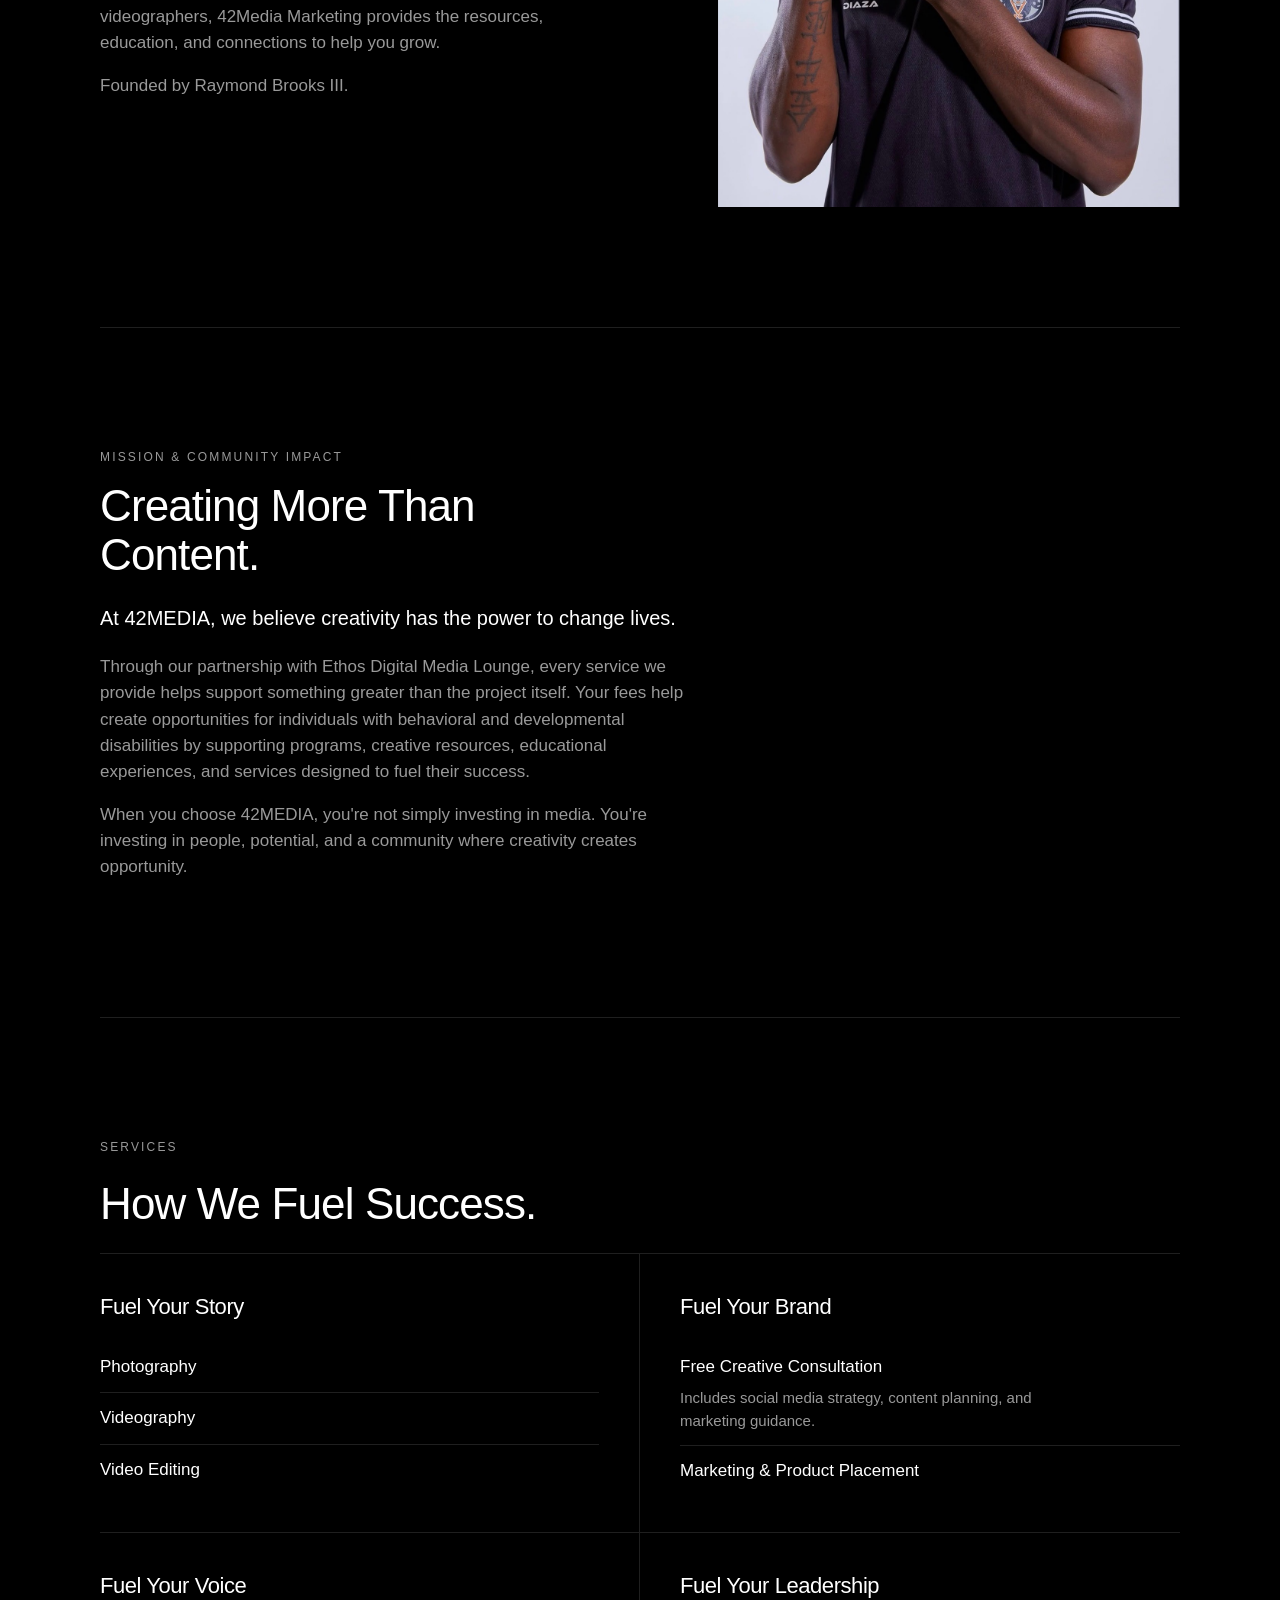
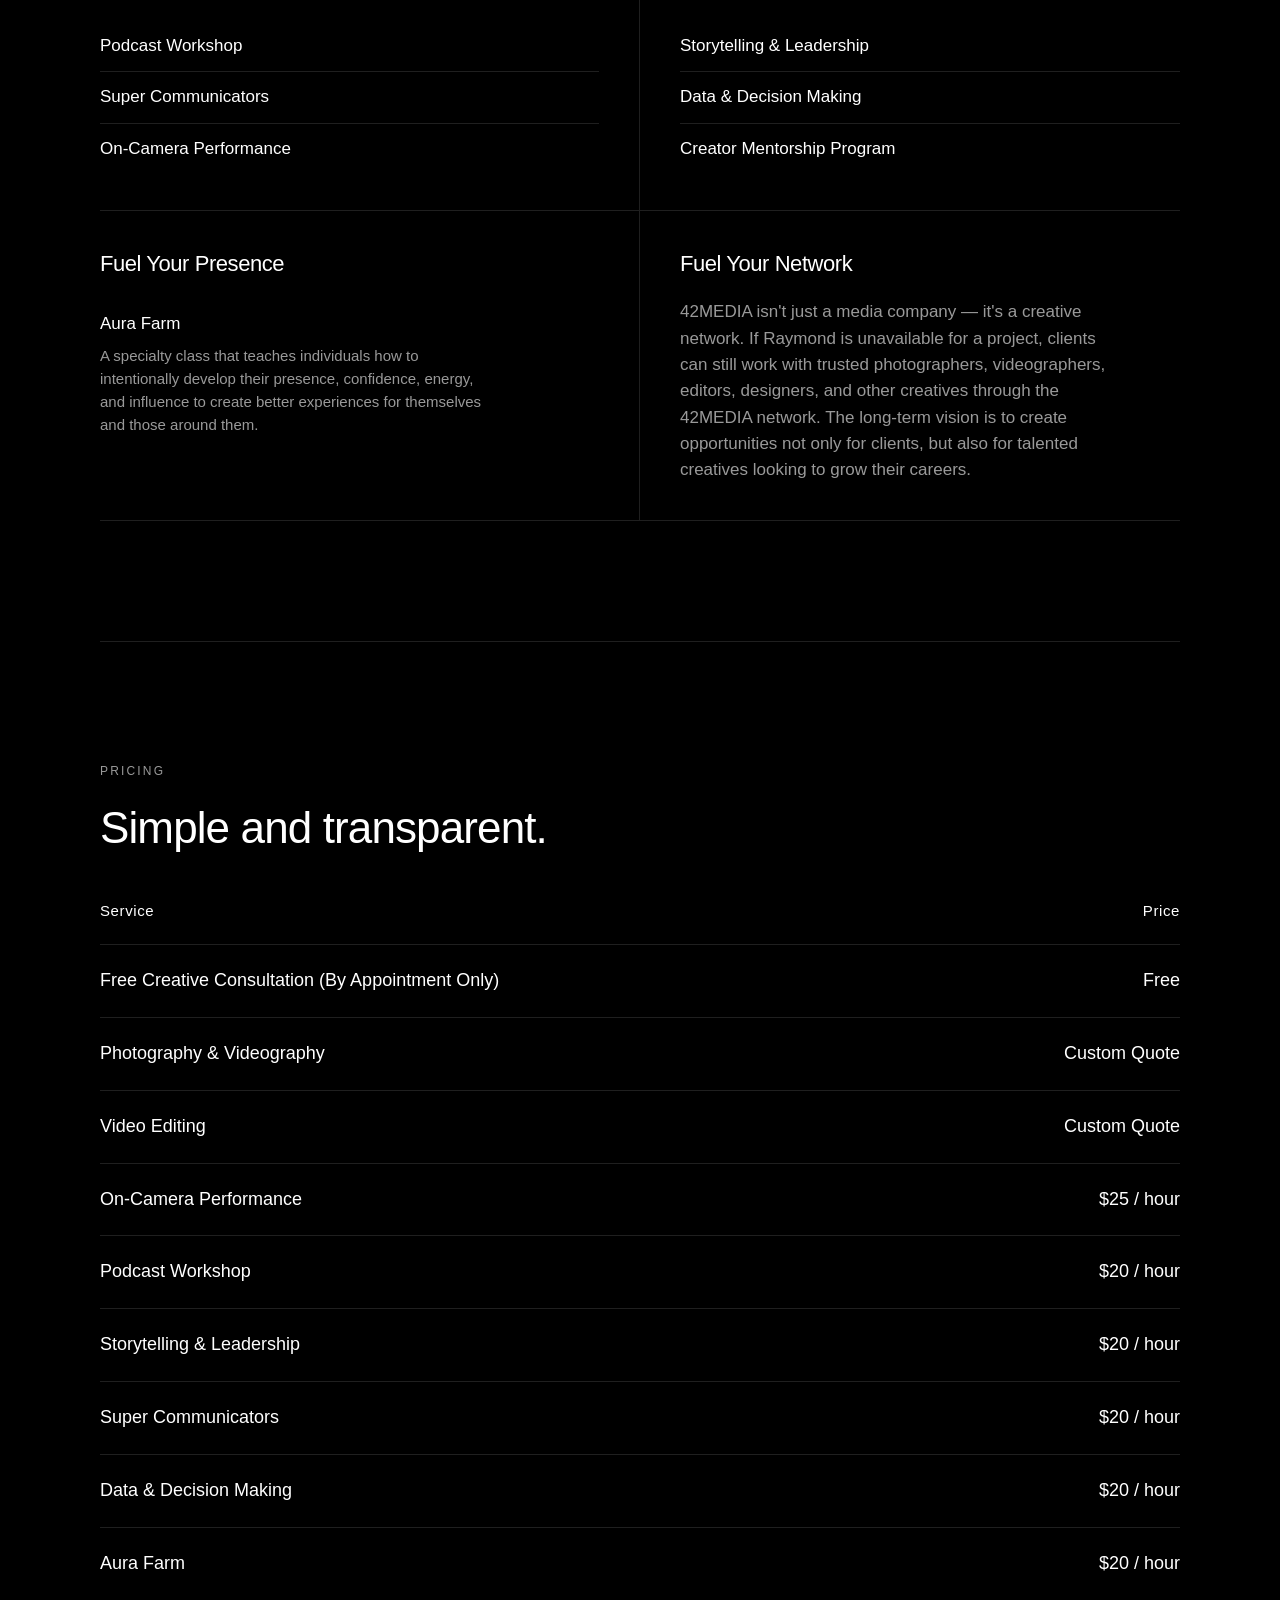
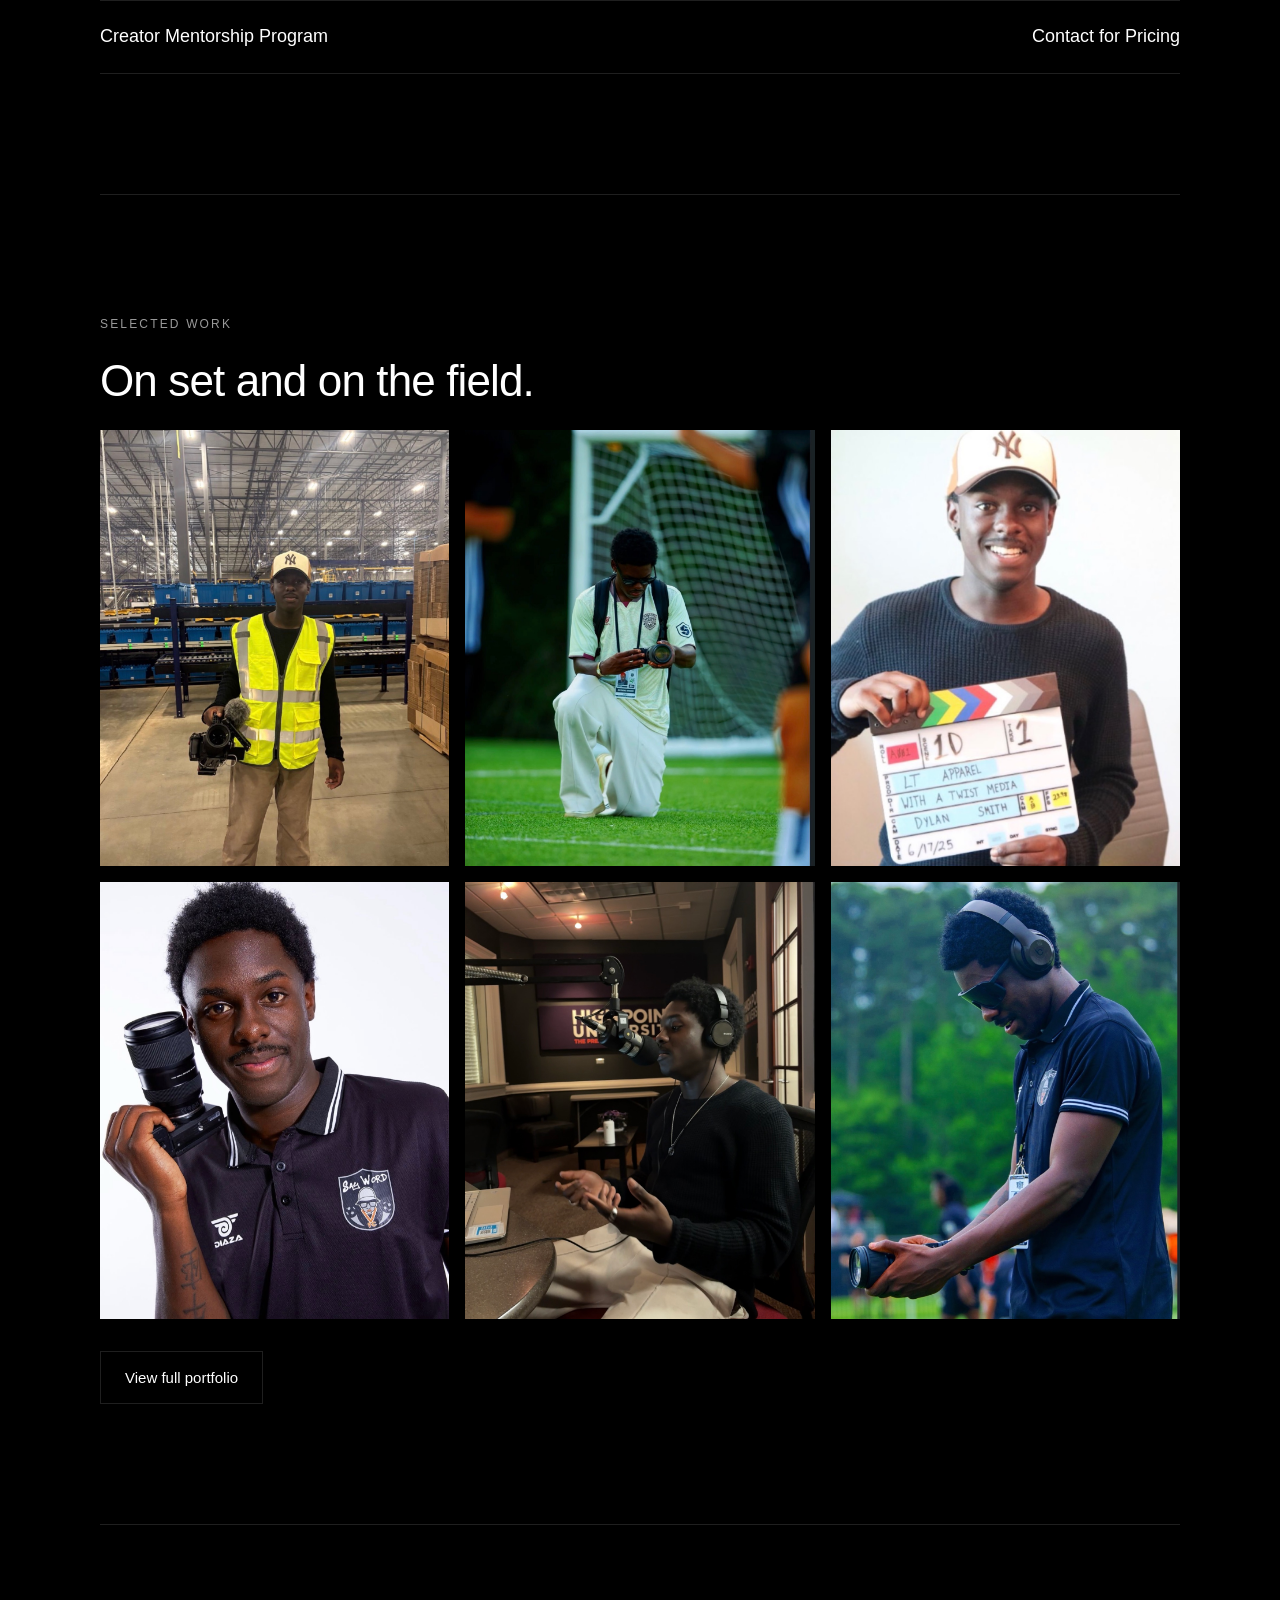
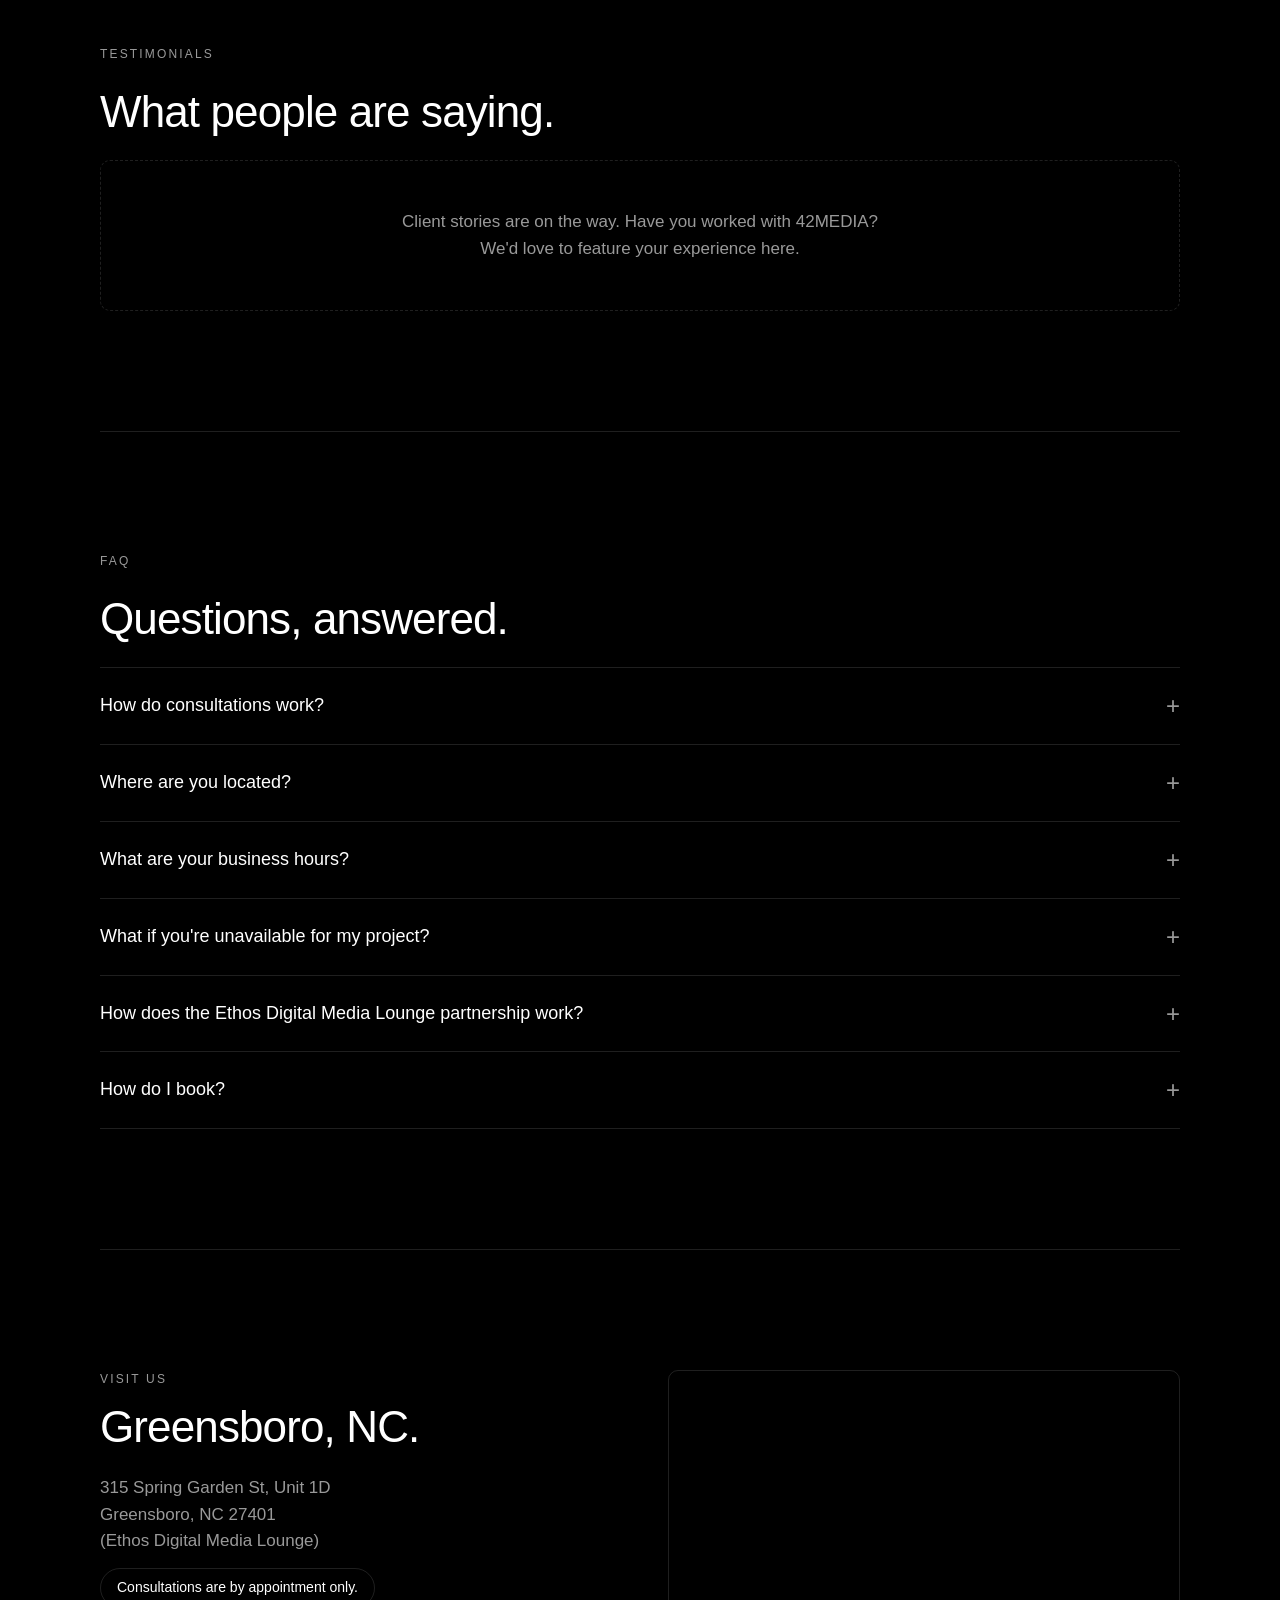
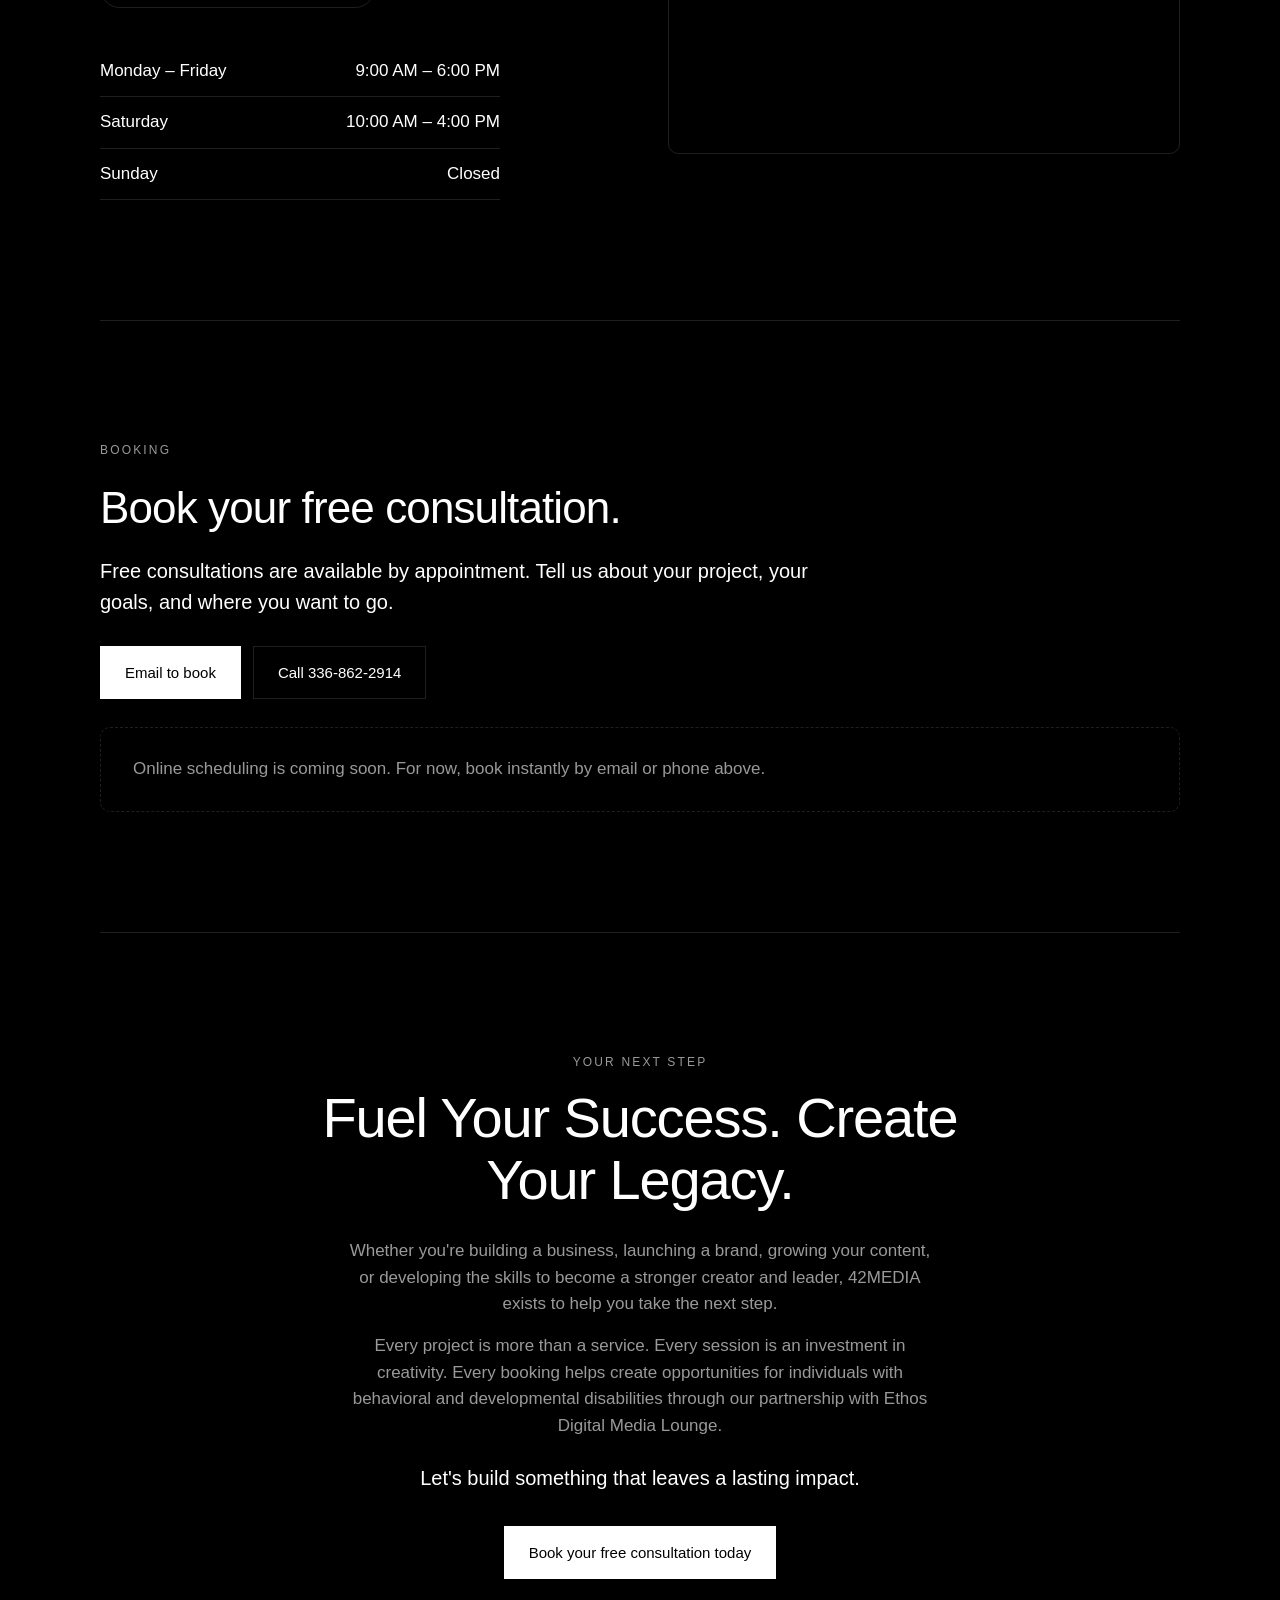
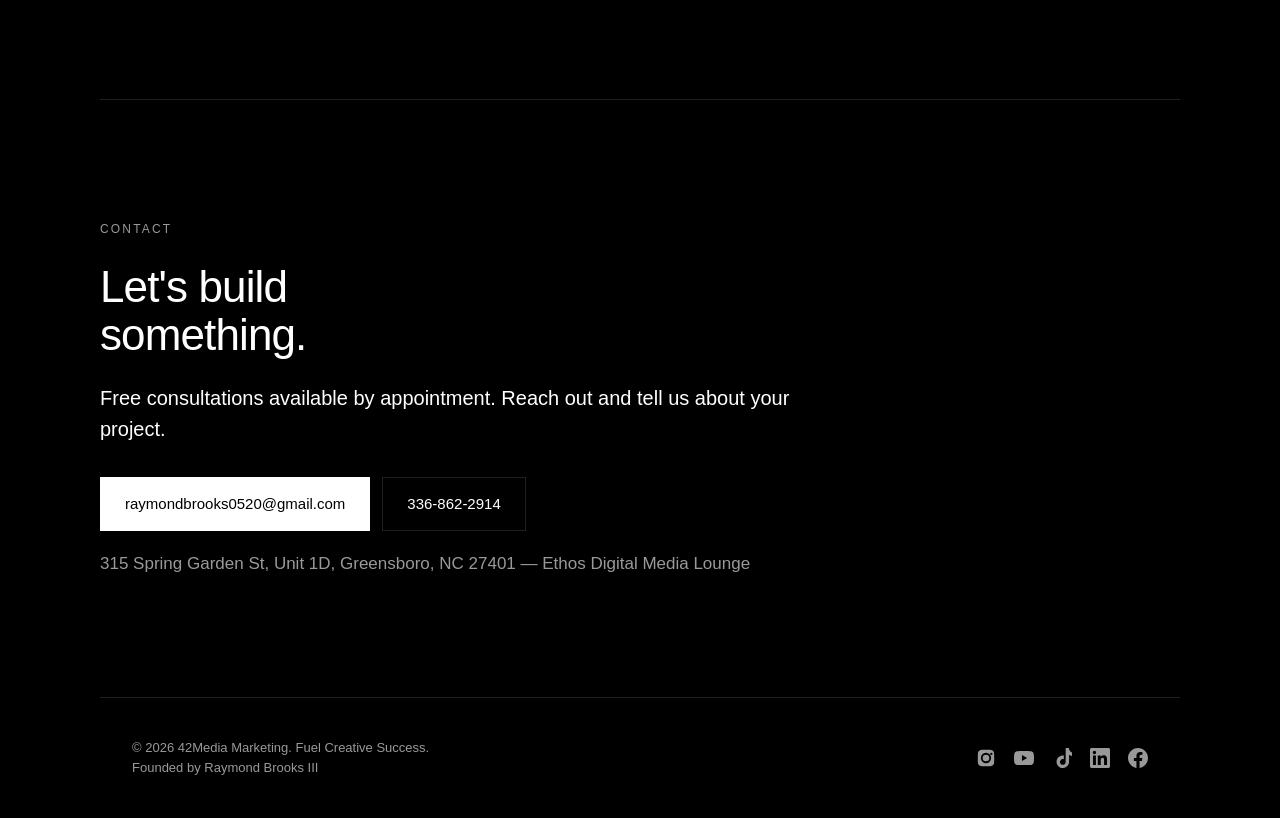
==== commit f9dc025d: "Add hero logo at top of homepage Co-authored-by: j0builds <j0builds@users.noreply.github.com>" ====
--- a/index.html
+++ b/index.html
@@ -11,7 +11,7 @@
 <meta property="og:url" content="https://42mediamarketing.com/">
 <link rel="canonical" href="https://42mediamarketing.com/">
 <link rel="stylesheet" href="style.css">
-<link rel="preload" href="images/work-03.jpg" as="image">
+<link rel="preload" href="images/logo.png" as="image">
 <link rel="dns-prefetch" href="https://maps.google.com">
 </head>
 <body>
@@ -62,6 +62,9 @@
 <main id="top">
 
   <section class="hero">
+    <div class="hero-brand">
+      <img class="hero-logo" src="images/logo.png" alt="42MEDIA logo" width="1126" height="2000" decoding="async" fetchpriority="high">
+    </div>
     <p class="eyebrow">Creative Development &middot; Creative Network</p>
     <h1>Fuel Creative Success.</h1>
     <p class="lede">42MEDIA helps individuals, businesses, athletes, entrepreneurs, and creators unlock their full potential. Creativity is more than content — it is communication, leadership, storytelling, strategy, and community.</p>
--- a/style.css
+++ b/style.css
@@ -196,7 +196,13 @@
 p.muted { color: var(--muted); }
 
 /* HERO */
-.hero { padding-top: 160px; }
+.hero { padding-top: 48px; }
+.hero-brand { margin-bottom: 32px; }
+.hero-logo {
+  width: min(112px, 26vw);
+  height: auto;
+  display: block;
+}
 .hero h1 { margin-bottom: 28px; max-width: 18ch; }
 .hero .lede { margin-bottom: 40px; }
 
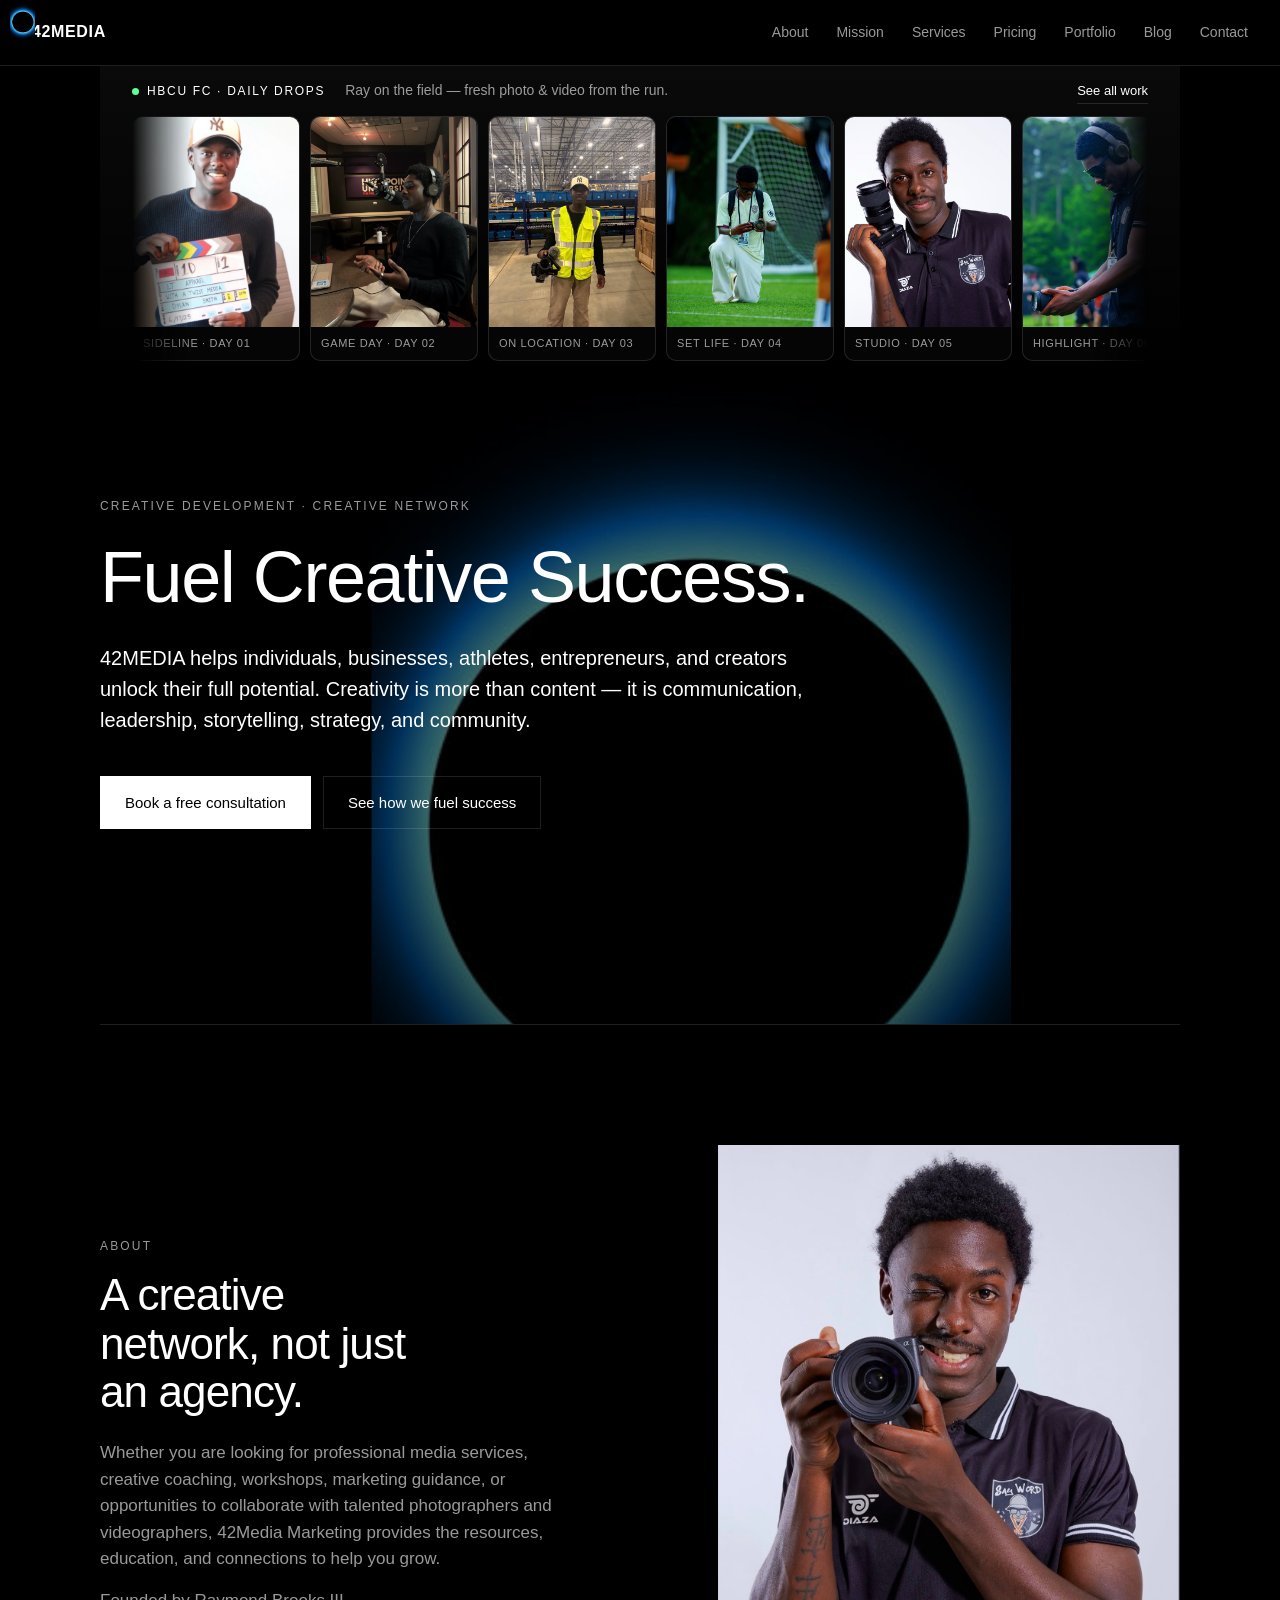
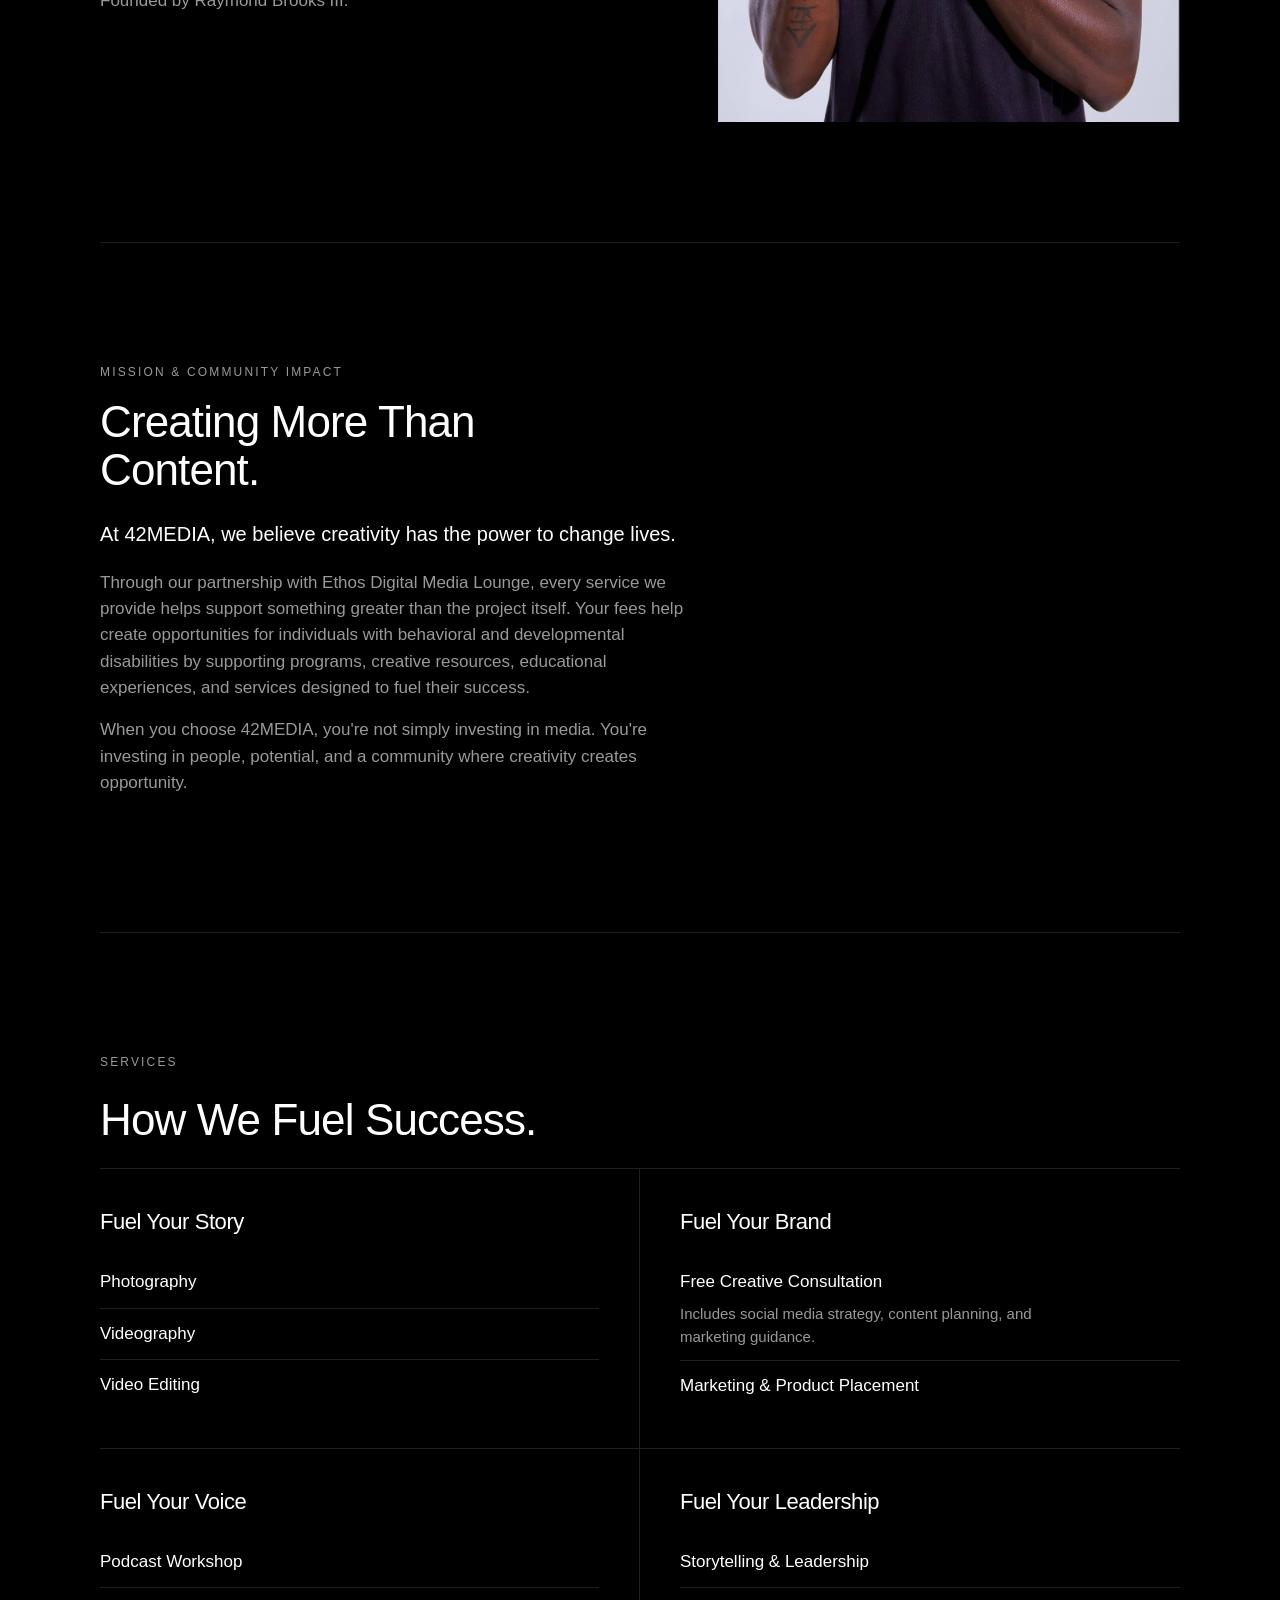
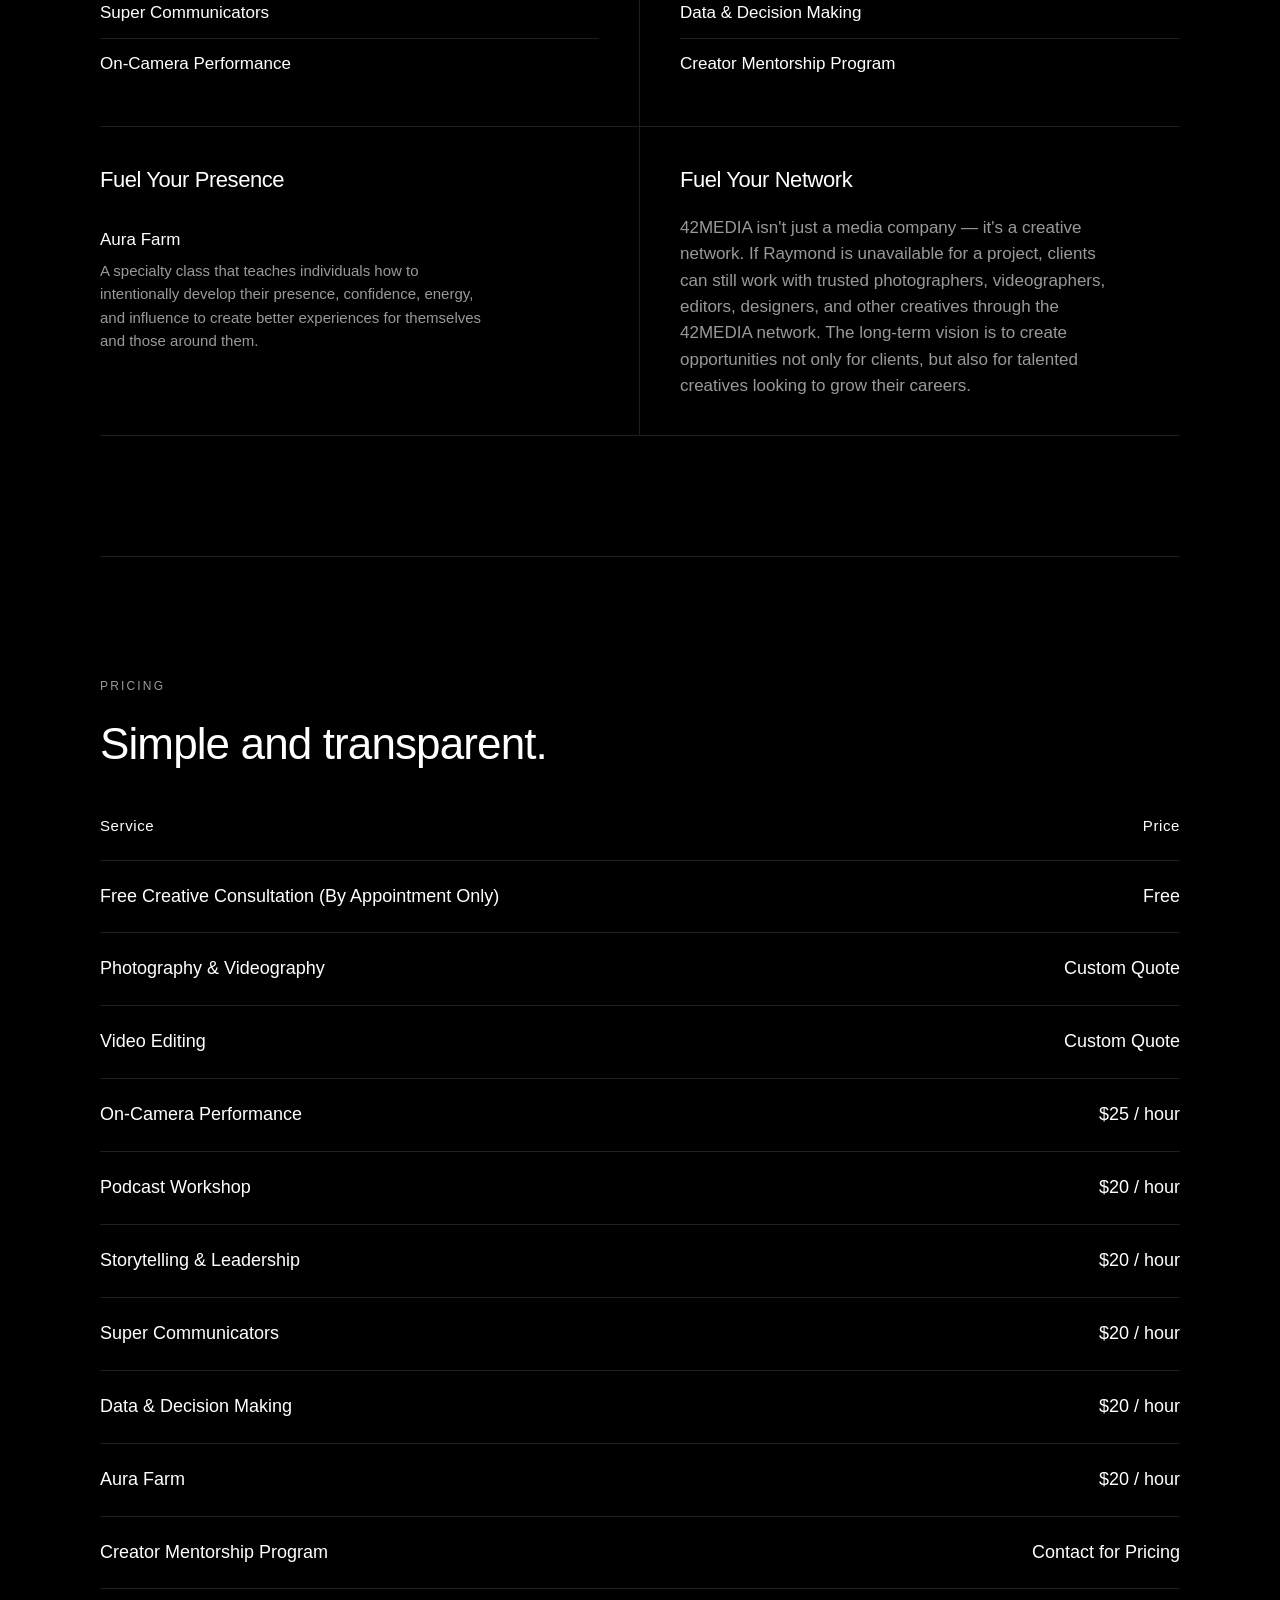
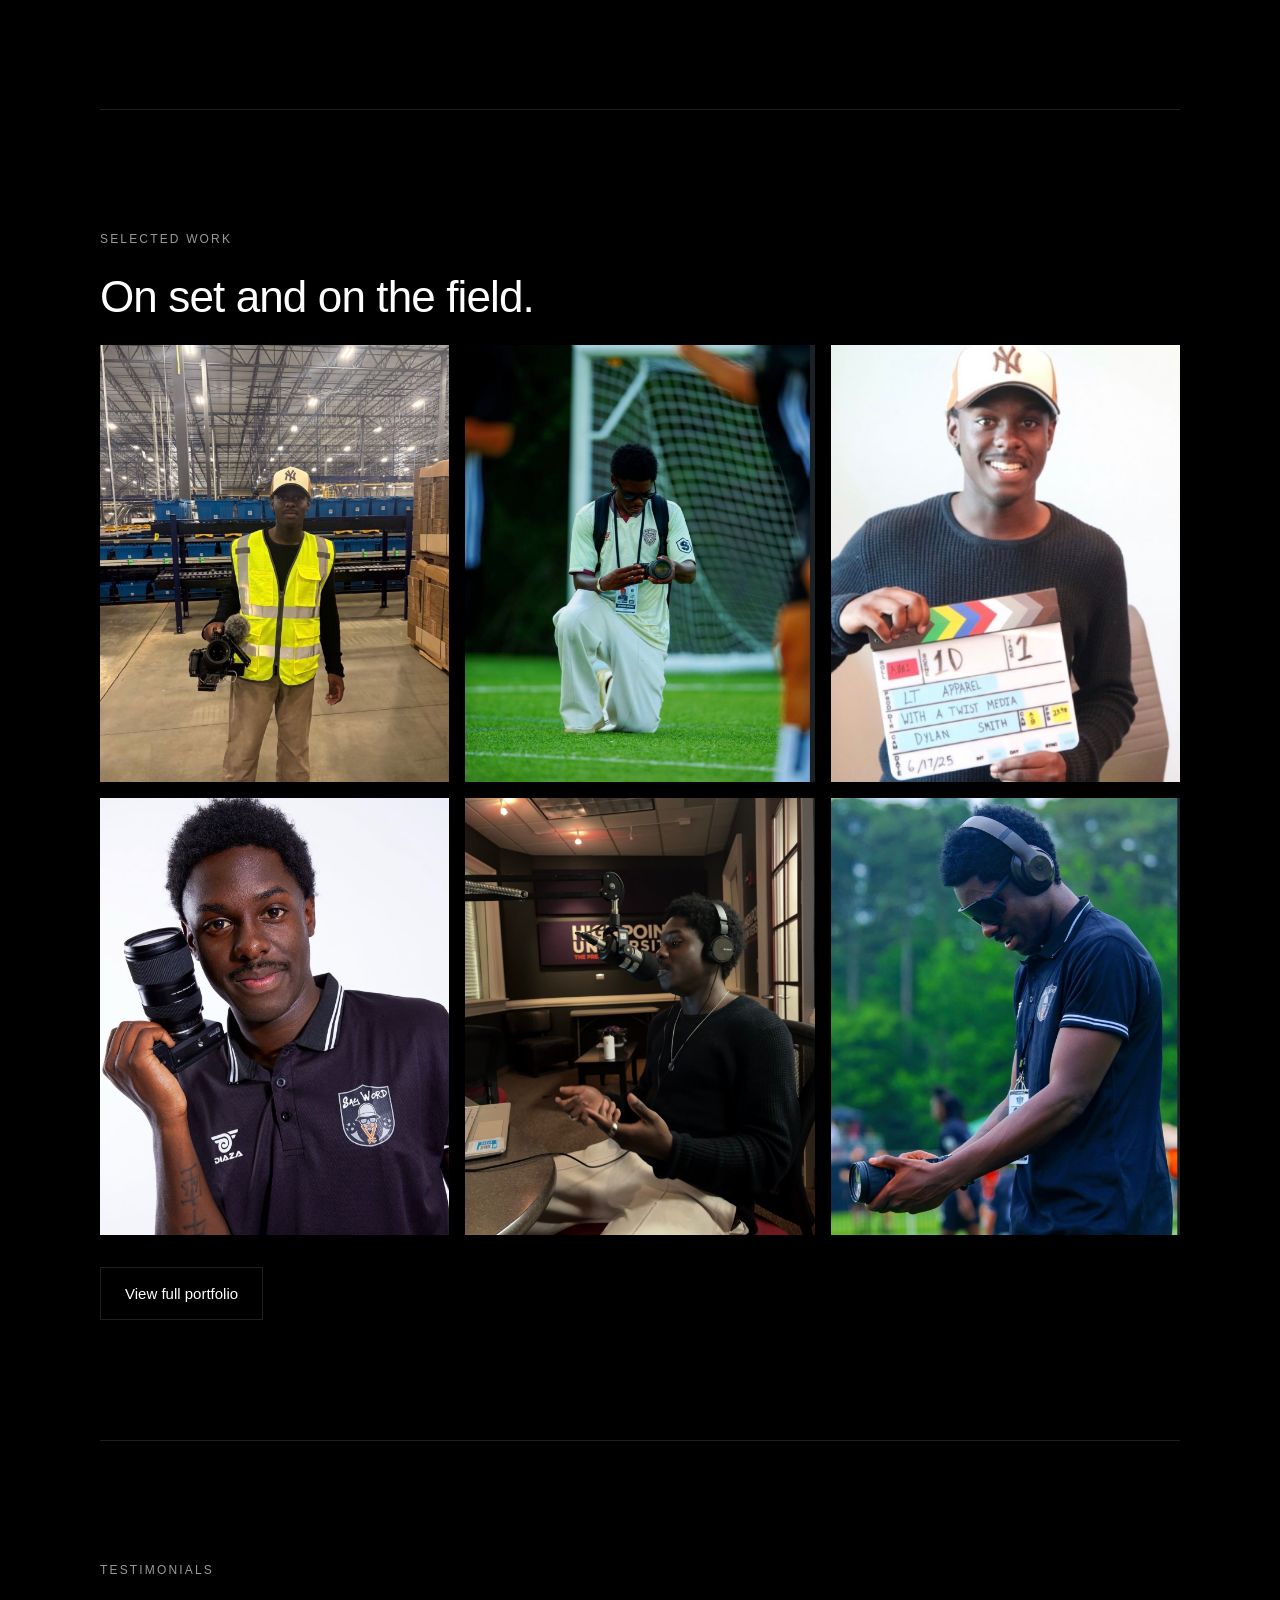
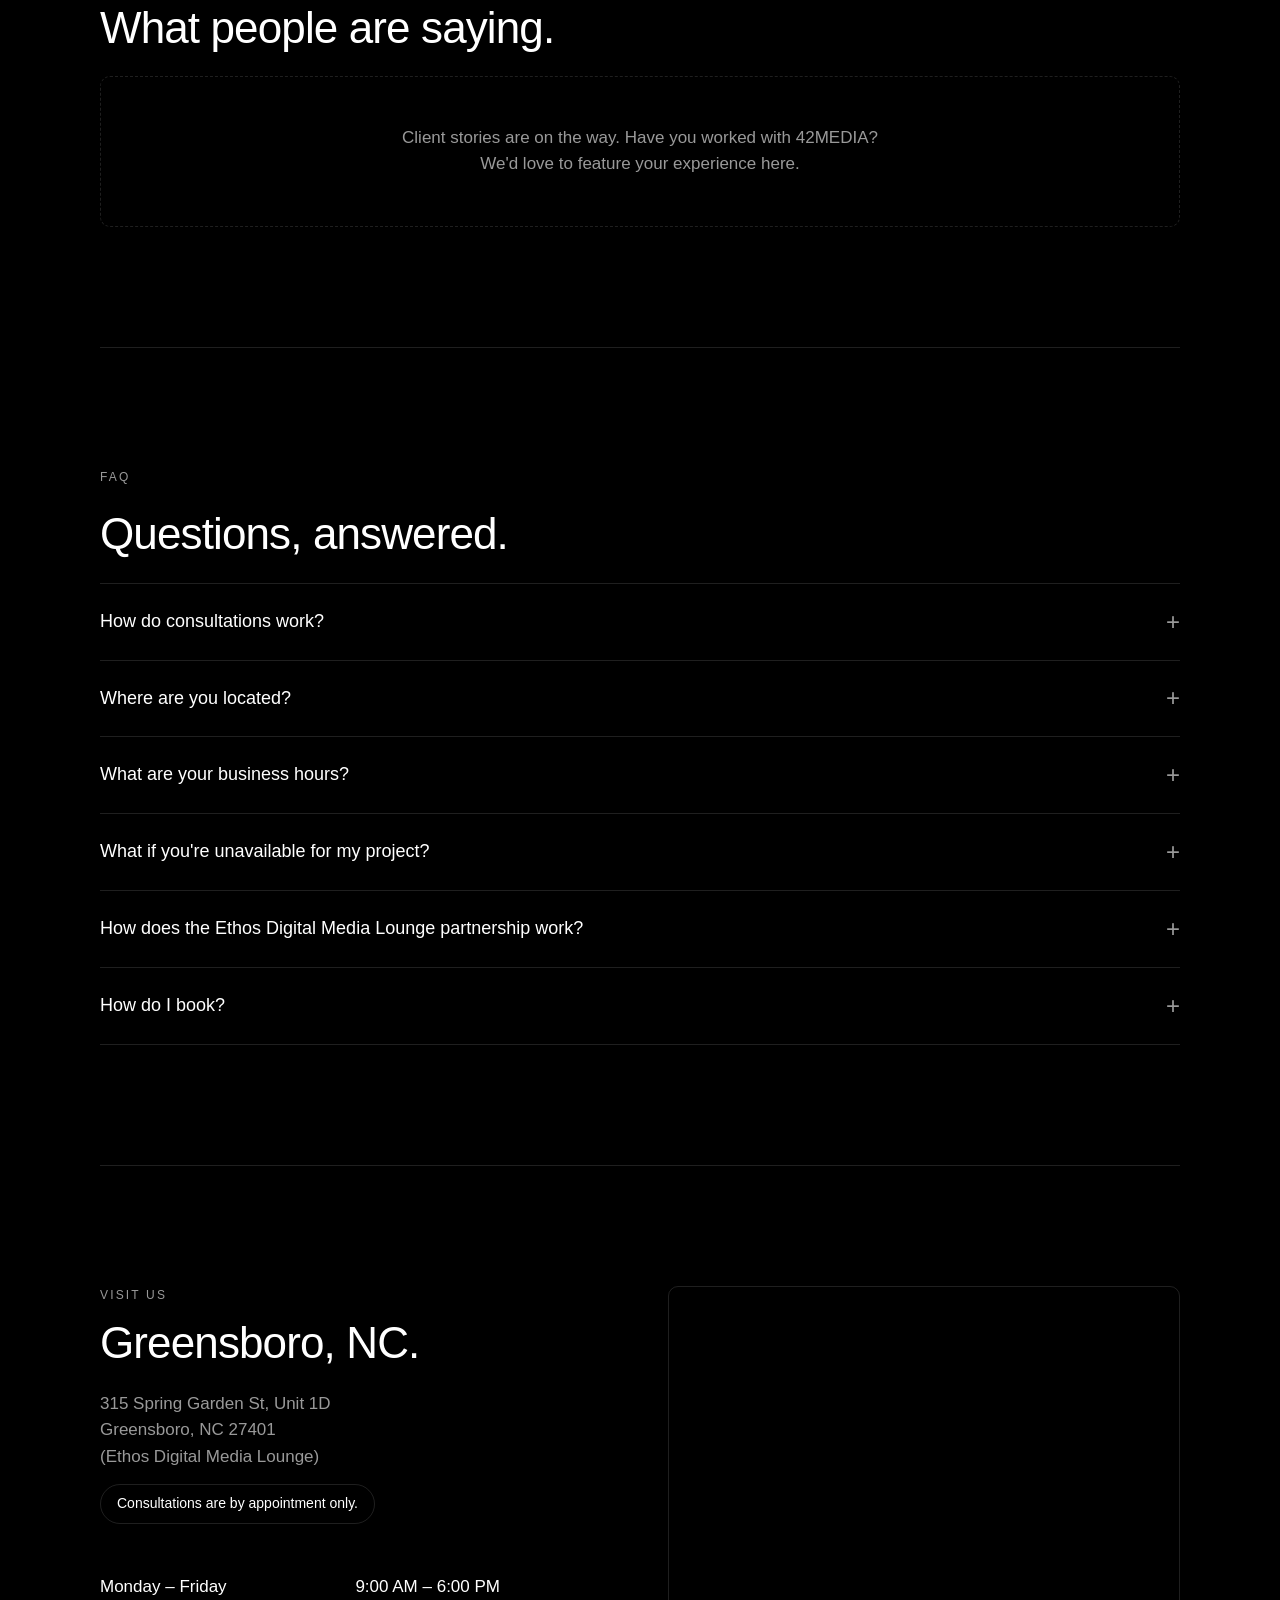
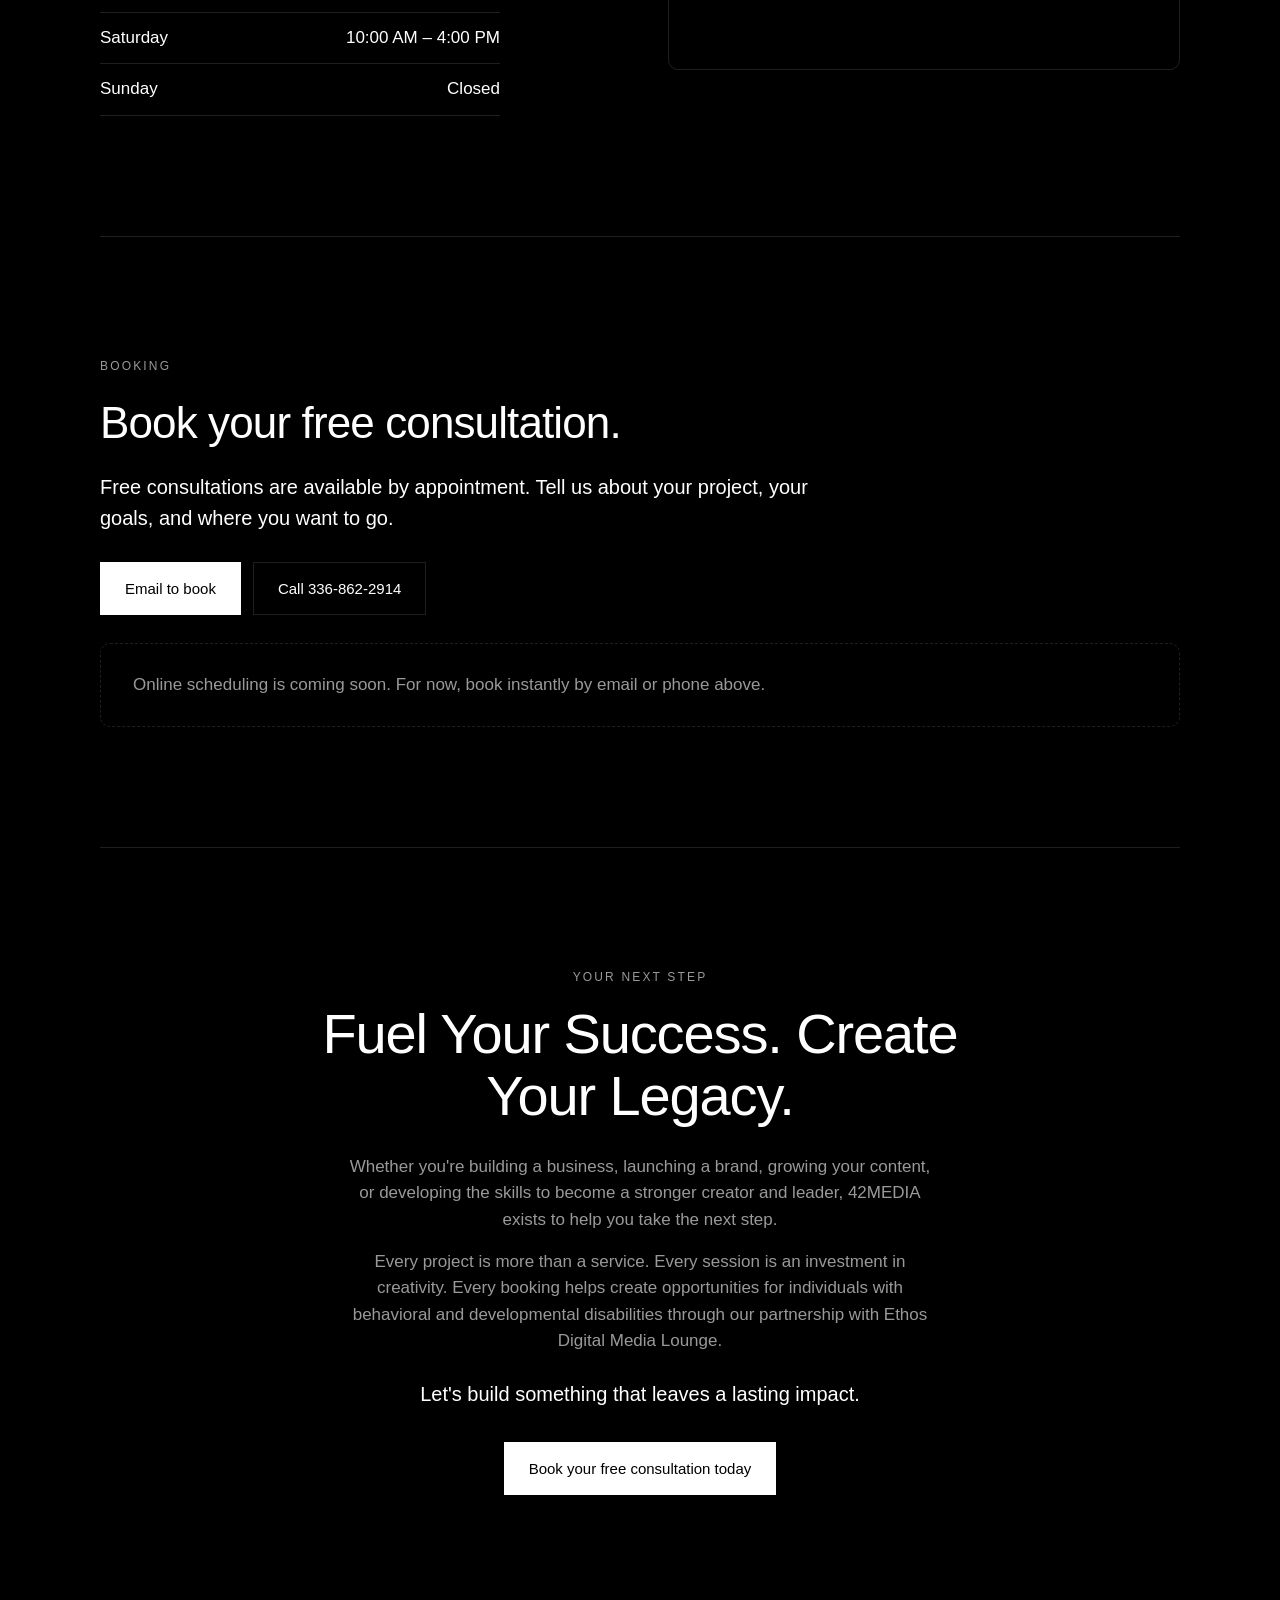
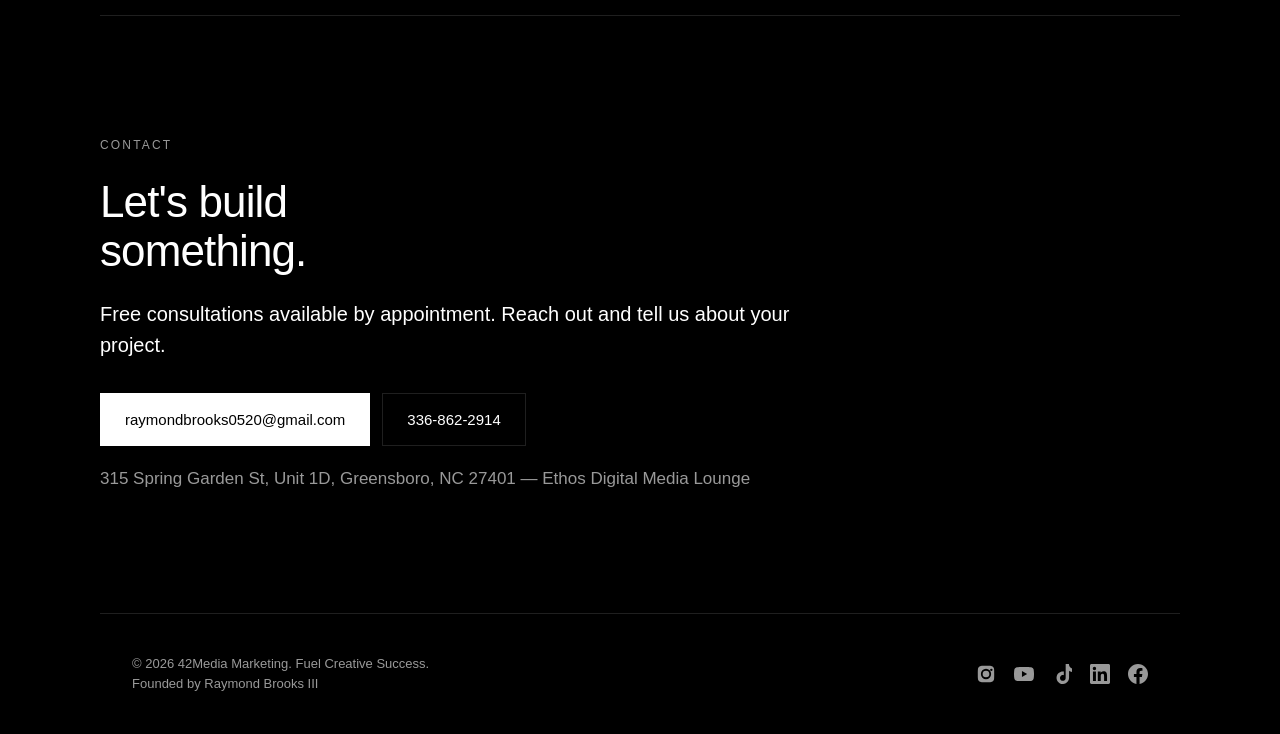
==== commit 6ed4f0a5: "Hero logo as background moon; smooth custom cursor ring Co-authored-by: j0builds <j0builds@users.nor" ====
--- a/index.html
+++ b/index.html
@@ -15,6 +15,8 @@
 <link rel="dns-prefetch" href="https://maps.google.com">
 </head>
 <body>
+
+<div class="cursor-ring" id="cursor-ring" hidden aria-hidden="true"></div>
 
 <header class="nav">
   <a href="#top" class="wordmark" aria-label="42MEDIA home">42MEDIA</a>
@@ -62,15 +64,17 @@
 <main id="top">
 
   <section class="hero">
-    <div class="hero-brand">
-      <img class="hero-logo" src="images/logo.png" alt="42MEDIA logo" width="1126" height="2000" decoding="async" fetchpriority="high">
-    </div>
+    <div class="hero-moon" aria-hidden="true">
+      <img src="images/logo.png" alt="" width="1126" height="2000" decoding="async" fetchpriority="high">
+    </div>
+    <div class="hero-content">
     <p class="eyebrow">Creative Development &middot; Creative Network</p>
     <h1>Fuel Creative Success.</h1>
     <p class="lede">42MEDIA helps individuals, businesses, athletes, entrepreneurs, and creators unlock their full potential. Creativity is more than content — it is communication, leadership, storytelling, strategy, and community.</p>
     <div class="cta-row">
       <a href="#booking" class="btn">Book a free consultation</a>
       <a href="#services" class="btn btn-ghost">See how we fuel success</a>
+    </div>
     </div>
   </section>
 
@@ -322,6 +326,6 @@
   </div>
 </footer>
 
-<script>document.getElementById('year').textContent = new Date().getFullYear();</script>
+<script src="cursor.js" defer></script>
 </body>
 </html>
--- a/style.css
+++ b/style.css
@@ -195,13 +195,65 @@
 p.lede { color: var(--fg); font-size: clamp(17px, 1.6vw, 20px); max-width: 64ch; }
 p.muted { color: var(--muted); }
 
+/* CUSTOM CURSOR (logo ring) */
+.cursor-ring {
+  position: fixed;
+  top: 0;
+  left: 0;
+  width: 44px;
+  height: 44px;
+  pointer-events: none;
+  z-index: 10000;
+  background: url("images/logo.png") center / contain no-repeat;
+  opacity: 0.92;
+  transition: opacity 0.2s;
+  will-change: transform;
+}
+@media (hover: hover) and (pointer: fine) {
+  body.has-custom-cursor,
+  body.has-custom-cursor a,
+  body.has-custom-cursor button,
+  body.has-custom-cursor summary {
+    cursor: none !important;
+  }
+}
+
 /* HERO */
-.hero { padding-top: 48px; }
-.hero-brand { margin-bottom: 32px; }
-.hero-logo {
-  width: min(112px, 26vw);
+.hero {
+  position: relative;
+  overflow: hidden;
+  padding-top: 120px;
+  min-height: min(72vh, 720px);
+}
+.hero-moon {
+  position: absolute;
+  top: -18%;
+  left: 50%;
+  transform: translateX(-42%);
+  width: min(640px, 110vw);
+  pointer-events: none;
+  z-index: 0;
+  opacity: 0.42;
+  filter: blur(0.3px);
+  animation: hero-moon-float 22s ease-in-out infinite alternate;
+}
+.hero-moon img {
+  width: 100%;
   height: auto;
   display: block;
+  mask-image: radial-gradient(circle at 50% 45%, #000 38%, transparent 72%);
+  -webkit-mask-image: radial-gradient(circle at 50% 45%, #000 38%, transparent 72%);
+}
+.hero-content {
+  position: relative;
+  z-index: 1;
+}
+@keyframes hero-moon-float {
+  from { transform: translateX(-42%) translateY(0); }
+  to { transform: translateX(-38%) translateY(12px); }
+}
+@media (prefers-reduced-motion: reduce) {
+  .hero-moon { animation: none; }
 }
 .hero h1 { margin-bottom: 28px; max-width: 18ch; }
 .hero .lede { margin-bottom: 40px; }
@@ -461,7 +513,13 @@
 @media (max-width: 760px) {
   main { padding: 0 20px; }
   section { padding: 80px 0; }
-  .hero { padding-top: 72px; }
+  .hero { padding-top: 88px; min-height: auto; }
+  .hero-moon {
+    width: min(420px, 130vw);
+    top: -8%;
+    opacity: 0.35;
+  }
+  .cursor-ring { width: 36px; height: 36px; }
   .feed-banner-inner { padding: 0 20px; }
   .feed-card { width: 140px; }
   .feed-card img { height: 175px; }
